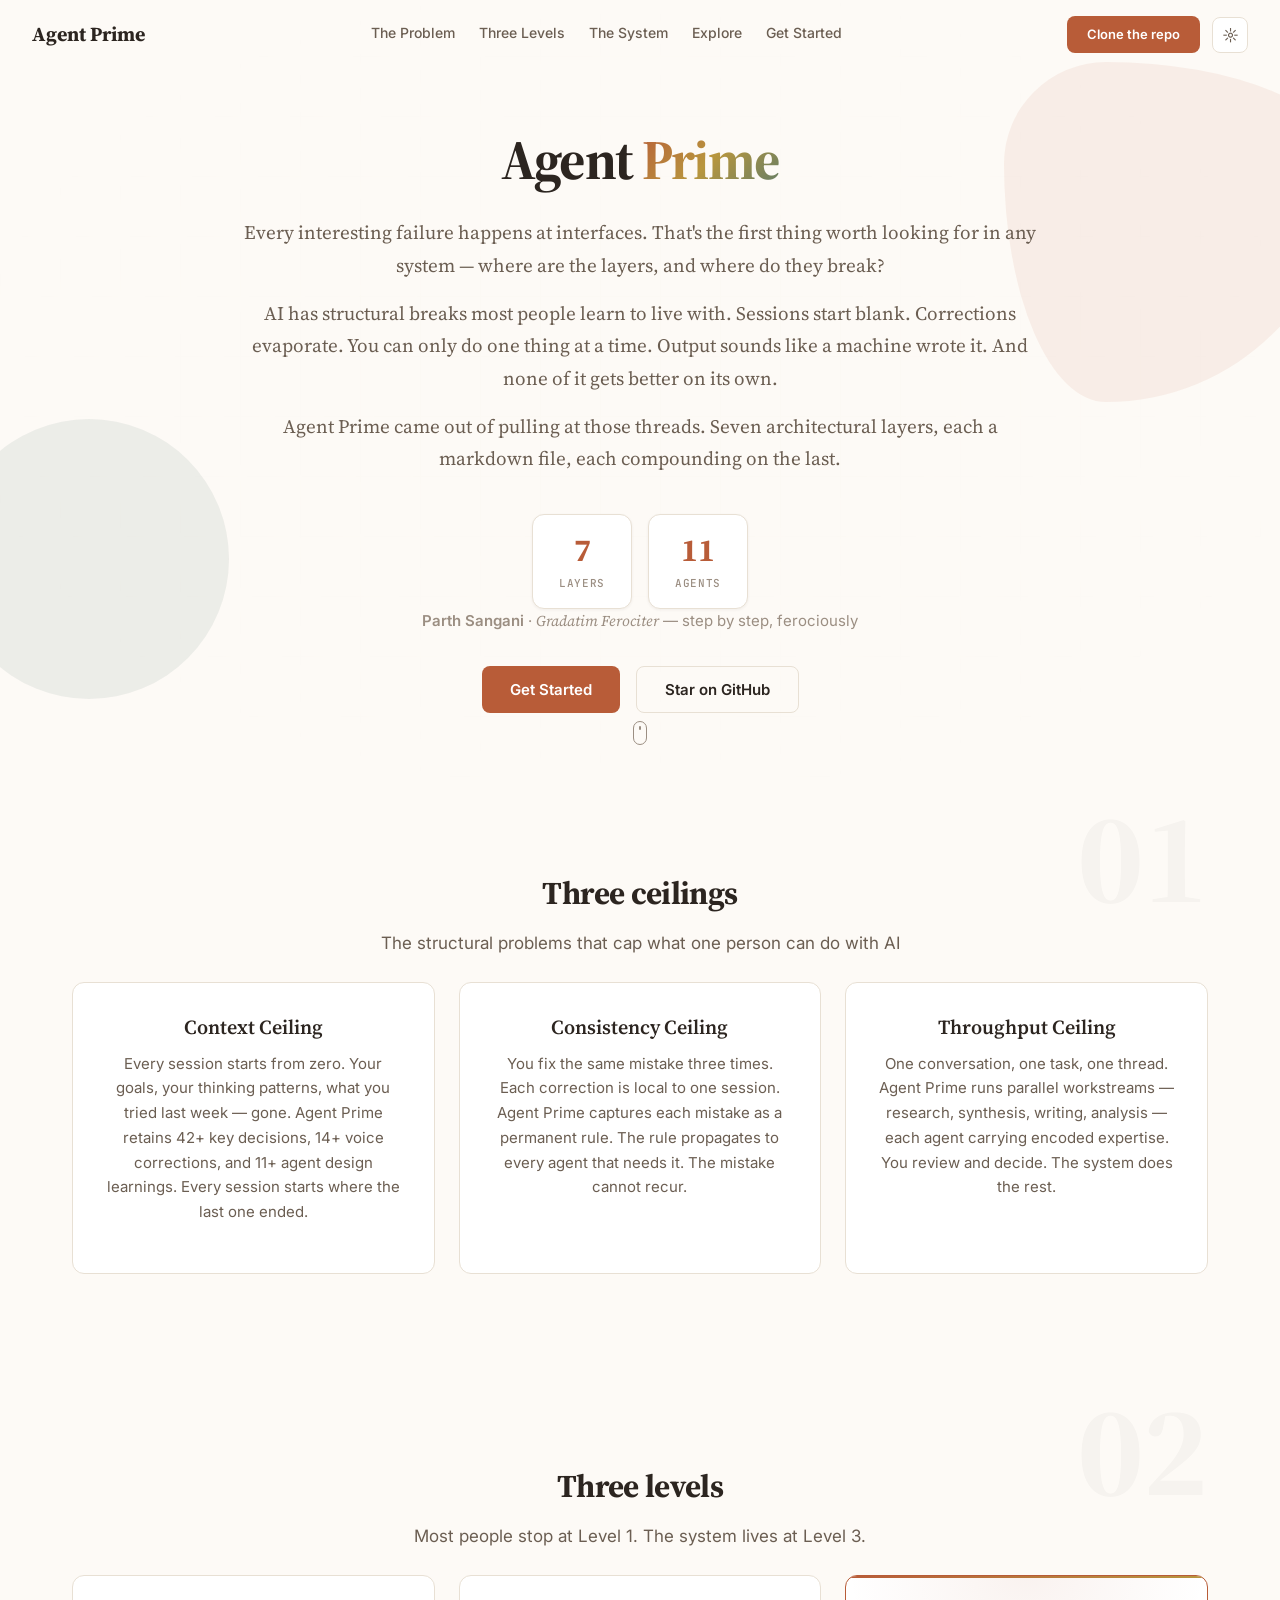
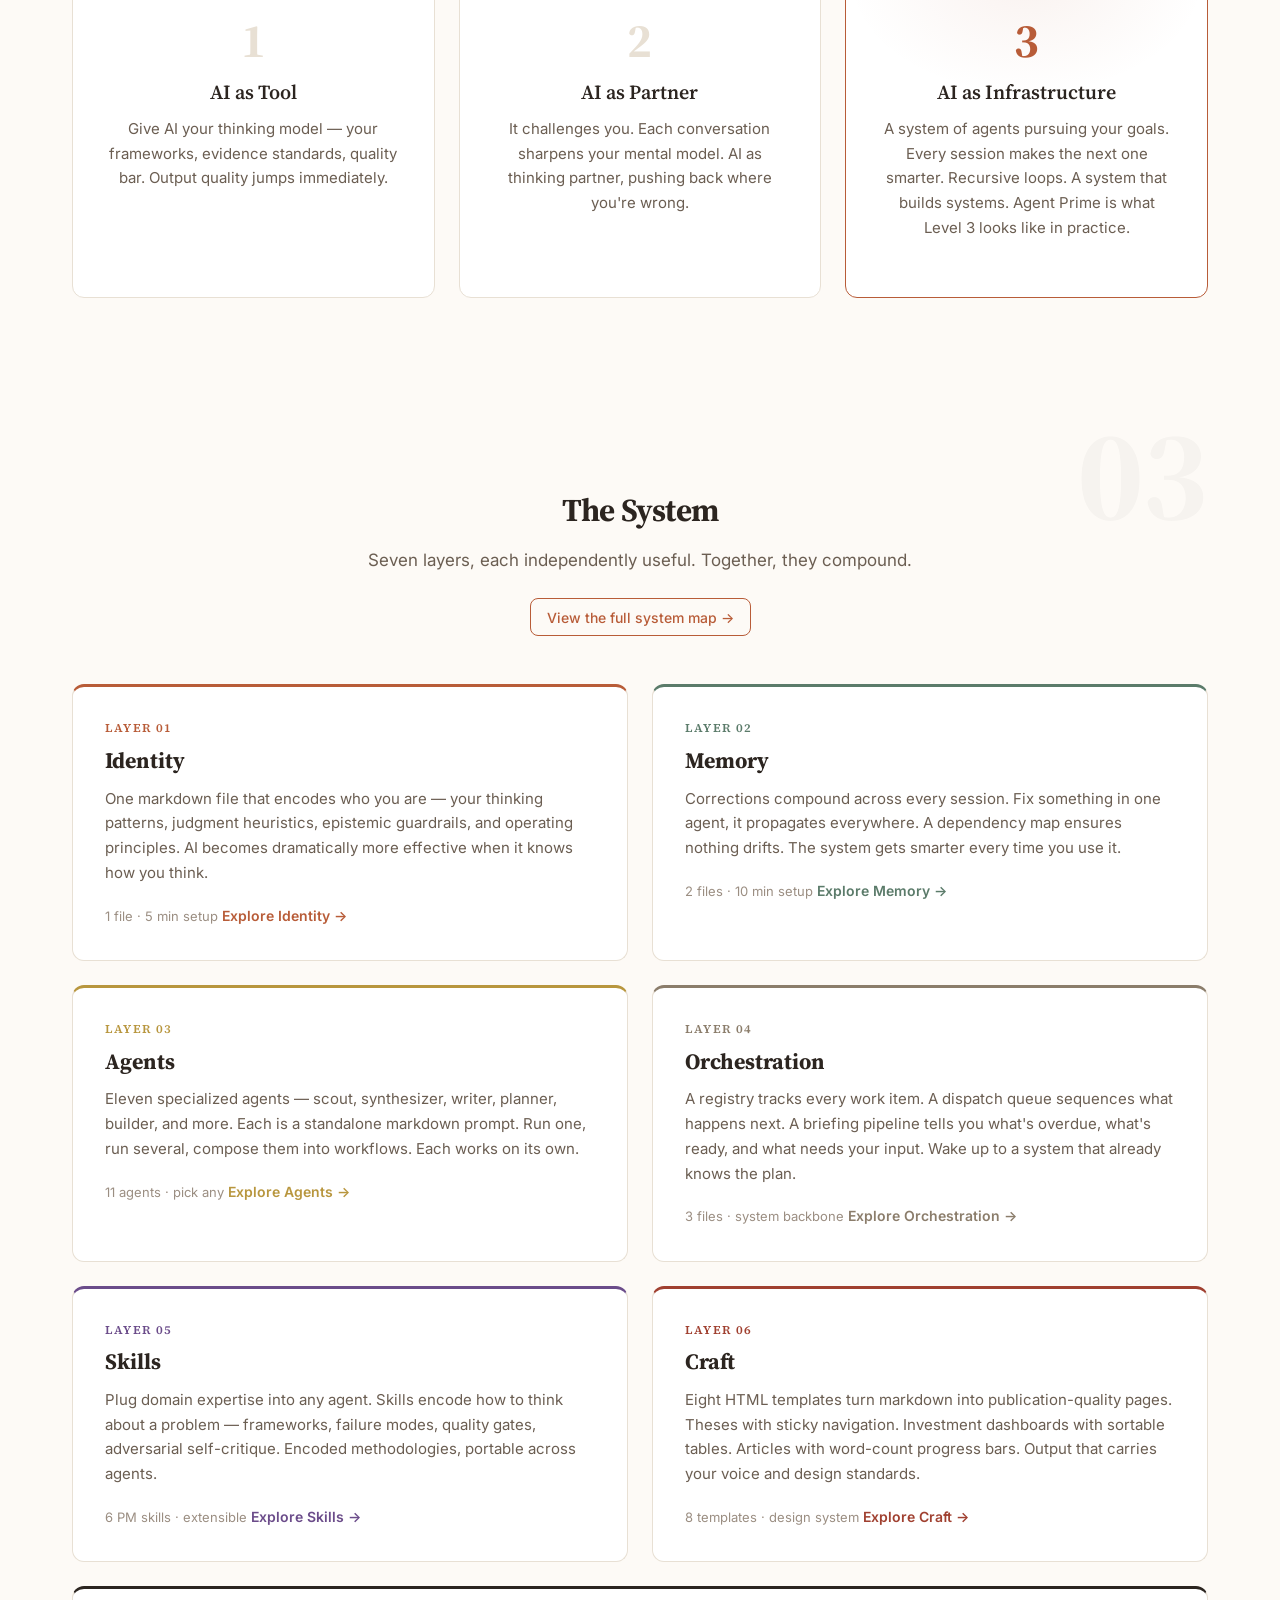
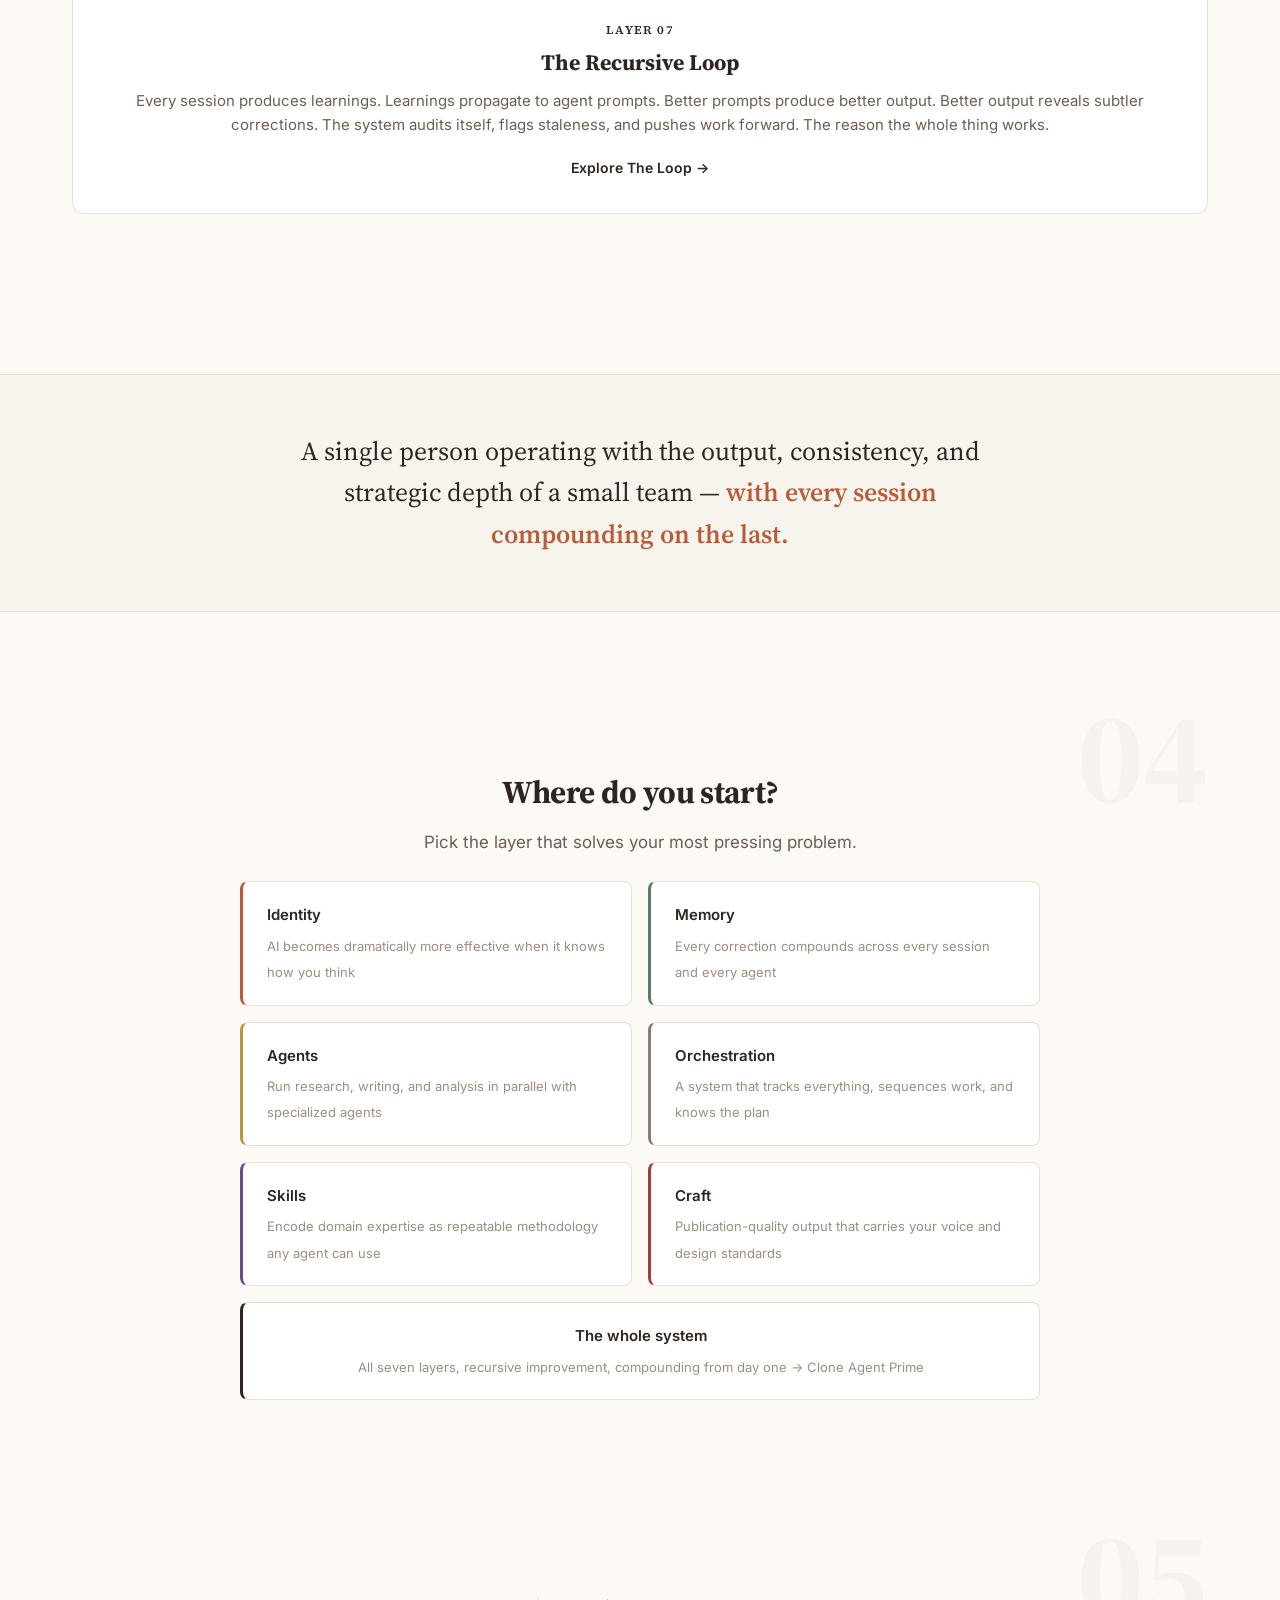
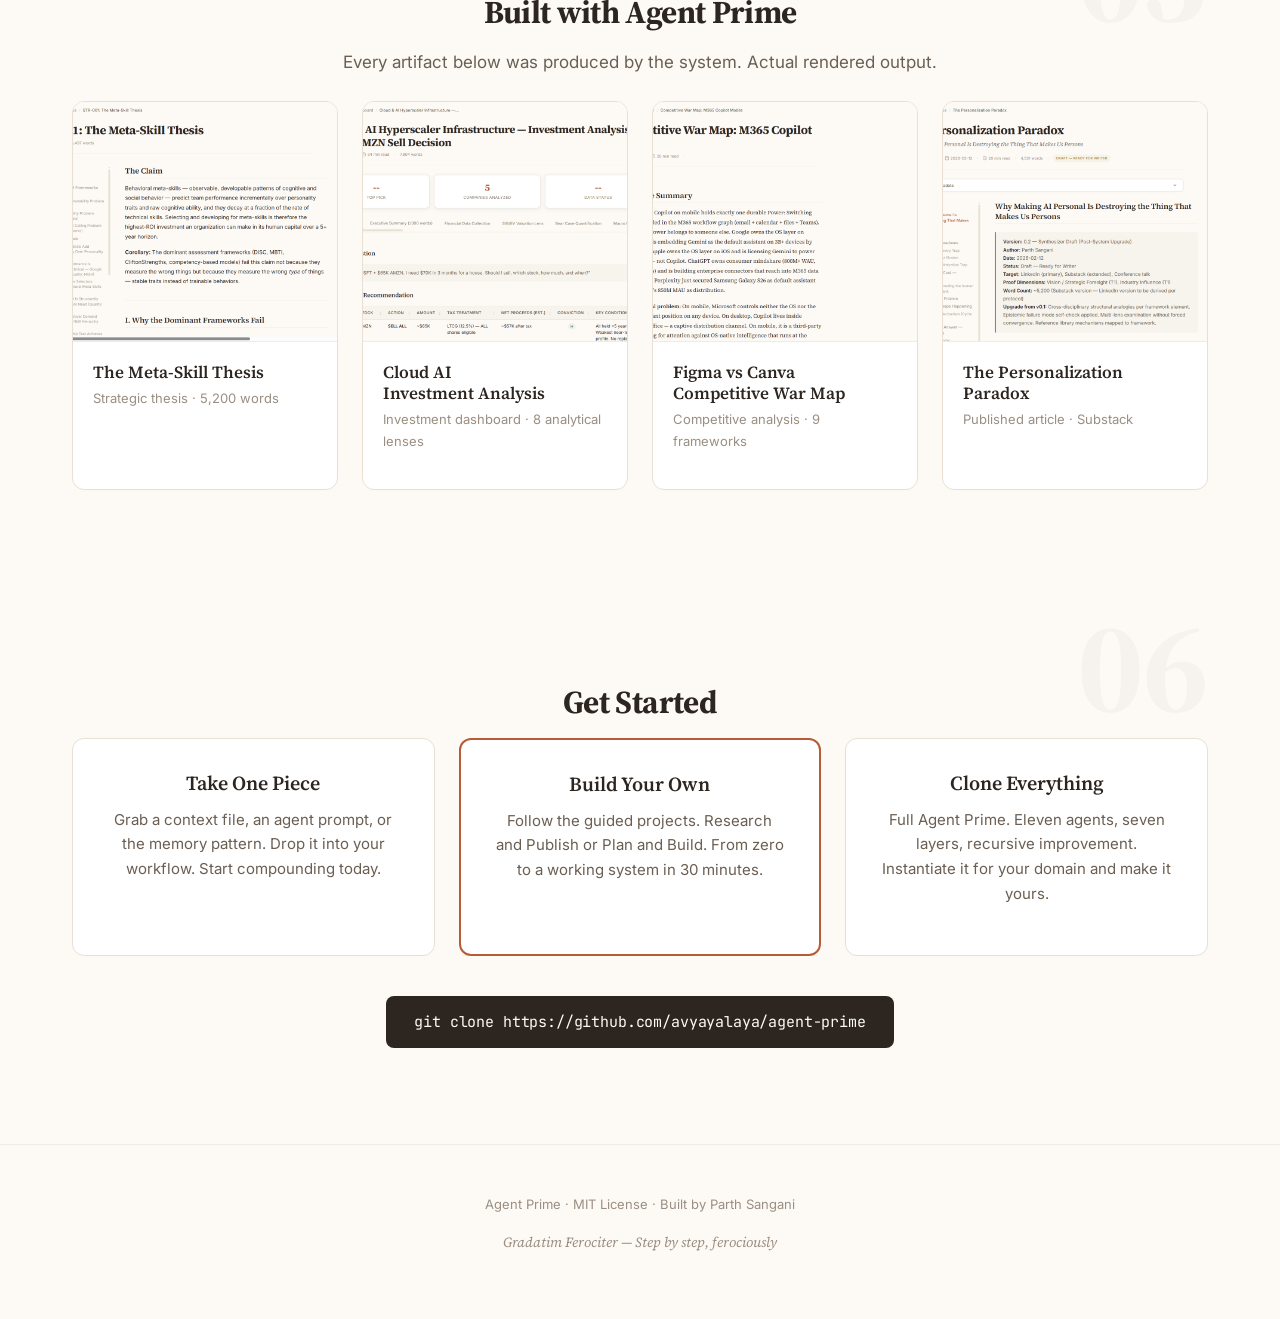
==== index.html @ c14cb0d9 "Ship Agent Prime landing site — 8 pages, warm editorial design Landing page + 7 layer pages (identit" ====
<!DOCTYPE html>
<html lang="en" data-theme="light">
<head>
  <meta charset="UTF-8">
  <meta name="viewport" content="width=device-width, initial-scale=1.0">
  <title>Agent Prime — A Persistent AI Operating System</title>
  <meta name="description" content="An open-source AI operating system built entirely from markdown files. Seven architectural layers that give any LLM persistent identity, memory, and craft.">
  <meta property="og:title" content="Agent Prime — A Persistent AI Operating System">
  <meta property="og:description" content="Seven architectural layers built from markdown files. Persistent identity, compounding memory, parallel agents, publication-quality output.">
  <meta property="og:type" content="website">
  <meta property="og:image" content="https://avyayalaya.github.io/agent-prime/assets/og-image.png">
  <meta name="twitter:card" content="summary_large_image">
  <meta name="twitter:title" content="Agent Prime — A Persistent AI Operating System">
  <meta name="twitter:description" content="An open-source AI operating system. Seven layers, eleven agents, zero dependencies.">
  <meta name="twitter:image" content="https://avyayalaya.github.io/agent-prime/assets/og-image.png">

  <!-- Favicon -->
  <link rel="apple-touch-icon" sizes="180x180" href="apple-touch-icon.png">
  <link rel="icon" type="image/png" sizes="32x32" href="favicon-32x32.png">
  <link rel="icon" type="image/png" sizes="16x16" href="favicon-16x16.png">
  <link rel="manifest" href="site.webmanifest">

  <!-- Prevent dark mode flash -->
  <script>
    (function () {
      try {
        var saved = localStorage.getItem('agent-prime-theme');
        if (saved === 'dark' || saved === 'light') {
          document.documentElement.setAttribute('data-theme', saved);
        } else if (window.matchMedia && window.matchMedia('(prefers-color-scheme: dark)').matches) {
          document.documentElement.setAttribute('data-theme', 'dark');
        }
      } catch (e) {}
    })();
  </script>

  <!-- Google Fonts: preconnect + load -->
  <link rel="preconnect" href="https://fonts.googleapis.com">
  <link rel="preconnect" href="https://fonts.gstatic.com" crossorigin>
  <link href="https://fonts.googleapis.com/css2?family=Source+Serif+4:ital,opsz,wght@0,8..60,400;0,8..60,600;0,8..60,700;1,8..60,400;1,8..60,600;1,8..60,700&family=Inter:wght@400;500;600&family=JetBrains+Mono:wght@400&display=swap" rel="stylesheet">

  <!-- Stylesheet -->
  <link rel="stylesheet" href="assets/style.css">
</head>
<body>

  <!-- Progress bar -->
  <div class="progress-bar" aria-hidden="true"></div>

  <!-- Floating shapes (behind hero) -->

  <!-- Site navigation -->
  <header class="site-nav" role="banner">
    <a href="#" class="site-nav__logo" aria-label="Agent Prime — home">Agent Prime</a>

    <nav aria-label="Main navigation">
      <ul class="site-nav__links" id="main-nav">
        <li><a href="#paradigm">The Problem</a></li>
        <li><a href="#levels">Three Levels</a></li>
        <li><a href="#layers">The System</a></li>
        <li><a href="#entry-points">Explore</a></li>
        <li><a href="#get-started">Get Started</a></li>
      </ul>
    </nav>

    <div class="site-nav__right">
      <a href="#get-started" class="site-nav__cta">Clone the repo</a>
      <button
        class="theme-toggle"
        type="button"
        aria-label="Switch to dark mode"
        title="Toggle dark mode"
      >
        <span class="theme-toggle__icon--light" aria-hidden="true">&#9788;</span>
        <span class="theme-toggle__icon--dark" aria-hidden="true">&#9789;</span>
      </button>
      <button
        class="nav-toggle"
        type="button"
        aria-label="Open navigation"
        aria-expanded="false"
        aria-controls="main-nav"
      >
        <span aria-hidden="true">&#9776;</span>
      </button>
    </div>
  </header>

  <main>

    <!-- ===================== HERO (Cinematic) ===================== -->
    <section id="hero" class="hero">
      <div class="hero-shape s1"></div>
      <div class="hero-shape s2"></div>
      <div class="hero__grid-overlay"></div>

      <div class="hero__content">
        <h1 class="hero__headline">Agent <span class="gradient-text">Prime</span></h1>
        <div class="hero__manifesto">
          <p>Every interesting failure happens at interfaces. That's the first thing worth looking for in any system — where are the layers, and where do they break?</p>
          <p>AI has structural breaks most people learn to live with. Sessions start blank. Corrections evaporate. You can only do one thing at a time. Output sounds like a machine wrote it. And none of it gets better on its own.</p>
          <p>Agent Prime came out of pulling at those threads. Seven architectural layers, each a markdown file, each compounding on the last.</p>
        </div>

        <div class="hero-stats">
          <div class="hero-stat">
            <div class="hero-stat__val" data-count="7">0</div>
            <div class="hero-stat__label">Layers</div>
          </div>
          <div class="hero-stat">
            <div class="hero-stat__val" data-count="11">0</div>
            <div class="hero-stat__label">Agents</div>
          </div>
        </div>

        <div class="hero__author">
          <strong>Parth Sangani</strong> &middot; <em>Gradatim Ferociter</em> &mdash; step by step, ferociously
        </div>

        <div class="hero__cta">
          <a href="#get-started" class="btn btn--primary">Get Started</a>
          <a href="https://github.com/avyayalaya/agent-prime" class="btn btn--secondary" target="_blank" rel="noopener">Star on GitHub</a>
        </div>
      </div>

      <div class="scroll-indicator" aria-hidden="true"><span></span></div>
    </section>

    <!-- ===================== THREE CEILINGS ===================== -->
    <section id="paradigm" class="section fade-in">
      <div class="section-number" aria-hidden="true">01</div>
      <div class="section__header">
        <h2 class="section__title">Three ceilings</h2>
        <p class="section__subtitle">The structural problems that cap what one person can do with AI</p>
      </div>

      <div class="ceilings-grid stagger">
        <div class="ceiling-card reveal">
          <h3 class="ceiling-card__title">Context Ceiling</h3>
          <p class="ceiling-card__desc">Every session starts from zero. Your goals, your thinking patterns, what you tried last week — gone. Agent Prime retains 42+ key decisions, 14+ voice corrections, and 11+ agent design learnings. Every session starts where the last one ended.</p>
        </div>

        <div class="ceiling-card reveal">
          <h3 class="ceiling-card__title">Consistency Ceiling</h3>
          <p class="ceiling-card__desc">You fix the same mistake three times. Each correction is local to one session. Agent Prime captures each mistake as a permanent rule. The rule propagates to every agent that needs it. The mistake cannot recur.</p>
        </div>

        <div class="ceiling-card reveal">
          <h3 class="ceiling-card__title">Throughput Ceiling</h3>
          <p class="ceiling-card__desc">One conversation, one task, one thread. Agent Prime runs parallel workstreams — research, synthesis, writing, analysis — each agent carrying encoded expertise. You review and decide. The system does the rest.</p>
        </div>
      </div>
    </section>

    <!-- ===================== THREE LEVELS ===================== -->
    <section id="levels" class="section fade-in">
      <div class="section-number" aria-hidden="true">02</div>
      <div class="section__header">
        <h2 class="section__title">Three levels</h2>
        <p class="section__subtitle">Most people stop at Level 1. The system lives at Level 3.</p>
      </div>

      <div class="levels-grid stagger">
        <div class="level-card reveal">
          <div class="level-card__num">1</div>
          <h3>AI as Tool</h3>
          <p>Give AI your thinking model — your frameworks, evidence standards, quality bar. Output quality jumps immediately.</p>
        </div>

        <div class="level-card reveal">
          <div class="level-card__num">2</div>
          <h3>AI as Partner</h3>
          <p>It challenges you. Each conversation sharpens your mental model. AI as thinking partner, pushing back where you're wrong.</p>
        </div>

        <div class="level-card level-card--featured reveal">
          <div class="level-card__num">3</div>
          <h3>AI as Infrastructure</h3>
          <p>A system of agents pursuing your goals. Every session makes the next one smarter. Recursive loops. A system that builds systems. Agent Prime is what Level 3 looks like in practice.</p>
        </div>
      </div>
    </section>

    <!-- ===================== THE SYSTEM (7 Layers) ===================== -->
    <section id="layers" class="section fade-in">
      <div class="section-number" aria-hidden="true">03</div>
      <div class="section__header">
        <h2 class="section__title">The System</h2>
        <p class="section__subtitle">Seven layers, each independently useful. Together, they compound.</p>
        <a href="https://github.com/avyayalaya/agent-prime/blob/main/system_map_v2.md" class="section__map-link" target="_blank" rel="noopener noreferrer">View the full system map &rarr;</a>
      </div>

      <div class="layers-grid stagger">
        <div class="layer-card reveal" data-layer="identity">
          <span class="layer-card__number">Layer 01</span>
          <h3 class="layer-card__title">Identity</h3>
          <p class="layer-card__description">One markdown file that encodes who you are — your thinking patterns, judgment heuristics, epistemic guardrails, and operating principles. AI becomes dramatically more effective when it knows how you think.</p>
          <span class="layer-card__meta">1 file &middot; 5 min setup</span>
          <a href="identity.html" class="layer-card__link">Explore Identity &rarr;</a>
        </div>

        <div class="layer-card reveal" data-layer="memory">
          <span class="layer-card__number">Layer 02</span>
          <h3 class="layer-card__title">Memory</h3>
          <p class="layer-card__description">Corrections compound across every session. Fix something in one agent, it propagates everywhere. A dependency map ensures nothing drifts. The system gets smarter every time you use it.</p>
          <span class="layer-card__meta">2 files &middot; 10 min setup</span>
          <a href="memory.html" class="layer-card__link">Explore Memory &rarr;</a>
        </div>

        <div class="layer-card reveal" data-layer="agents">
          <span class="layer-card__number">Layer 03</span>
          <h3 class="layer-card__title">Agents</h3>
          <p class="layer-card__description">Eleven specialized agents — scout, synthesizer, writer, planner, builder, and more. Each is a standalone markdown prompt. Run one, run several, compose them into workflows. Each works on its own.</p>
          <span class="layer-card__meta">11 agents &middot; pick any</span>
          <a href="agents.html" class="layer-card__link">Explore Agents &rarr;</a>
        </div>

        <div class="layer-card reveal" data-layer="orchestration">
          <span class="layer-card__number">Layer 04</span>
          <h3 class="layer-card__title">Orchestration</h3>
          <p class="layer-card__description">A registry tracks every work item. A dispatch queue sequences what happens next. A briefing pipeline tells you what's overdue, what's ready, and what needs your input. Wake up to a system that already knows the plan.</p>
          <span class="layer-card__meta">3 files &middot; system backbone</span>
          <a href="orchestration.html" class="layer-card__link">Explore Orchestration &rarr;</a>
        </div>

        <div class="layer-card reveal" data-layer="skills">
          <span class="layer-card__number">Layer 05</span>
          <h3 class="layer-card__title">Skills</h3>
          <p class="layer-card__description">Plug domain expertise into any agent. Skills encode how to think about a problem — frameworks, failure modes, quality gates, adversarial self-critique. Encoded methodologies, portable across agents.</p>
          <span class="layer-card__meta">6 PM skills &middot; extensible</span>
          <a href="skills.html" class="layer-card__link">Explore Skills &rarr;</a>
        </div>

        <div class="layer-card reveal" data-layer="craft">
          <span class="layer-card__number">Layer 06</span>
          <h3 class="layer-card__title">Craft</h3>
          <p class="layer-card__description">Eight HTML templates turn markdown into publication-quality pages. Theses with sticky navigation. Investment dashboards with sortable tables. Articles with word-count progress bars. Output that carries your voice and design standards.</p>
          <span class="layer-card__meta">8 templates &middot; design system</span>
          <a href="craft.html" class="layer-card__link">Explore Craft &rarr;</a>
        </div>

        <div class="layer-card layer-card--full reveal" data-layer="the-loop">
          <span class="layer-card__number">Layer 07</span>
          <h3 class="layer-card__title">The Recursive Loop</h3>
          <p class="layer-card__description">Every session produces learnings. Learnings propagate to agent prompts. Better prompts produce better output. Better output reveals subtler corrections. The system audits itself, flags staleness, and pushes work forward. The reason the whole thing works.</p>
          <a href="the-loop.html" class="layer-card__link">Explore The Loop &rarr;</a>
        </div>
      </div>
    </section>

    <!-- ===================== PULL QUOTE ===================== -->
    <div class="pull-quote reveal">
      <p>A single person operating with the output, consistency, and strategic depth of a small team — <span class="pull-quote__accent">with every session compounding on the last.</span></p>
    </div>

    <!-- ===================== WHERE DO YOU START? ===================== -->
    <section id="entry-points" class="section fade-in">
      <div class="section-number" aria-hidden="true">04</div>
      <div class="section__header">
        <h2 class="section__title">Where do you start?</h2>
        <p class="section__subtitle">Pick the layer that solves your most pressing problem.</p>
      </div>

      <div class="decision-grid stagger">
        <a href="identity.html" class="decision-card reveal" data-layer="identity">
          <p class="decision-card__problem">Identity</p>
          <span class="decision-card__solution">AI becomes dramatically more effective when it knows how you think</span>
        </a>

        <a href="memory.html" class="decision-card reveal" data-layer="memory">
          <p class="decision-card__problem">Memory</p>
          <span class="decision-card__solution">Every correction compounds across every session and every agent</span>
        </a>

        <a href="agents.html" class="decision-card reveal" data-layer="agents">
          <p class="decision-card__problem">Agents</p>
          <span class="decision-card__solution">Run research, writing, and analysis in parallel with specialized agents</span>
        </a>

        <a href="orchestration.html" class="decision-card reveal" data-layer="orchestration">
          <p class="decision-card__problem">Orchestration</p>
          <span class="decision-card__solution">A system that tracks everything, sequences work, and knows the plan</span>
        </a>

        <a href="skills.html" class="decision-card reveal" data-layer="skills">
          <p class="decision-card__problem">Skills</p>
          <span class="decision-card__solution">Encode domain expertise as repeatable methodology any agent can use</span>
        </a>

        <a href="craft.html" class="decision-card reveal" data-layer="craft">
          <p class="decision-card__problem">Craft</p>
          <span class="decision-card__solution">Publication-quality output that carries your voice and design standards</span>
        </a>

        <a href="#get-started" class="decision-card decision-card--full reveal" data-layer="all">
          <p class="decision-card__problem">The whole system</p>
          <span class="decision-card__solution">All seven layers, recursive improvement, compounding from day one &rarr; Clone Agent Prime</span>
        </a>
      </div>
    </section>

    <!-- ===================== ARTIFACTS ===================== -->
    <section id="artifacts" class="section fade-in">
      <div class="section-number" aria-hidden="true">05</div>
      <div class="section__header">
        <h2 class="section__title">Built with Agent Prime</h2>
        <p class="section__subtitle">Every artifact below was produced by the system. Actual rendered output.</p>
      </div>

      <div class="gallery-grid stagger">
        <div class="artifact-card reveal">
          <div class="artifact-card__img"><img src="assets/artifact-thesis.png" alt="The Meta-Skill Thesis screenshot" loading="lazy"></div>
          <div class="artifact-card__body">
            <h3 class="artifact-card__title">The Meta-Skill Thesis</h3>
            <p class="artifact-card__meta">Strategic thesis &middot; 5,200 words</p>
          </div>
        </div>

        <div class="artifact-card reveal">
          <div class="artifact-card__img"><img src="assets/artifact-investment.png" alt="Cloud AI Investment Analysis screenshot" loading="lazy"></div>
          <div class="artifact-card__body">
            <h3 class="artifact-card__title">Cloud AI Investment Analysis</h3>
            <p class="artifact-card__meta">Investment dashboard &middot; 8 analytical lenses</p>
          </div>
        </div>

        <div class="artifact-card reveal">
          <div class="artifact-card__img"><img src="assets/artifact-warmap.png" alt="Competitive War Map screenshot" loading="lazy"></div>
          <div class="artifact-card__body">
            <h3 class="artifact-card__title">Figma vs Canva Competitive War Map</h3>
            <p class="artifact-card__meta">Competitive analysis &middot; 9 frameworks</p>
          </div>
        </div>

        <div class="artifact-card reveal">
          <div class="artifact-card__img"><img src="assets/artifact-paradox.png" alt="The Personalization Paradox screenshot" loading="lazy"></div>
          <div class="artifact-card__body">
            <h3 class="artifact-card__title">The Personalization Paradox</h3>
            <p class="artifact-card__meta">Published article &middot; Substack</p>
          </div>
        </div>
      </div>
    </section>

    <!-- ===================== GET STARTED ===================== -->
    <section id="get-started" class="section fade-in">
      <div class="section-number" aria-hidden="true">06</div>
      <div class="section__header">
        <h2 class="section__title">Get Started</h2>
      </div>

      <div class="paths-grid stagger">
        <div class="path-card reveal">
          <h3 class="path-card__title">Take One Piece</h3>
          <p class="path-card__desc">Grab a context file, an agent prompt, or the memory pattern. Drop it into your workflow. Start compounding today.</p>
        </div>

        <div class="path-card path-card--primary reveal">
          <h3 class="path-card__title">Build Your Own</h3>
          <p class="path-card__desc">Follow the guided projects. Research and Publish or Plan and Build. From zero to a working system in 30 minutes.</p>
        </div>

        <div class="path-card reveal">
          <h3 class="path-card__title">Clone Everything</h3>
          <p class="path-card__desc">Full Agent Prime. Eleven agents, seven layers, recursive improvement. Instantiate it for your domain and make it yours.</p>
        </div>
      </div>

      <div class="clone-command">
        <code class="clone-command__command">git clone https://github.com/avyayalaya/agent-prime</code>
      </div>
    </section>
  </main>

  <!-- Site footer -->
  <footer class="site-footer">
    <p>Agent Prime &middot; MIT License &middot; Built by <a href="https://github.com/avyayalaya" target="_blank" rel="noopener noreferrer">Parth Sangani</a></p>
    <p class="site-footer__motto">Gradatim Ferociter &mdash; Step by step, ferociously</p>
  </footer>

  <!-- Scripts -->
  <script src="assets/main.js"></script>
</body>
</html>
---- assets/style.css ----
/* ==========================================================================
   Agent Prime — Design System & Landing Page Styles
   Version: 1.0.0
   ========================================================================== */

/* --------------------------------------------------------------------------
   1. CUSTOM PROPERTIES — Light Mode (Default)
   -------------------------------------------------------------------------- */
:root {
  /* Backgrounds & Surfaces */
  --bg: #FDFAF6;
  --surface: #FFFFFF;
  --surface-warm: #F7F3ED;

  /* Borders */
  --border: #E8E0D4;
  --border-light: #F0EBE3;

  /* Text */
  --text: #2C2520;
  --text-secondary: #6B5E52;
  --text-muted: #9B8E82;

  /* Accent — Terracotta */
  --accent: #B85C38;
  --accent-light: rgba(184, 92, 56, 0.08);
  --accent-medium: rgba(184, 92, 56, 0.15);

  /* Sage */
  --sage: #5B7B6A;
  --sage-light: rgba(91, 123, 106, 0.08);

  /* Warm Gold */
  --warm-gold: #B8963E;
  --warm-gold-light: rgba(184, 150, 62, 0.08);

  /* Stone */
  --stone: #8B7D6B;

  /* Human — Purple */
  --human: #6B4C8A;
  --human-light: rgba(107, 76, 138, 0.08);

  /* Error */
  --error: #A04030;
  --error-light: rgba(160, 64, 48, 0.08);

  /* Radii */
  --radius: 8px;
  --radius-lg: 12px;

  /* Shadows */
  --shadow-sm: 0 1px 3px rgba(44, 37, 32, 0.06);
  --shadow-md: 0 4px 12px rgba(44, 37, 32, 0.08);
  --shadow-lg: 0 8px 24px rgba(44, 37, 32, 0.12);

  /* Font stacks */
  --font-serif: 'Source Serif 4', Georgia, 'Times New Roman', serif;
  --font-sans: 'Inter', -apple-system, BlinkMacSystemFont, 'Segoe UI', Roboto, sans-serif;
  --font-mono: 'JetBrains Mono', 'Fira Code', 'Cascadia Code', Consolas, monospace;
}

/* --------------------------------------------------------------------------
   1b. CUSTOM PROPERTIES — Dark Mode
   -------------------------------------------------------------------------- */
[data-theme="dark"] {
  --bg: #0F0D0B;
  --surface: rgba(255, 255, 255, 0.04);
  --surface-warm: rgba(255, 255, 255, 0.06);
  --border: rgba(255, 255, 255, 0.08);
  --border-light: rgba(255, 255, 255, 0.04);
  --text: #F0EDE8;
  --text-secondary: #B0A89E;
  --text-muted: #7A7068;
  --accent: #D4714A;
  --accent-light: rgba(212, 113, 74, 0.12);
  --accent-medium: rgba(212, 113, 74, 0.2);
  --sage: #7BA08A;
  --sage-light: rgba(123, 160, 138, 0.12);
  --warm-gold: #D4B44A;
  --warm-gold-light: rgba(212, 180, 74, 0.12);
  --stone: #A89888;
  --human: #9A7CB8;
  --human-light: rgba(154, 124, 184, 0.12);
  --error: #D05040;
  --error-light: rgba(208, 80, 64, 0.12);
  --shadow-sm: 0 1px 3px rgba(0, 0, 0, 0.2);
  --shadow-md: 0 4px 12px rgba(0, 0, 0, 0.25);
  --shadow-lg: 0 8px 24px rgba(0, 0, 0, 0.35);
}

/* --------------------------------------------------------------------------
   2. RESET & BASE
   -------------------------------------------------------------------------- */
*,
*::before,
*::after {
  box-sizing: border-box;
  margin: 0;
  padding: 0;
}

html {
  scroll-behavior: smooth;
  -webkit-text-size-adjust: 100%;
  text-size-adjust: 100%;
}

body {
  font-family: var(--font-sans);
  font-size: 1rem;
  line-height: 1.65;
  color: var(--text);
  background: var(--bg);
  -webkit-font-smoothing: antialiased;
  -moz-osx-font-smoothing: grayscale;
  text-rendering: optimizeLegibility;
  overflow-x: hidden;
  min-height: 100vh;
}

img,
picture,
video,
canvas,
svg {
  display: block;
  max-width: 100%;
}

input,
button,
textarea,
select {
  font: inherit;
}

a {
  color: var(--accent);
  text-decoration: none;
  transition: color 0.15s ease;
}

a:hover {
  color: var(--text);
}

::selection {
  background: var(--accent-medium);
  color: var(--text);
}

/* --------------------------------------------------------------------------
   3. PROGRESS BAR
   -------------------------------------------------------------------------- */
.progress-bar {
  position: fixed;
  top: 0;
  left: 0;
  height: 3px;
  width: 0%;
  background: linear-gradient(90deg, var(--accent), var(--warm-gold));
  z-index: 200;
  transition: width 0.1s linear;
  pointer-events: none;
}

/* --------------------------------------------------------------------------
   4. TYPOGRAPHY
   -------------------------------------------------------------------------- */
h1, h2, h3, h4, h5, h6 {
  font-family: var(--font-serif);
  color: var(--text);
  line-height: 1.25;
  text-wrap: balance;
}

h1 {
  font-size: 2.25rem;
  font-weight: 700;
  letter-spacing: -0.02em;
  margin-bottom: 1rem;
}

h2 {
  font-size: 1.625rem;
  font-weight: 600;
  letter-spacing: -0.015em;
  margin-bottom: 0.75rem;
}

h3 {
  font-size: 1.25rem;
  font-weight: 600;
  margin-bottom: 0.5rem;
}

h4 {
  font-size: 1.0625rem;
  font-weight: 600;
  margin-bottom: 0.5rem;
}

h5 {
  font-size: 0.9375rem;
  font-weight: 600;
  margin-bottom: 0.375rem;
}

h6 {
  font-size: 0.8125rem;
  font-weight: 600;
  text-transform: uppercase;
  letter-spacing: 0.05em;
  margin-bottom: 0.375rem;
}

p {
  margin-bottom: 1rem;
  line-height: 1.7;
}

.subtitle {
  font-size: 1.0625rem;
  color: var(--text-secondary);
  line-height: 1.7;
}

strong {
  font-weight: 600;
}

em {
  font-style: italic;
}

ul, ol {
  padding-left: 1.5rem;
  margin-bottom: 1rem;
}

li {
  margin-bottom: 0.375rem;
  line-height: 1.65;
}

li::marker {
  color: var(--text-muted);
}

hr {
  border: none;
  border-top: 1px solid var(--border);
  margin: 2rem 0;
}

/* --------------------------------------------------------------------------
   5. DARK MODE TOGGLE
   -------------------------------------------------------------------------- */
.theme-toggle {
  position: relative;
  background: var(--surface);
  border: 1px solid var(--border);
  border-radius: var(--radius);
  width: 2.25rem;
  height: 2.25rem;
  display: flex;
  align-items: center;
  justify-content: center;
  cursor: pointer;
  transition: box-shadow 0.2s ease, border-color 0.2s ease;
  color: var(--text-secondary);
  font-size: 1rem;
  flex-shrink: 0;
}

.theme-toggle:hover {
  box-shadow: var(--shadow-sm);
  border-color: var(--accent);
  color: var(--accent);
}

.theme-toggle__icon--light,
.theme-toggle__icon--dark {
  position: absolute;
  transition: opacity 0.2s ease;
}

.theme-toggle__icon--dark {
  opacity: 0;
}

[data-theme="dark"] .theme-toggle__icon--light {
  opacity: 0;
}

[data-theme="dark"] .theme-toggle__icon--dark {
  opacity: 1;
}

/* --------------------------------------------------------------------------
   6. CARD
   -------------------------------------------------------------------------- */
.card {
  background: var(--surface);
  border: 1px solid var(--border);
  border-radius: var(--radius-lg);
  padding: 1.5rem;
  box-shadow: var(--shadow-sm);
  transition: box-shadow 0.2s ease, transform 0.2s ease;
}

.card:hover {
  box-shadow: var(--shadow-md);
}

/* --------------------------------------------------------------------------
   7. BADGES
   -------------------------------------------------------------------------- */
.badge {
  display: inline-flex;
  align-items: center;
  gap: 0.25rem;
  padding: 0.25rem 0.625rem;
  font-size: 0.75rem;
  font-weight: 600;
  border-radius: 100px;
  line-height: 1.4;
}

.badge--accent {
  background: var(--accent-light);
  color: var(--accent);
}

.badge--sage {
  background: var(--sage-light);
  color: var(--sage);
}

.badge--gold {
  background: var(--warm-gold-light);
  color: var(--warm-gold);
}

.badge--stone {
  background: rgba(139, 125, 107, 0.08);
  color: var(--stone);
}

[data-theme="dark"] .badge--stone {
  background: rgba(168, 152, 136, 0.12);
}

.badge--human {
  background: var(--human-light);
  color: var(--human);
}

.badge--error {
  background: var(--error-light);
  color: var(--error);
}

/* --------------------------------------------------------------------------
   8. CALLOUT / BLOCKQUOTE
   -------------------------------------------------------------------------- */
blockquote,
.callout {
  border-left: 3px solid var(--accent);
  background: var(--surface-warm);
  padding: 1.25rem 1.5rem;
  border-radius: 0 var(--radius) var(--radius) 0;
  margin-bottom: 1.5rem;
  font-size: 0.9375rem;
  line-height: 1.7;
  color: var(--text-secondary);
}

blockquote p:last-child,
.callout p:last-child {
  margin-bottom: 0;
}

.callout--info {
  border-left-color: var(--sage);
}

.callout--warning {
  border-left-color: var(--warm-gold);
  background: var(--warm-gold-light);
}

.callout--tip {
  border-left-color: var(--human);
}

.callout--error {
  border-left-color: var(--error);
  background: var(--error-light);
}

/* --------------------------------------------------------------------------
   9. TABLES
   -------------------------------------------------------------------------- */
.table-wrapper {
  overflow-x: auto;
  margin-bottom: 1.5rem;
  border: 1px solid var(--border);
  border-radius: var(--radius);
}

table {
  width: 100%;
  border-collapse: collapse;
  font-size: 0.875rem;
}

thead {
  background: var(--surface-warm);
}

th {
  font-weight: 600;
  text-align: left;
  padding: 0.75rem 1rem;
  border-bottom: 1px solid var(--border);
  color: var(--text);
  white-space: nowrap;
}

td {
  padding: 0.75rem 1rem;
  border-bottom: 1px solid var(--border-light);
  color: var(--text-secondary);
}

tbody tr:nth-child(even) {
  background: var(--surface-warm);
}

tbody tr:hover {
  background: var(--accent-light);
}

tbody tr:last-child td {
  border-bottom: none;
}

/* --------------------------------------------------------------------------
   10. CODE BLOCKS
   -------------------------------------------------------------------------- */
code {
  font-family: var(--font-mono);
  font-size: 0.875em;
}

:not(pre) > code {
  background: var(--surface-warm);
  padding: 0.15rem 0.4rem;
  border-radius: 4px;
  border: 1px solid var(--border-light);
  color: var(--accent);
  font-size: 0.8125em;
}

pre {
  background: #1E1B18;
  color: #E8E0D4;
  padding: 1.25rem 1.5rem;
  border-radius: var(--radius);
  overflow-x: auto;
  margin-bottom: 1.5rem;
  font-size: 0.8125rem;
  line-height: 1.65;
  border: 1px solid rgba(255, 255, 255, 0.06);
}

pre code {
  background: none;
  padding: 0;
  border: none;
  color: inherit;
  font-size: inherit;
}

[data-theme="dark"] pre {
  background: rgba(255, 255, 255, 0.04);
  border-color: var(--border);
}

[data-theme="dark"] :not(pre) > code {
  background: rgba(255, 255, 255, 0.06);
  border-color: var(--border);
}

/* --------------------------------------------------------------------------
   11. SITE NAV
   -------------------------------------------------------------------------- */
.site-nav {
  position: fixed;
  top: 0;
  left: 0;
  right: 0;
  z-index: 100;
  padding: 1rem 2rem;
  display: flex;
  align-items: center;
  justify-content: space-between;
  transition: background 0.3s ease, box-shadow 0.3s ease;
}

.site-nav.scrolled {
  background: var(--bg);
  box-shadow: var(--shadow-sm);
  border-bottom: 1px solid var(--border-light);
}

.site-nav__logo {
  font-family: var(--font-serif);
  font-weight: 700;
  font-size: 1.25rem;
  color: var(--text);
  text-decoration: none;
  flex-shrink: 0;
}

.site-nav__logo:hover {
  color: var(--accent);
}

.site-nav__links {
  display: flex;
  gap: 1.5rem;
  list-style: none;
  align-items: center;
  padding: 0;
  margin: 0;
}

.site-nav__links a {
  font-size: 0.875rem;
  font-weight: 500;
  color: var(--text-secondary);
  text-decoration: none;
  transition: color 0.15s ease;
  white-space: nowrap;
}

.site-nav__links a:hover,
.site-nav__links a.active {
  color: var(--accent);
}

.site-nav__right {
  display: flex;
  align-items: center;
  gap: 0.75rem;
}

.site-nav__cta {
  display: inline-flex;
  align-items: center;
  gap: 0.375rem;
  padding: 0.5rem 1.25rem;
  font-size: 0.8125rem;
  font-weight: 600;
  background: var(--accent);
  color: #fff;
  border-radius: var(--radius);
  text-decoration: none;
  transition: background 0.2s ease, box-shadow 0.2s ease, transform 0.2s ease;
  white-space: nowrap;
}

.site-nav__cta:hover {
  background: #A04E2E;
  color: #fff;
  box-shadow: var(--shadow-sm);
  transform: translateY(-1px);
}

/* Mobile nav toggle */
.nav-toggle {
  display: none;
  background: none;
  border: none;
  cursor: pointer;
  padding: 0.5rem;
  color: var(--text);
  font-size: 1.25rem;
  line-height: 1;
}

/* --------------------------------------------------------------------------
   12. HERO
   -------------------------------------------------------------------------- */
.hero {
  min-height: 85vh;
  display: flex;
  align-items: center;
  justify-content: center;
  text-align: center;
  padding: 8rem 2rem 4rem;
}

.hero__content {
  max-width: 800px;
}

.hero__headline {
  font-family: var(--font-serif);
  font-size: 3.5rem;
  font-weight: 700;
  letter-spacing: -0.03em;
  color: var(--text);
  margin-bottom: 1.5rem;
  line-height: 1.15;
  text-wrap: balance;
}

.hero__manifesto {
  font-family: var(--font-serif);
  font-size: 1.1875rem;
  line-height: 1.8;
  color: var(--text-secondary);
  margin-bottom: 2.5rem;
}

.hero__manifesto p {
  margin-bottom: 1rem;
}

.hero__manifesto p:last-child {
  margin-bottom: 0;
}

/* Layer preview chips */
.hero__layers {
  display: flex;
  flex-wrap: wrap;
  justify-content: center;
  gap: 0.5rem;
  margin-bottom: 2rem;
}

.hero__layer-chip {
  padding: 0.5rem 1rem;
  font-size: 0.8125rem;
  font-weight: 500;
  border: 1px solid var(--border);
  border-radius: 100px;
  color: var(--text-secondary);
  text-decoration: none;
  transition: all 0.2s ease;
  font-family: var(--font-sans);
}

.hero__layer-chip:hover {
  border-color: var(--accent);
  color: var(--accent);
  background: var(--accent-light);
}

/* Author line */
.hero__author {
  font-size: 0.9375rem;
  color: var(--text-muted);
  margin-bottom: 2rem;
}

.hero__author em {
  font-family: var(--font-serif);
}

/* CTAs */
.hero__cta {
  display: flex;
  gap: 1rem;
  justify-content: center;
  flex-wrap: wrap;
}

/* --------------------------------------------------------------------------
   13. BUTTONS
   -------------------------------------------------------------------------- */
.btn {
  display: inline-flex;
  align-items: center;
  gap: 0.5rem;
  padding: 0.75rem 1.75rem;
  font-size: 0.9375rem;
  font-weight: 600;
  border-radius: var(--radius);
  text-decoration: none;
  transition: all 0.2s ease;
  cursor: pointer;
  border: none;
  font-family: var(--font-sans);
  line-height: 1.4;
}

.btn--primary {
  background: var(--accent);
  color: #fff;
}

.btn--primary:hover {
  background: #A04E2E;
  color: #fff;
  box-shadow: var(--shadow-md);
  transform: translateY(-1px);
}

.btn--secondary {
  background: transparent;
  color: var(--text);
  border: 1.5px solid var(--border);
}

.btn--secondary:hover {
  border-color: var(--accent);
  color: var(--accent);
}

/* --------------------------------------------------------------------------
   14. SECTIONS
   -------------------------------------------------------------------------- */
.section {
  padding: 6rem 2rem;
  max-width: 1200px;
  margin: 0 auto;
}

.section--alt {
  background: var(--surface-warm);
}

.section--alt > .section {
  padding-left: 0;
  padding-right: 0;
}

.section--full {
  max-width: none;
}

.section__header {
  text-align: center;
}

.section__title {
  font-family: var(--font-serif);
  font-size: 2rem;
  font-weight: 700;
  text-align: center;
  margin-bottom: 1rem;
  letter-spacing: -0.02em;
  text-wrap: balance;
}

.section__subtitle {
  font-size: 1.0625rem;
  color: var(--text-secondary);
  text-align: center;
  max-width: 600px;
  margin: 0 auto 1.5rem;
}

.section__map-link {
  display: inline-block;
  font-family: 'Inter', sans-serif;
  font-size: 0.875rem;
  font-weight: 500;
  color: var(--accent);
  text-decoration: none;
  padding: 0.4rem 1rem;
  border: 1px solid var(--accent);
  border-radius: var(--radius);
  transition: background 0.2s, color 0.2s;
  margin: 0 auto 3rem;
  text-align: center;
}

.section__map-link:hover {
  background: var(--accent);
  color: #fff;
  line-height: 1.7;
}

/* --------------------------------------------------------------------------
   15. CEILINGS GRID
   -------------------------------------------------------------------------- */
.ceilings-grid {
  display: grid;
  grid-template-columns: repeat(3, 1fr);
  gap: 1.5rem;
}

.ceiling-card {
  background: var(--surface);
  border: 1px solid var(--border);
  border-radius: var(--radius-lg);
  padding: 2rem;
  text-align: center;
  transition: box-shadow 0.2s ease, transform 0.2s ease;
}

.ceiling-card:hover {
  box-shadow: var(--shadow-md);
  transform: translateY(-2px);
}

.ceiling-card__icon {
  font-size: 2rem;
  margin-bottom: 1rem;
  line-height: 1;
}

.ceiling-card__title {
  font-family: var(--font-serif);
  font-size: 1.25rem;
  font-weight: 600;
  margin-bottom: 0.75rem;
}

.ceiling-card__desc {
  font-size: 0.9375rem;
  color: var(--text-secondary);
  line-height: 1.65;
}

/* --------------------------------------------------------------------------
   16. DECISION TREE
   -------------------------------------------------------------------------- */
.decision-grid {
  display: grid;
  grid-template-columns: repeat(2, 1fr);
  gap: 1rem;
  max-width: 800px;
  margin: 0 auto;
}

.decision-card {
  display: block;
  background: var(--surface);
  border: 1px solid var(--border);
  border-radius: var(--radius);
  padding: 1.25rem 1.5rem;
  text-decoration: none;
  transition: all 0.2s ease;
  cursor: pointer;
}

.decision-card:hover {
  border-color: var(--accent);
  box-shadow: var(--shadow-sm);
}

/* Layer-colored left borders */
.decision-card[data-layer="identity"]      { border-left: 3px solid var(--accent); }
.decision-card[data-layer="memory"]        { border-left: 3px solid var(--sage); }
.decision-card[data-layer="agents"]        { border-left: 3px solid var(--warm-gold); }
.decision-card[data-layer="orchestration"] { border-left: 3px solid var(--stone); }
.decision-card[data-layer="skills"]        { border-left: 3px solid var(--human); }
.decision-card[data-layer="craft"]         { border-left: 3px solid var(--error); }
.decision-card[data-layer="all"]           { border-left: 3px solid var(--text); }

.decision-card--full {
  grid-column: 1 / -1;
  text-align: center;
}

.decision-card__problem {
  font-weight: 600;
  font-size: 0.9375rem;
  color: var(--text);
  margin-bottom: 0.25rem;
}

.decision-card__solution {
  font-size: 0.8125rem;
  color: var(--text-muted);
}

/* --------------------------------------------------------------------------
   17. LAYERS GRID
   -------------------------------------------------------------------------- */
.layers-grid {
  display: grid;
  grid-template-columns: repeat(2, 1fr);
  gap: 1.5rem;
}

.layer-card {
  background: var(--surface);
  border: 1px solid var(--border);
  border-radius: var(--radius-lg);
  padding: 2rem;
  transition: box-shadow 0.2s ease, transform 0.2s ease;
  position: relative;
}

.layer-card:hover {
  box-shadow: var(--shadow-md);
  transform: translateY(-2px);
}

/* Top border color by layer */
.layer-card[data-layer="identity"]      { border-top: 3px solid var(--accent); }
.layer-card[data-layer="memory"]        { border-top: 3px solid var(--sage); }
.layer-card[data-layer="agents"]        { border-top: 3px solid var(--warm-gold); }
.layer-card[data-layer="orchestration"] { border-top: 3px solid var(--stone); }
.layer-card[data-layer="skills"]        { border-top: 3px solid var(--human); }
.layer-card[data-layer="craft"]         { border-top: 3px solid var(--error); }
.layer-card[data-layer="the-loop"]      { border-top: 3px solid var(--text); }

.layer-card--full {
  grid-column: 1 / -1;
  text-align: center;
}

.layer-card__number {
  font-family: var(--font-serif);
  font-size: 0.75rem;
  font-weight: 600;
  text-transform: uppercase;
  letter-spacing: 0.1em;
  margin-bottom: 0.5rem;
  display: block;
}

/* Number color by layer */
.layer-card[data-layer="identity"] .layer-card__number      { color: var(--accent); }
.layer-card[data-layer="memory"] .layer-card__number         { color: var(--sage); }
.layer-card[data-layer="agents"] .layer-card__number         { color: var(--warm-gold); }
.layer-card[data-layer="orchestration"] .layer-card__number  { color: var(--stone); }
.layer-card[data-layer="skills"] .layer-card__number         { color: var(--human); }
.layer-card[data-layer="craft"] .layer-card__number          { color: var(--error); }
.layer-card[data-layer="the-loop"] .layer-card__number       { color: var(--text); }

.layer-card__title {
  font-family: var(--font-serif);
  font-size: 1.375rem;
  font-weight: 700;
  margin-bottom: 0.75rem;
}

.layer-card__description {
  font-size: 0.9375rem;
  color: var(--text-secondary);
  line-height: 1.65;
  margin-bottom: 1rem;
}

.layer-card__meta {
  font-size: 0.8125rem;
  color: var(--text-muted);
  margin-bottom: 1rem;
}

.layer-card__link {
  font-size: 0.875rem;
  font-weight: 600;
  text-decoration: none;
  transition: color 0.15s ease;
}

/* Link color by layer */
.layer-card[data-layer="identity"] .layer-card__link      { color: var(--accent); }
.layer-card[data-layer="memory"] .layer-card__link         { color: var(--sage); }
.layer-card[data-layer="agents"] .layer-card__link         { color: var(--warm-gold); }
.layer-card[data-layer="orchestration"] .layer-card__link  { color: var(--stone); }
.layer-card[data-layer="skills"] .layer-card__link         { color: var(--human); }
.layer-card[data-layer="craft"] .layer-card__link          { color: var(--error); }
.layer-card[data-layer="the-loop"] .layer-card__link       { color: var(--text); }

.layer-card__link:hover {
  opacity: 0.8;
}

/* --------------------------------------------------------------------------
   18. GALLERY GRID
   -------------------------------------------------------------------------- */
.gallery-grid {
  display: grid;
  grid-template-columns: repeat(auto-fit, minmax(260px, 1fr));
  gap: 1.5rem;
}

.artifact-card {
  display: block;
  background: var(--surface);
  border: 1px solid var(--border);
  border-radius: var(--radius-lg);
  overflow: hidden;
  transition: box-shadow 0.2s ease, transform 0.2s ease;
  text-decoration: none;
  color: inherit;
}

.artifact-card:hover {
  box-shadow: var(--shadow-md);
  transform: translateY(-2px);
}

.artifact-card__img {
  width: 100%;
  height: 240px;
  overflow: hidden;
  border-bottom: 1px solid var(--border-light);
  background: var(--surface-warm);
}

.artifact-card__img img {
  width: 100%;
  height: 100%;
  object-fit: cover;
  object-position: top;
  display: block;
  transition: transform 0.3s ease;
}

.artifact-card:hover .artifact-card__img img {
  transform: scale(1.03);
}

.artifact-card__body {
  padding: 1.25rem;
}

.artifact-card__title {
  font-family: var(--font-serif);
  font-size: 1.0625rem;
  font-weight: 600;
  margin-bottom: 0.25rem;
}

.artifact-card__meta {
  font-size: 0.8125rem;
  color: var(--text-muted);
}

/* --------------------------------------------------------------------------
   19. PATHS GRID (Get Started)
   -------------------------------------------------------------------------- */
.paths-grid {
  display: grid;
  grid-template-columns: repeat(3, 1fr);
  gap: 1.5rem;
  margin-bottom: 2.5rem;
}

.path-card {
  background: var(--surface);
  border: 1px solid var(--border);
  border-radius: var(--radius-lg);
  padding: 2rem;
  text-align: center;
  transition: box-shadow 0.2s ease, transform 0.2s ease;
}

.path-card:hover {
  box-shadow: var(--shadow-md);
  transform: translateY(-2px);
}

.path-card--primary {
  border: 2px solid var(--accent);
}

.path-card__title {
  font-family: var(--font-serif);
  font-size: 1.25rem;
  font-weight: 600;
  margin-bottom: 0.75rem;
}

.path-card__desc {
  font-size: 0.9375rem;
  color: var(--text-secondary);
  line-height: 1.65;
}

/* --------------------------------------------------------------------------
   20. CLONE COMMAND
   -------------------------------------------------------------------------- */
.clone-command {
  text-align: center;
}

.clone-command code {
  display: inline-block;
  background: var(--text);
  color: var(--bg);
  padding: 0.875rem 1.75rem;
  border-radius: var(--radius);
  font-size: 0.9375rem;
  font-family: var(--font-mono);
  letter-spacing: -0.01em;
  border: none;
}

[data-theme="dark"] .clone-command code {
  background: #F0EDE8;
  color: #0F0D0B;
}

/* --------------------------------------------------------------------------
   21. SITE FOOTER
   -------------------------------------------------------------------------- */
.site-footer {
  padding: 3rem 2rem;
  text-align: center;
  border-top: 1px solid var(--border-light);
  font-size: 0.8125rem;
  color: var(--text-muted);
}

.site-footer a {
  color: var(--text-muted);
  text-decoration: none;
  transition: color 0.15s ease;
}

.site-footer a:hover {
  color: var(--accent);
}

.site-footer__motto {
  font-family: var(--font-serif);
  font-style: italic;
  margin-top: 0.5rem;
  font-size: 0.875rem;
}

/* --------------------------------------------------------------------------
   22. SCROLL ANIMATIONS
   -------------------------------------------------------------------------- */
.fade-in {
  opacity: 0;
  transform: translateY(20px);
  transition: opacity 0.6s ease, transform 0.6s ease;
}

.fade-in.visible {
  opacity: 1;
  transform: translateY(0);
}

/* Stagger children — optional utility */
.fade-in:nth-child(2) { transition-delay: 0.1s; }
.fade-in:nth-child(3) { transition-delay: 0.2s; }
.fade-in:nth-child(4) { transition-delay: 0.3s; }
.fade-in:nth-child(5) { transition-delay: 0.4s; }
.fade-in:nth-child(6) { transition-delay: 0.5s; }

/* --------------------------------------------------------------------------
   23. UTILITY CLASSES
   -------------------------------------------------------------------------- */
.sr-only {
  position: absolute;
  width: 1px;
  height: 1px;
  padding: 0;
  margin: -1px;
  overflow: hidden;
  clip: rect(0, 0, 0, 0);
  white-space: nowrap;
  border-width: 0;
}

.text-center { text-align: center; }
.text-muted { color: var(--text-muted); }
.text-accent { color: var(--accent); }

/* --------------------------------------------------------------------------
   27. CINEMATIC HERO UPGRADES
   -------------------------------------------------------------------------- */

/* Hero container positioning for floating shapes */
.hero {
  position: relative;
  overflow: hidden;
}

/* Floating shapes — decorative geometry behind hero content */
.hero-shape {
  position: absolute;
  border-radius: 30% 70% 70% 30% / 30% 30% 70% 70%;
  pointer-events: none;
  z-index: 0;
}

.hero-shape.s1 {
  width: 340px;
  height: 340px;
  background: var(--accent);
  opacity: 0.08;
  top: 8%;
  right: -5%;
  animation: float1 7s infinite ease-in-out;
}

.hero-shape.s2 {
  width: 280px;
  height: 280px;
  background: var(--sage);
  opacity: 0.1;
  bottom: 10%;
  left: -4%;
  border-radius: 50%;
  animation: float2 8s infinite ease-in-out;
}

.hero__content {
  position: relative;
  z-index: 1;
}

/* Grid overlay — faint repeating pattern */
.hero__grid-overlay {
  position: absolute;
  inset: 0;
  opacity: 0.03;
  pointer-events: none;
  z-index: 0;
  background-image:
    repeating-linear-gradient(0deg, var(--border) 0, var(--border) 1px, transparent 1px, transparent 60px),
    repeating-linear-gradient(90deg, var(--border) 0, var(--border) 1px, transparent 1px, transparent 60px);
  -webkit-mask-image: radial-gradient(ellipse 70% 70% at 50% 50%, black 30%, transparent 80%);
  mask-image: radial-gradient(ellipse 70% 70% at 50% 50%, black 30%, transparent 80%);
}

/* Gradient text — accent-to-gold-to-sage sweep */
.gradient-text {
  background: linear-gradient(135deg, var(--accent), var(--warm-gold), var(--sage));
  -webkit-background-clip: text;
  -webkit-text-fill-color: transparent;
  background-clip: text;
}

/* Hero stats — glassmorphism stat cards */
.hero-stats {
  display: flex;
  justify-content: center;
  gap: 1rem;
  margin-top: 2rem;
}

.hero-stat {
  background: var(--surface);
  border: 1px solid var(--border);
  border-radius: var(--radius-lg);
  padding: 1rem 1.5rem;
  text-align: center;
  min-width: 100px;
  box-shadow: var(--shadow-sm);
}

[data-theme="dark"] .hero-stat {
  background: rgba(255, 255, 255, 0.06);
  backdrop-filter: blur(12px);
  -webkit-backdrop-filter: blur(12px);
  border-color: rgba(255, 255, 255, 0.1);
  box-shadow: none;
}

.hero-stat__val {
  font-family: var(--font-serif);
  font-size: 2rem;
  font-weight: 700;
  color: var(--accent);
  line-height: 1.2;
}

.hero-stat__label {
  font-family: var(--font-mono);
  font-size: 0.6875rem;
  font-weight: 500;
  color: var(--text-muted);
  text-transform: uppercase;
  letter-spacing: 0.05em;
  margin-top: 0.25rem;
}

/* Scroll indicator — animated capsule at bottom of hero */
.scroll-indicator {
  position: absolute;
  bottom: 2rem;
  left: 50%;
  transform: translateX(-50%);
  width: 14px;
  height: 24px;
  border: 1.5px solid var(--text-muted);
  border-radius: 7px;
  z-index: 1;
}

.scroll-indicator::before {
  content: '';
  position: absolute;
  top: 4px;
  left: 50%;
  transform: translateX(-50%);
  width: 2px;
  height: 4px;
  background: var(--text-muted);
  border-radius: 1px;
  animation: scrollDot 1.5s infinite;
}

/* Dark mode adjustments for hero upgrades */
[data-theme="dark"] .hero-shape.s1 {
  opacity: 0.06;
}

[data-theme="dark"] .hero-shape.s2 {
  opacity: 0.08;
}

/* Keyframes for hero animations */
@keyframes float1 {
  0%, 100% { transform: translateY(0); }
  50% { transform: translateY(-20px); }
}

@keyframes float2 {
  0%, 100% { transform: translateY(0); }
  50% { transform: translateY(15px); }
}

@keyframes scrollDot {
  0% { transform: translateX(-50%) translateY(0); opacity: 1; }
  100% { transform: translateX(-50%) translateY(8px); opacity: 0; }
}

/* --------------------------------------------------------------------------
   28. SECTION NUMBERS (Decorative)
   -------------------------------------------------------------------------- */
.section {
  position: relative;
}

.section-number {
  font-family: var(--font-serif);
  font-size: clamp(80px, 10vw, 140px);
  font-weight: 700;
  color: rgba(44, 37, 32, 0.03);
  position: absolute;
  top: 1rem;
  right: 2rem;
  line-height: 1;
  pointer-events: none;
  user-select: none;
}

[data-theme="dark"] .section-number {
  color: rgba(240, 237, 232, 0.03);
}

/* --------------------------------------------------------------------------
   29. LEVEL CARDS (Three Levels Section)
   -------------------------------------------------------------------------- */
.levels-grid {
  display: grid;
  grid-template-columns: repeat(3, 1fr);
  gap: 1.5rem;
}

.level-card {
  background: var(--surface);
  border: 1px solid var(--border);
  border-radius: var(--radius-lg);
  padding: 2.5rem 2rem;
  text-align: center;
  transition: all 0.3s ease;
  position: relative;
  overflow: hidden;
}

.level-card:hover {
  box-shadow: var(--shadow-md);
  transform: translateY(-3px);
}

.level-card__num {
  font-family: var(--font-serif);
  font-size: 3rem;
  font-weight: 700;
  color: var(--border);
  line-height: 1;
  margin-bottom: 1rem;
}

.level-card h3 {
  font-family: var(--font-serif);
  font-size: 1.25rem;
  font-weight: 600;
  margin-bottom: 0.75rem;
}

.level-card p {
  font-size: 0.9375rem;
  color: var(--text-secondary);
  line-height: 1.65;
}

/* Featured level card — highlighted treatment */
.level-card--featured {
  border-color: var(--accent);
}

.level-card--featured::before {
  content: '';
  position: absolute;
  top: 0;
  left: 0;
  right: 0;
  height: 2px;
  background: linear-gradient(90deg, var(--accent), var(--warm-gold));
}

.level-card--featured::after {
  content: '';
  position: absolute;
  top: 0;
  left: 0;
  right: 0;
  height: 120px;
  background: radial-gradient(ellipse at 50% 0%, var(--accent-light) 0%, transparent 70%);
  pointer-events: none;
}

.level-card--featured .level-card__num {
  color: var(--accent);
}

/* --------------------------------------------------------------------------
   30. PULL QUOTES
   -------------------------------------------------------------------------- */
.pull-quote {
  position: relative;
  margin: 4rem -2rem;
  padding: 3.5rem 2rem;
  background: var(--surface-warm);
  border-top: 1px solid var(--border);
  border-bottom: 1px solid var(--border);
  text-align: center;
}

.pull-quote p {
  font-family: var(--font-serif);
  font-size: clamp(1.25rem, 2.5vw, 1.625rem);
  font-weight: 400;
  color: var(--text);
  max-width: 700px;
  margin: 0 auto;
  line-height: 1.6;
}

.pull-quote__accent {
  color: var(--accent);
  font-weight: 600;
}

/* --------------------------------------------------------------------------
   31. LEARNING CARDS
   -------------------------------------------------------------------------- */
.learning-cards {
  display: flex;
  flex-direction: column;
  gap: 1.25rem;
  margin: 2rem 0;
}

.learning-card {
  display: flex;
  flex-direction: row;
  gap: 1.25rem;
  padding: 1.5rem;
  background: var(--surface);
  border: 1px solid var(--border);
  border-radius: var(--radius-lg);
  transition: all 0.3s ease;
}

.learning-card:hover {
  box-shadow: var(--shadow-md);
  transform: translateY(-2px);
}

.learning-card__id {
  font-family: var(--font-mono);
  font-size: 0.6875rem;
  font-weight: 600;
  color: var(--warm-gold);
  background: var(--warm-gold-light);
  padding: 0.25rem 0.75rem;
  border-radius: 100px;
  white-space: nowrap;
  height: fit-content;
  flex-shrink: 0;
}

.learning-card__body {
  flex: 1;
}

.learning-card__title {
  font-size: 0.9375rem;
  font-weight: 600;
  color: var(--text);
  margin-bottom: 0.5rem;
  line-height: 1.5;
}

.learning-card__rule {
  font-size: 0.875rem;
  color: var(--sage);
  background: var(--sage-light);
  padding: 0.75rem 1rem;
  border-radius: var(--radius);
  line-height: 1.5;
}

/* --------------------------------------------------------------------------
   32. PROGRESS BARS (Animated)
   -------------------------------------------------------------------------- */
.quality-impact {
  max-width: 600px;
  margin: 2.5rem auto;
}

.progress-row {
  display: flex;
  align-items: center;
  gap: 1rem;
  margin: 0.75rem 0;
}

.progress-row__label {
  font-size: 0.8125rem;
  color: var(--text);
  font-weight: 500;
  width: 140px;
  flex-shrink: 0;
}

.progress-row__bar {
  flex: 1;
  height: 6px;
  background: var(--surface-warm);
  border-radius: 3px;
  overflow: hidden;
  border: 1px solid var(--border-light);
}

.progress-row__fill {
  height: 100%;
  border-radius: 3px;
  width: 0;
  transition: width 1.2s cubic-bezier(0.16, 1, 0.3, 1);
}

.progress-row__fill.fill-accent { background: var(--accent); }
.progress-row__fill.fill-sage { background: var(--sage); }
.progress-row__fill.fill-gold { background: var(--warm-gold); }

.progress-row__val {
  font-family: var(--font-mono);
  font-size: 0.75rem;
  color: var(--text-muted);
  width: 40px;
  text-align: right;
}

/* --------------------------------------------------------------------------
   33. COMPARISON TABLE
   -------------------------------------------------------------------------- */
.comp-table .check {
  color: var(--sage);
  font-weight: 500;
}

.comp-table .x {
  color: var(--text-muted);
  opacity: 0.5;
}

/* --------------------------------------------------------------------------
   34. ASIDE / CALLOUT BLOCKS
   -------------------------------------------------------------------------- */
.aside {
  display: flex;
  gap: 1rem;
  padding: 1.25rem 1.5rem;
  background: var(--surface-warm);
  border-left: 2px solid var(--accent);
  border-radius: 0 var(--radius) var(--radius) 0;
  margin: 1.5rem 0;
}

.aside p {
  font-size: 0.9375rem;
  color: var(--text-secondary);
  line-height: 1.65;
  margin: 0;
}

.aside__icon {
  font-size: 1rem;
  color: var(--accent);
  flex-shrink: 0;
  margin-top: 2px;
}

/* --------------------------------------------------------------------------
   35. FLOW STRIP (Pipeline Visualization)
   -------------------------------------------------------------------------- */
.flow-strip {
  display: flex;
  align-items: center;
  justify-content: center;
  gap: 0.5rem;
  padding: 1.5rem;
  background: var(--surface);
  border: 1px solid var(--border);
  border-radius: var(--radius-lg);
  overflow-x: auto;
  max-width: 500px;
  margin: 1.5rem auto;
}

.flow-node {
  padding: 0.5rem 1rem;
  font-size: 0.8125rem;
  font-weight: 600;
  border-radius: var(--radius);
  white-space: nowrap;
  background: var(--surface-warm);
  border: 1px solid var(--border);
  color: var(--text-secondary);
}

.flow-node.active {
  background: var(--accent-light);
  border-color: var(--accent-medium);
  color: var(--accent);
}

.flow-node.sage-active {
  background: var(--sage-light);
  border-color: var(--sage);
  color: var(--sage);
}

.flow-node.gold-active {
  background: var(--warm-gold-light);
  border-color: var(--warm-gold);
  color: var(--warm-gold);
}

.flow-arrow {
  color: var(--text-muted);
  font-size: 0.875rem;
  flex-shrink: 0;
}

/* --------------------------------------------------------------------------
   37. SUBSECTION UTILITIES
   -------------------------------------------------------------------------- */
.subsection-heading {
  text-align: center;
  margin-top: 3rem;
}

.subsection-desc {
  text-align: center;
  color: var(--text-secondary);
  max-width: 600px;
  margin: 0.5rem auto 1.5rem;
}

.footnote {
  font-size: 0.8125rem;
  color: var(--text-muted);
  text-align: center;
  margin-top: 0.5rem;
}

/* --------------------------------------------------------------------------
   36. ENHANCED REVEAL ANIMATIONS
   -------------------------------------------------------------------------- */
.reveal {
  opacity: 0;
  transform: translateY(24px);
  transition: opacity 0.7s cubic-bezier(0.16, 1, 0.3, 1),
              transform 0.7s cubic-bezier(0.16, 1, 0.3, 1);
}

.reveal.visible {
  opacity: 1;
  transform: translateY(0);
}

.reveal--left {
  transform: translateX(-30px);
}

.reveal--left.visible {
  transform: translateX(0);
}

.reveal--right {
  transform: translateX(30px);
}

.reveal--right.visible {
  transform: translateX(0);
}

.reveal--scale {
  transform: scale(0.95);
}

.reveal--scale.visible {
  transform: scale(1);
}

/* Stagger container — cascading reveal delays */
.stagger > .reveal:nth-child(1) { transition-delay: 0s; }
.stagger > .reveal:nth-child(2) { transition-delay: 0.08s; }
.stagger > .reveal:nth-child(3) { transition-delay: 0.16s; }
.stagger > .reveal:nth-child(4) { transition-delay: 0.24s; }
.stagger > .reveal:nth-child(5) { transition-delay: 0.32s; }
.stagger > .reveal:nth-child(6) { transition-delay: 0.4s; }
.stagger > .reveal:nth-child(7) { transition-delay: 0.48s; }
.stagger > .reveal:nth-child(8) { transition-delay: 0.56s; }

/* --------------------------------------------------------------------------
   24. RESPONSIVE — Tablet (max-width: 1024px)
   -------------------------------------------------------------------------- */
@media (max-width: 1024px) {
  .hero__headline {
    font-size: 2.75rem;
  }

  .section {
    padding: 4rem 1.5rem;
  }

  .section__title {
    font-size: 1.75rem;
  }

  .gallery-grid {
    grid-template-columns: repeat(2, 1fr);
  }

  .levels-grid {
    grid-template-columns: repeat(3, 1fr);
  }

  .hero-stats {
    gap: 0.75rem;
  }
}

/* --------------------------------------------------------------------------
   25. RESPONSIVE — Mobile (max-width: 768px)
   -------------------------------------------------------------------------- */
@media (max-width: 768px) {
  body {
    font-size: 0.9375rem;
  }

  .hero {
    min-height: auto;
    padding: 6rem 1.25rem 3rem;
  }

  .hero__headline {
    font-size: 2rem;
    letter-spacing: -0.02em;
  }

  .hero__manifesto {
    font-size: 1.0625rem;
  }

  .section {
    padding: 3.5rem 1.25rem;
  }

  .section__title {
    font-size: 1.5rem;
  }

  .section__subtitle {
    font-size: 1rem;
    margin-bottom: 2rem;
  }

  h1 { font-size: 1.75rem; }
  h2 { font-size: 1.375rem; }
  h3 { font-size: 1.125rem; }

  /* Nav mobile */
  .site-nav {
    padding: 0.75rem 1.25rem;
  }

  .nav-toggle {
    display: flex;
    align-items: center;
    justify-content: center;
  }

  .site-nav__links {
    display: none;
    position: absolute;
    top: 100%;
    left: 0;
    right: 0;
    flex-direction: column;
    background: var(--bg);
    border-bottom: 1px solid var(--border);
    padding: 1rem 1.25rem;
    gap: 0.75rem;
    box-shadow: var(--shadow-md);
  }

  .site-nav__links.open {
    display: flex;
  }

  .site-nav__cta {
    display: none;
  }

  /* Grids go single-column */
  .ceilings-grid,
  .decision-grid,
  .layers-grid,
  .gallery-grid,
  .paths-grid {
    grid-template-columns: 1fr;
  }

  /* Buttons stack */
  .hero__cta {
    flex-direction: column;
    align-items: center;
  }

  .btn {
    width: 100%;
    max-width: 320px;
    justify-content: center;
  }

  /* New component responsive overrides */
  .hero-shape { display: none; }
  .hero__grid-overlay { display: none; }
  .hero-stats { flex-direction: row; flex-wrap: wrap; justify-content: center; }
  .hero-stat { min-width: 80px; }
  .scroll-indicator { display: none; }
  .levels-grid { grid-template-columns: 1fr; }
  .pull-quote { margin: 3rem -1.25rem; padding: 2.5rem 1.25rem; }
  .learning-card { flex-direction: column; gap: 0.75rem; }
  .progress-row__label { width: 100px; }
  .flow-strip { flex-wrap: wrap; justify-content: center; }
  .section-number { font-size: 80px !important; }
}

/* --------------------------------------------------------------------------
   26. LAYER PAGES
   -------------------------------------------------------------------------- */

/* Layer page hero */
.layer-hero {
  padding: 6rem 2rem 4rem;
  max-width: 800px;
  margin: 0 auto;
}

.layer-hero__breadcrumb {
  font-family: var(--font-body);
  font-size: 0.85rem;
  color: var(--text-muted);
  margin-bottom: 1.5rem;
}

.layer-hero__breadcrumb a {
  color: var(--text-secondary);
  text-decoration: none;
}

.layer-hero__breadcrumb a:hover {
  color: var(--accent);
}

.layer-hero__breadcrumb span {
  margin: 0 0.5rem;
}

.layer-hero__number {
  font-family: var(--font-heading);
  font-size: 0.9rem;
  font-weight: 600;
  letter-spacing: 0.05em;
  text-transform: uppercase;
  margin-bottom: 0.75rem;
}

.layer-hero__title {
  font-family: var(--font-heading);
  font-size: clamp(2.2rem, 5vw, 3.2rem);
  font-weight: 700;
  line-height: 1.15;
  margin-bottom: 1rem;
  color: var(--text);
}

.layer-hero__subtitle {
  font-family: var(--font-body);
  font-size: 1.15rem;
  line-height: 1.6;
  color: var(--text-secondary);
  max-width: 640px;
}

.layer-hero__meta {
  margin-top: 1.5rem;
  font-family: var(--font-mono);
  font-size: 0.8rem;
  color: var(--text-muted);
}

/* Layer page content sections */
.layer-section {
  max-width: 800px;
  margin: 0 auto;
  padding: 3rem 2rem;
  border-top: 1px solid var(--border-light);
}

.layer-section__title {
  font-family: var(--font-heading);
  font-size: 1.5rem;
  font-weight: 700;
  margin-bottom: 1.25rem;
  color: var(--text);
}

.layer-section p {
  font-family: var(--font-body);
  font-size: 1rem;
  line-height: 1.7;
  color: var(--text-secondary);
  margin-bottom: 1rem;
}

.layer-section p:last-child {
  margin-bottom: 0;
}

/* Code example blocks */
.layer-code {
  background: var(--surface);
  border: 1px solid var(--border);
  border-radius: var(--radius);
  padding: 1.25rem 1.5rem;
  margin: 1.5rem 0;
  overflow-x: auto;
}

.layer-code__label {
  font-family: var(--font-mono);
  font-size: 0.75rem;
  color: var(--text-muted);
  margin-bottom: 0.75rem;
  letter-spacing: 0.03em;
}

.layer-code pre {
  font-family: var(--font-mono);
  font-size: 0.85rem;
  line-height: 1.6;
  color: var(--text);
  background: none;
  border: none;
  padding: 0;
  margin: 0;
  white-space: pre-wrap;
  word-break: break-word;
}

/* File cards */
.file-grid {
  display: grid;
  grid-template-columns: repeat(auto-fit, minmax(240px, 1fr));
  gap: 1rem;
  margin: 1.5rem 0;
}

.file-card {
  background: var(--surface);
  border: 1px solid var(--border-light);
  border-radius: var(--radius);
  padding: 1.25rem;
  transition: border-color 0.2s, box-shadow 0.2s, transform 0.2s;
}

.file-card:hover {
  border-color: var(--border);
  box-shadow: var(--shadow-sm);
  transform: translateY(-2px);
}

.file-card__name {
  font-family: var(--font-mono);
  font-size: 0.85rem;
  font-weight: 600;
  color: var(--text);
  margin-bottom: 0.5rem;
}

.file-card__desc {
  font-family: var(--font-body);
  font-size: 0.85rem;
  line-height: 1.5;
  color: var(--text-secondary);
}

.file-card__meta {
  font-family: var(--font-mono);
  font-size: 0.75rem;
  color: var(--text-muted);
  margin-top: 0.5rem;
}

/* Connected layers nav */
.layer-nav {
  max-width: 800px;
  margin: 0 auto;
  padding: 3rem 2rem;
  border-top: 1px solid var(--border-light);
  display: flex;
  justify-content: space-between;
  align-items: center;
  gap: 1rem;
}

.layer-nav__link {
  font-family: var(--font-body);
  font-size: 0.95rem;
  color: var(--text-secondary);
  text-decoration: none;
  padding: 0.75rem 1.25rem;
  border: 1px solid var(--border);
  border-radius: var(--radius);
  transition: border-color 0.2s, color 0.2s;
}

.layer-nav__link:hover {
  color: var(--accent);
  border-color: var(--accent);
}

.layer-nav__link--prev::before {
  content: '← ';
}

.layer-nav__link--next::after {
  content: ' →';
}

/* Layer accent colors for layer pages */
.layer-hero[data-accent="identity"] .layer-hero__number    { color: var(--accent); }
.layer-hero[data-accent="memory"] .layer-hero__number      { color: var(--sage); }
.layer-hero[data-accent="agents"] .layer-hero__number      { color: var(--warm-gold); }
.layer-hero[data-accent="orchestration"] .layer-hero__number { color: var(--stone); }
.layer-hero[data-accent="skills"] .layer-hero__number      { color: var(--human); }
.layer-hero[data-accent="craft"] .layer-hero__number       { color: var(--error); }
.layer-hero[data-accent="the-loop"] .layer-hero__number    { color: var(--text); }

/* Layer page responsive */
@media (max-width: 600px) {
  .layer-hero { padding: 5rem 1.25rem 3rem; }
  .layer-section { padding: 2rem 1.25rem; }
  .layer-nav { padding: 2rem 1.25rem; flex-direction: column; }
  .layer-nav__link { text-align: center; width: 100%; }
}

/* --------------------------------------------------------------------------
   27. PRINT
   -------------------------------------------------------------------------- */
@media print {
  .site-nav,
  .theme-toggle,
  .nav-toggle,
  .progress-bar,
  .hero__cta,
  .site-footer {
    display: none !important;
  }

  body {
    background: #fff;
    color: #000;
    font-size: 11pt;
  }

  .hero {
    min-height: auto;
    padding: 2rem 0;
  }

  .section {
    padding: 1.5rem 0;
    break-inside: avoid;
  }

  .card,
  .ceiling-card,
  .layer-card,
  .artifact-card,
  .decision-card,
  .path-card {
    box-shadow: none;
    border: 1px solid #ccc;
    break-inside: avoid;
  }

  a {
    color: #000;
    text-decoration: underline;
  }

  a[href]::after {
    content: " (" attr(href) ")";
    font-size: 0.8em;
    color: #666;
  }

  .site-nav__links a[href]::after,
  .hero a[href]::after {
    content: none;
  }

  .hero-shape,
  .hero__grid-overlay,
  .scroll-indicator {
    display: none;
  }

  .reveal {
    opacity: 1 !important;
    transform: none !important;
  }

  .pull-quote {
    margin: 2rem 0;
  }
}
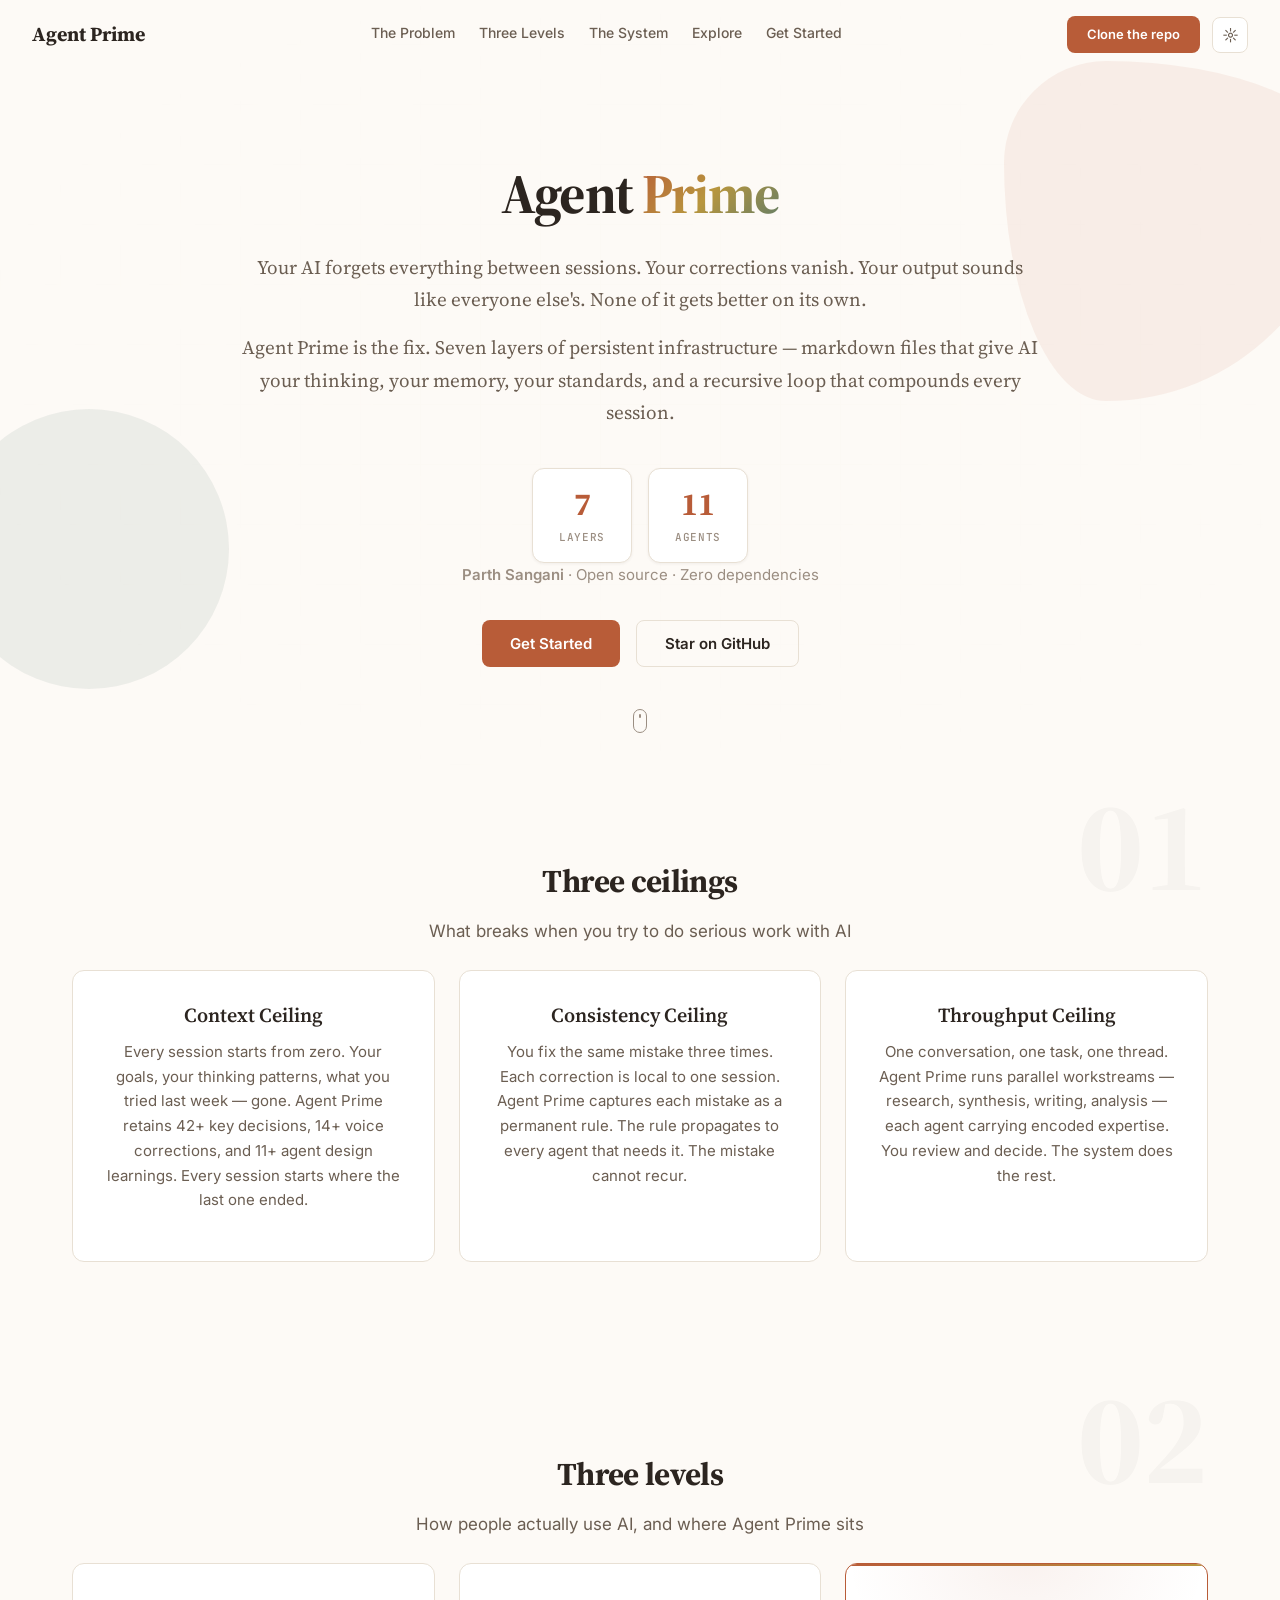
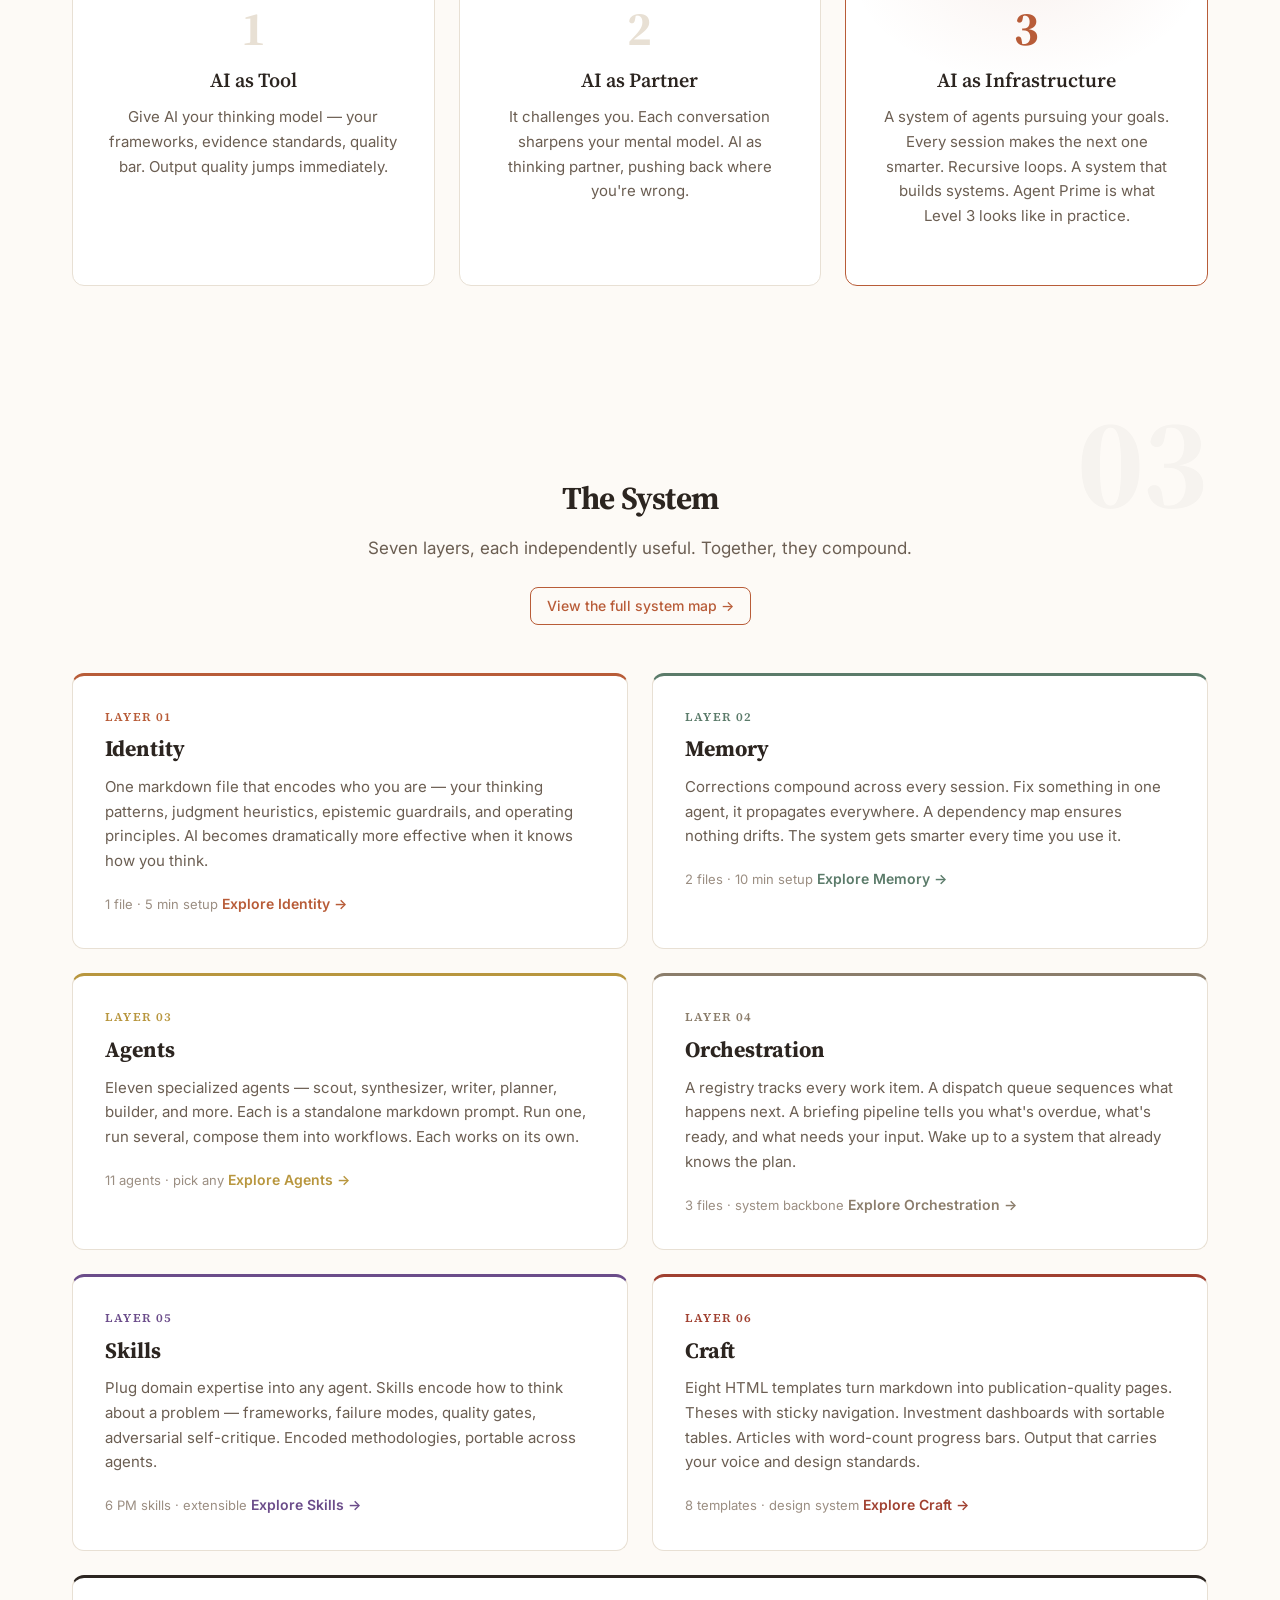
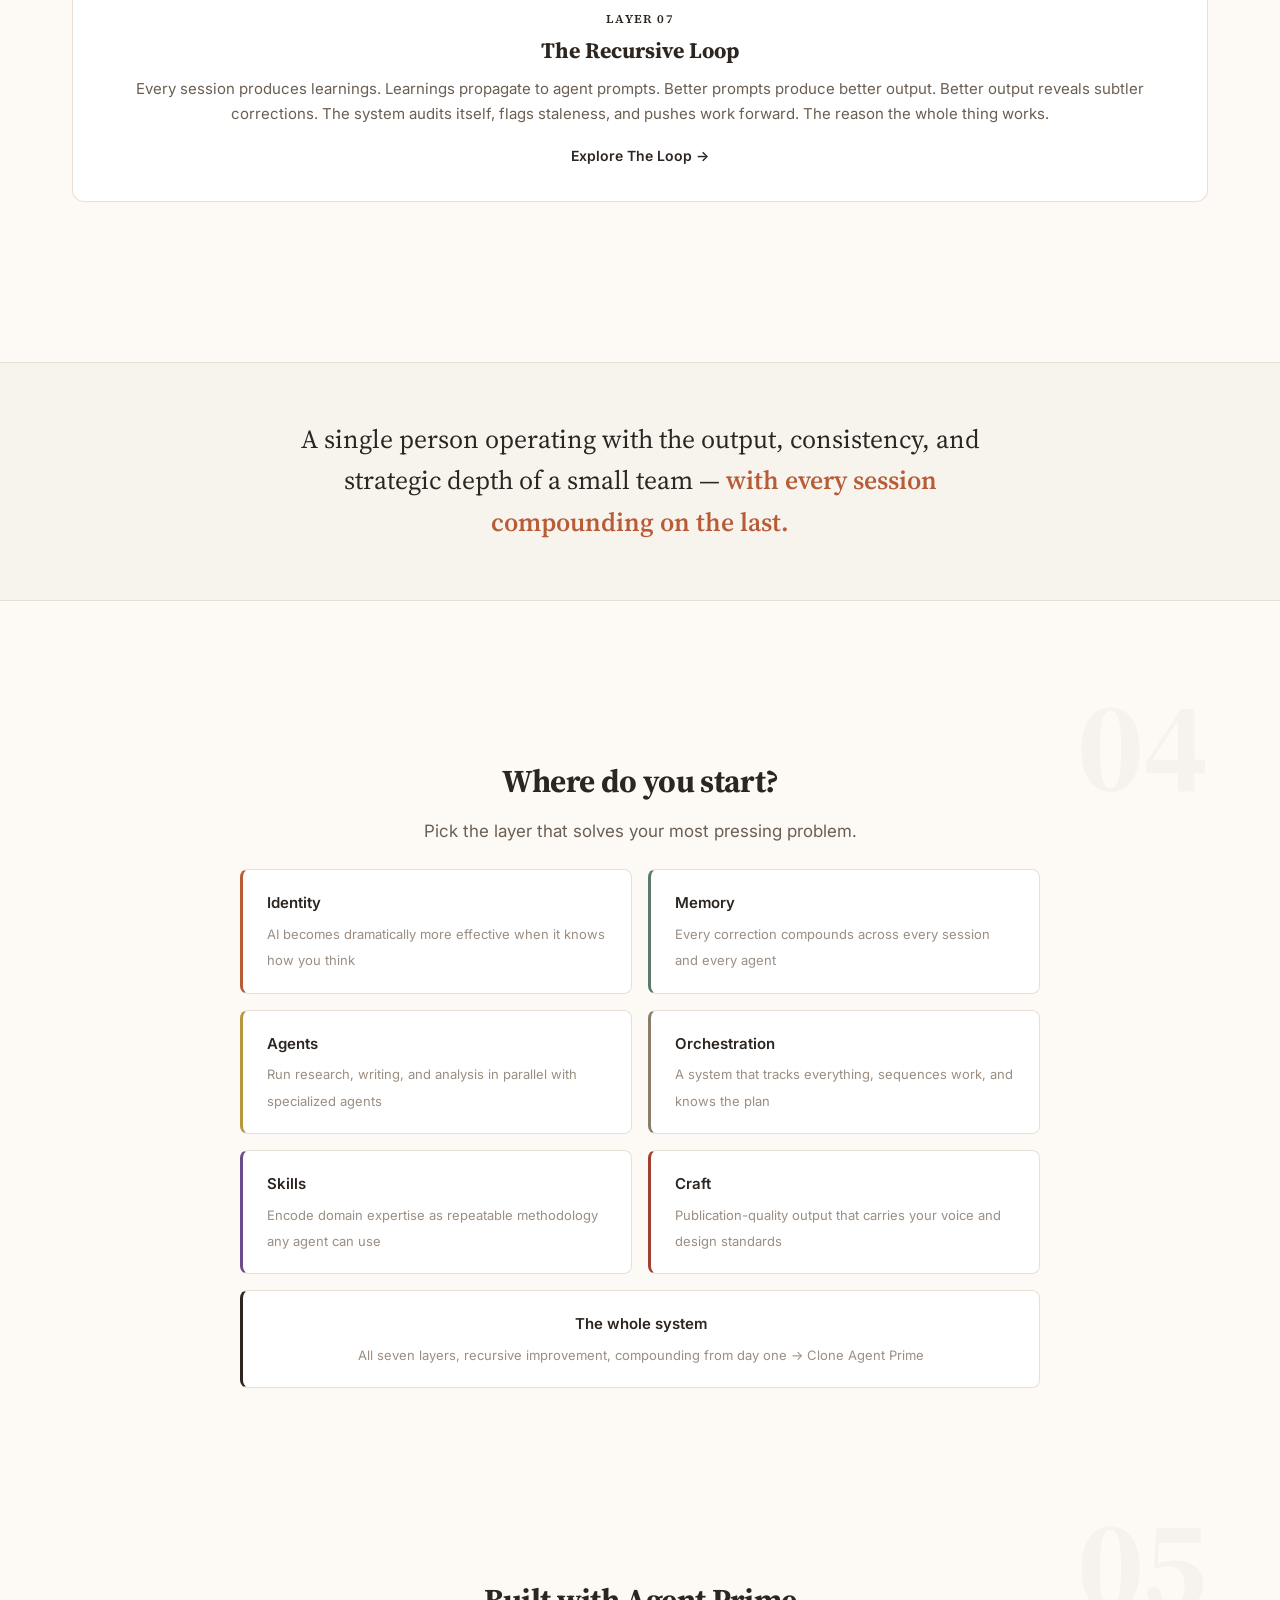
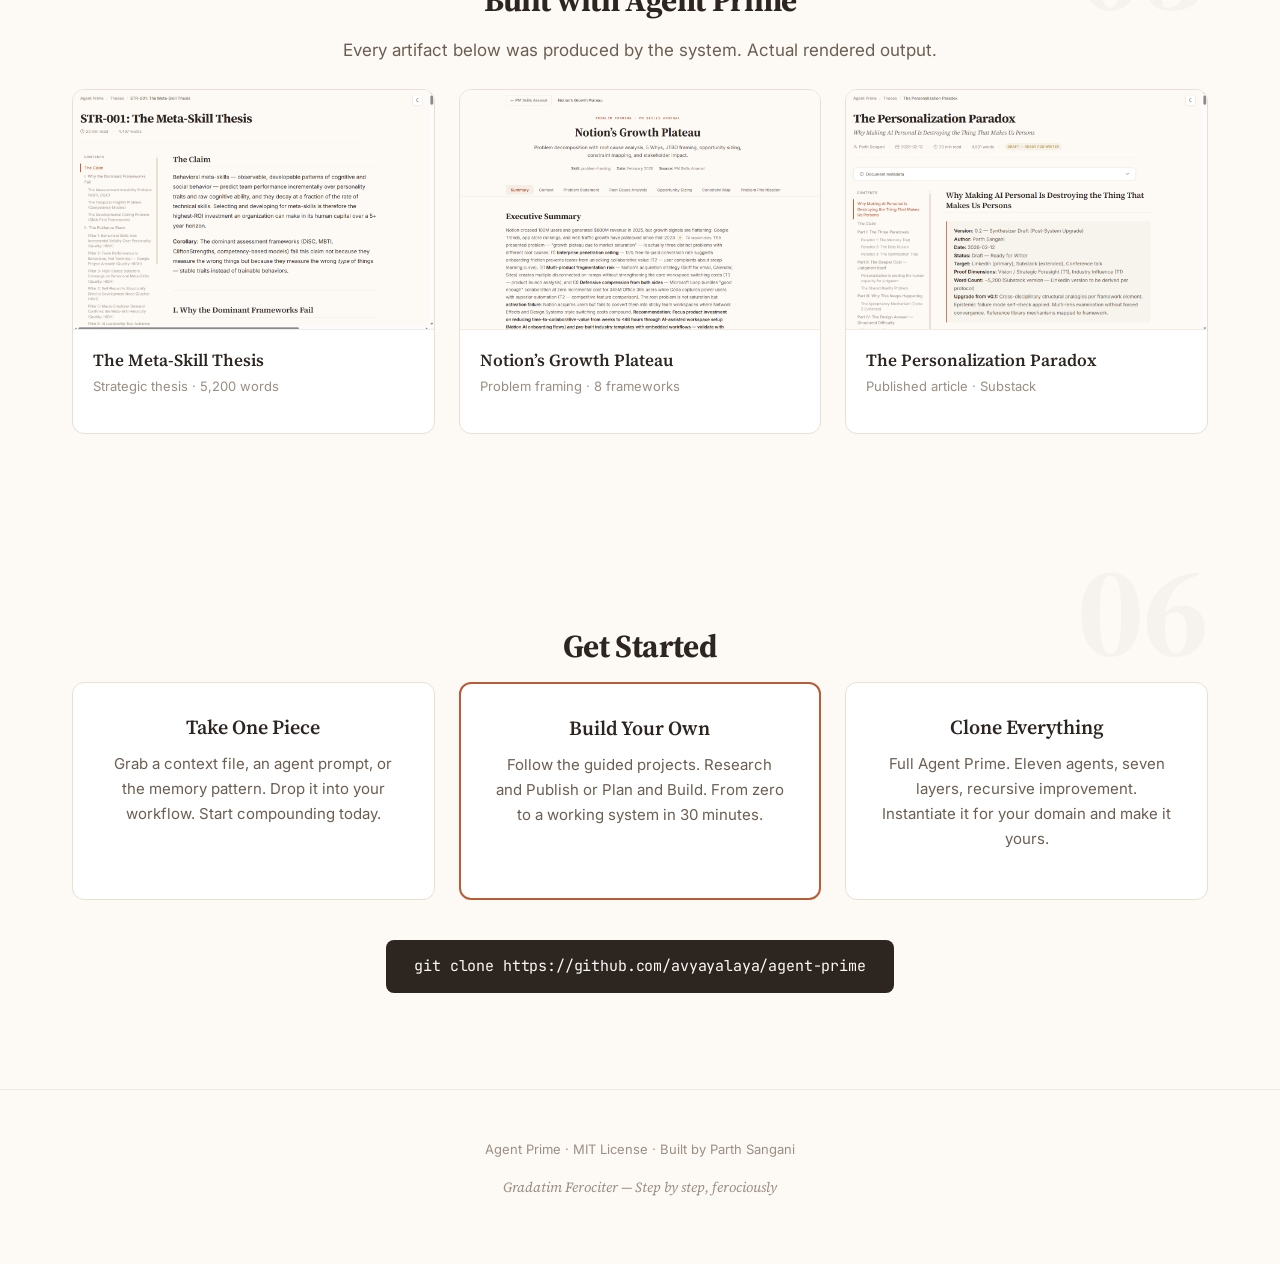
==== commit 90e59c99: "Rewrite hero copy, replace unsafe artifact screenshots - Hero section: concrete problem/solution fra" ====
--- a/index.html
+++ b/index.html
@@ -97,9 +97,8 @@
       <div class="hero__content">
         <h1 class="hero__headline">Agent <span class="gradient-text">Prime</span></h1>
         <div class="hero__manifesto">
-          <p>Every interesting failure happens at interfaces. That's the first thing worth looking for in any system — where are the layers, and where do they break?</p>
-          <p>AI has structural breaks most people learn to live with. Sessions start blank. Corrections evaporate. You can only do one thing at a time. Output sounds like a machine wrote it. And none of it gets better on its own.</p>
-          <p>Agent Prime came out of pulling at those threads. Seven architectural layers, each a markdown file, each compounding on the last.</p>
+          <p>Your AI forgets everything between sessions. Your corrections vanish. Your output sounds like everyone else's. None of it gets better on its own.</p>
+          <p>Agent Prime is the fix. Seven layers of persistent infrastructure &mdash; markdown files that give AI your thinking, your memory, your standards, and a recursive loop that compounds every session.</p>
         </div>
 
         <div class="hero-stats">
@@ -114,7 +113,7 @@
         </div>
 
         <div class="hero__author">
-          <strong>Parth Sangani</strong> &middot; <em>Gradatim Ferociter</em> &mdash; step by step, ferociously
+          <strong>Parth Sangani</strong> &middot; Open source &middot; Zero dependencies
         </div>
 
         <div class="hero__cta">
@@ -131,7 +130,7 @@
       <div class="section-number" aria-hidden="true">01</div>
       <div class="section__header">
         <h2 class="section__title">Three ceilings</h2>
-        <p class="section__subtitle">The structural problems that cap what one person can do with AI</p>
+        <p class="section__subtitle">What breaks when you try to do serious work with AI</p>
       </div>
 
       <div class="ceilings-grid stagger">
@@ -157,7 +156,7 @@
       <div class="section-number" aria-hidden="true">02</div>
       <div class="section__header">
         <h2 class="section__title">Three levels</h2>
-        <p class="section__subtitle">Most people stop at Level 1. The system lives at Level 3.</p>
+        <p class="section__subtitle">How people actually use AI, and where Agent Prime sits</p>
       </div>
 
       <div class="levels-grid stagger">
@@ -187,7 +186,7 @@
       <div class="section__header">
         <h2 class="section__title">The System</h2>
         <p class="section__subtitle">Seven layers, each independently useful. Together, they compound.</p>
-        <a href="https://github.com/avyayalaya/agent-prime/blob/main/system_map_v2.md" class="section__map-link" target="_blank" rel="noopener noreferrer">View the full system map &rarr;</a>
+        <a href="https://github.com/avyayalaya/agent-prime/blob/main/system_map_v3.md" class="section__map-link" target="_blank" rel="noopener noreferrer">View the full system map &rarr;</a>
       </div>
 
       <div class="layers-grid stagger">
@@ -317,18 +316,10 @@
         </div>
 
         <div class="artifact-card reveal">
-          <div class="artifact-card__img"><img src="assets/artifact-investment.png" alt="Cloud AI Investment Analysis screenshot" loading="lazy"></div>
+          <div class="artifact-card__img"><img src="assets/artifact-notion.png" alt="Notion Growth Plateau problem framing screenshot" loading="lazy"></div>
           <div class="artifact-card__body">
-            <h3 class="artifact-card__title">Cloud AI Investment Analysis</h3>
-            <p class="artifact-card__meta">Investment dashboard &middot; 8 analytical lenses</p>
-          </div>
-        </div>
-
-        <div class="artifact-card reveal">
-          <div class="artifact-card__img"><img src="assets/artifact-warmap.png" alt="Competitive War Map screenshot" loading="lazy"></div>
-          <div class="artifact-card__body">
-            <h3 class="artifact-card__title">Figma vs Canva Competitive War Map</h3>
-            <p class="artifact-card__meta">Competitive analysis &middot; 9 frameworks</p>
+            <h3 class="artifact-card__title">Notion&rsquo;s Growth Plateau</h3>
+            <p class="artifact-card__meta">Problem framing &middot; 8 frameworks</p>
           </div>
         </div>
 
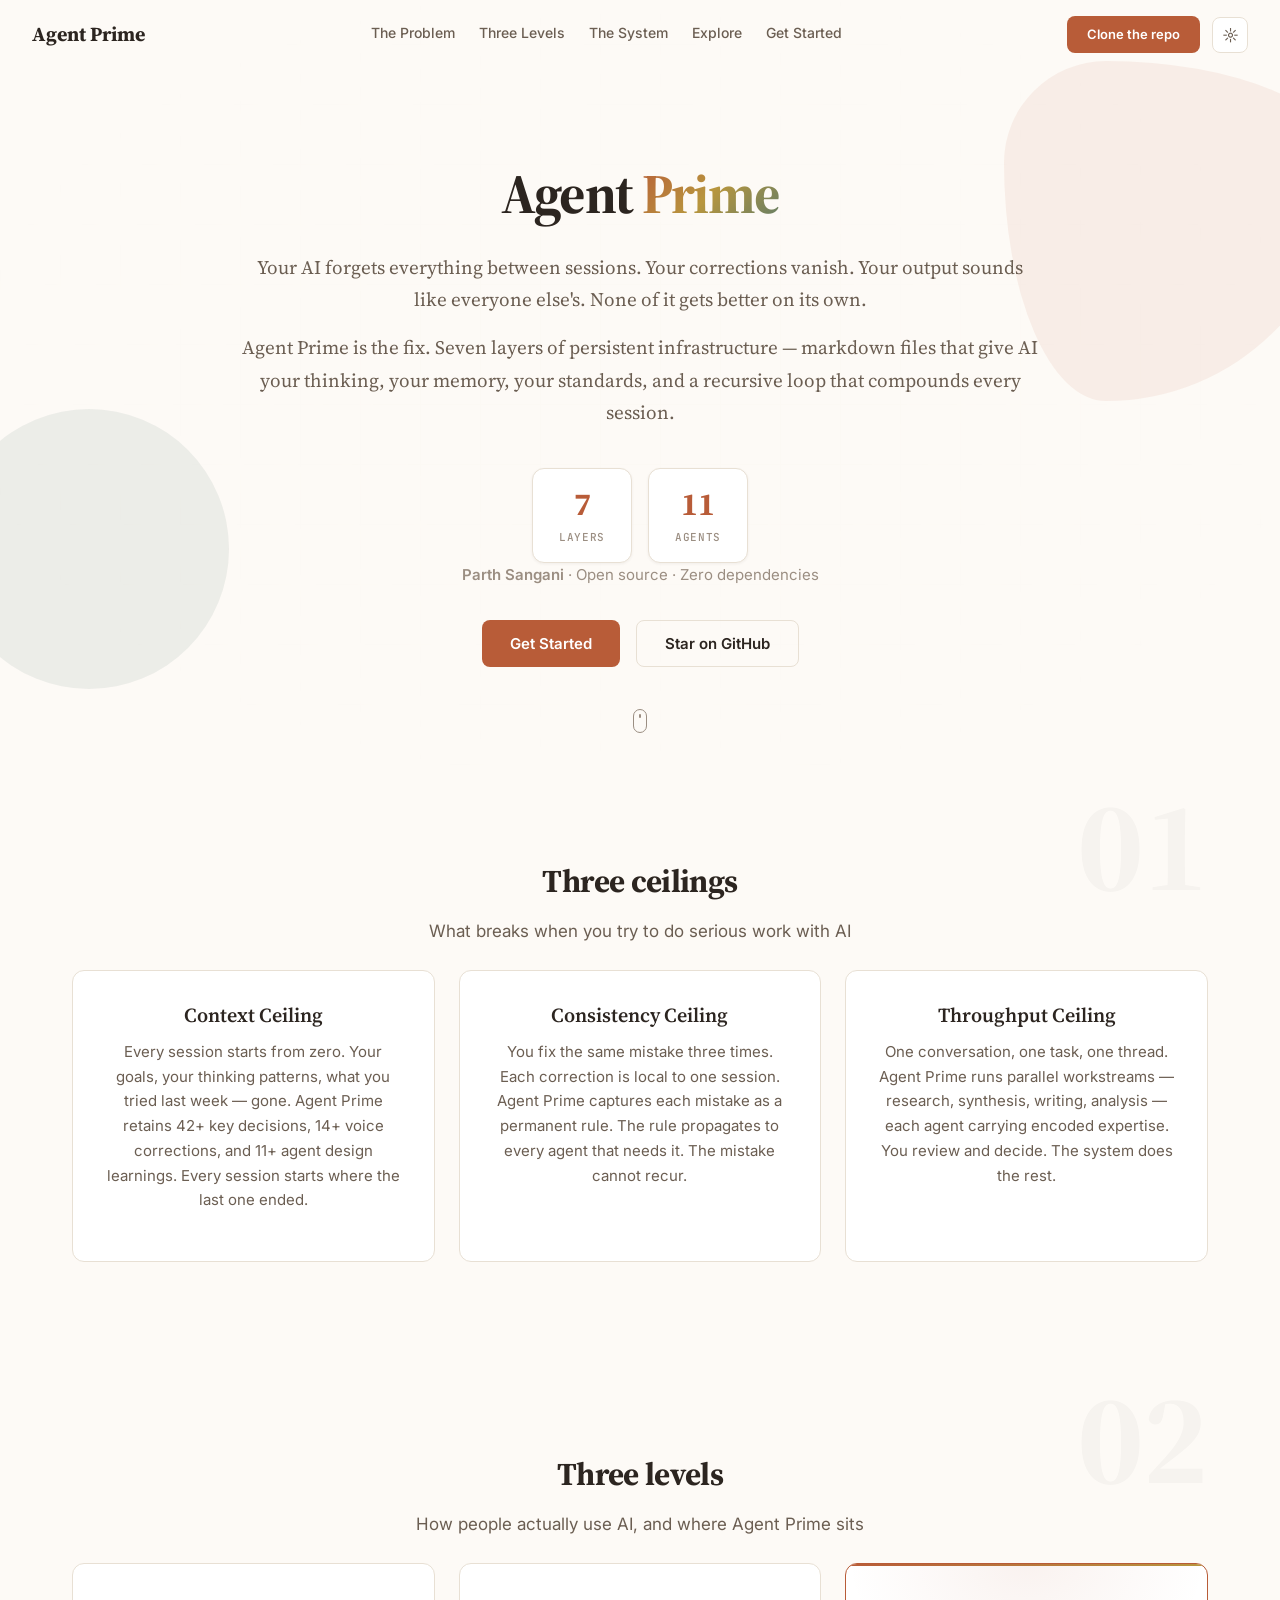
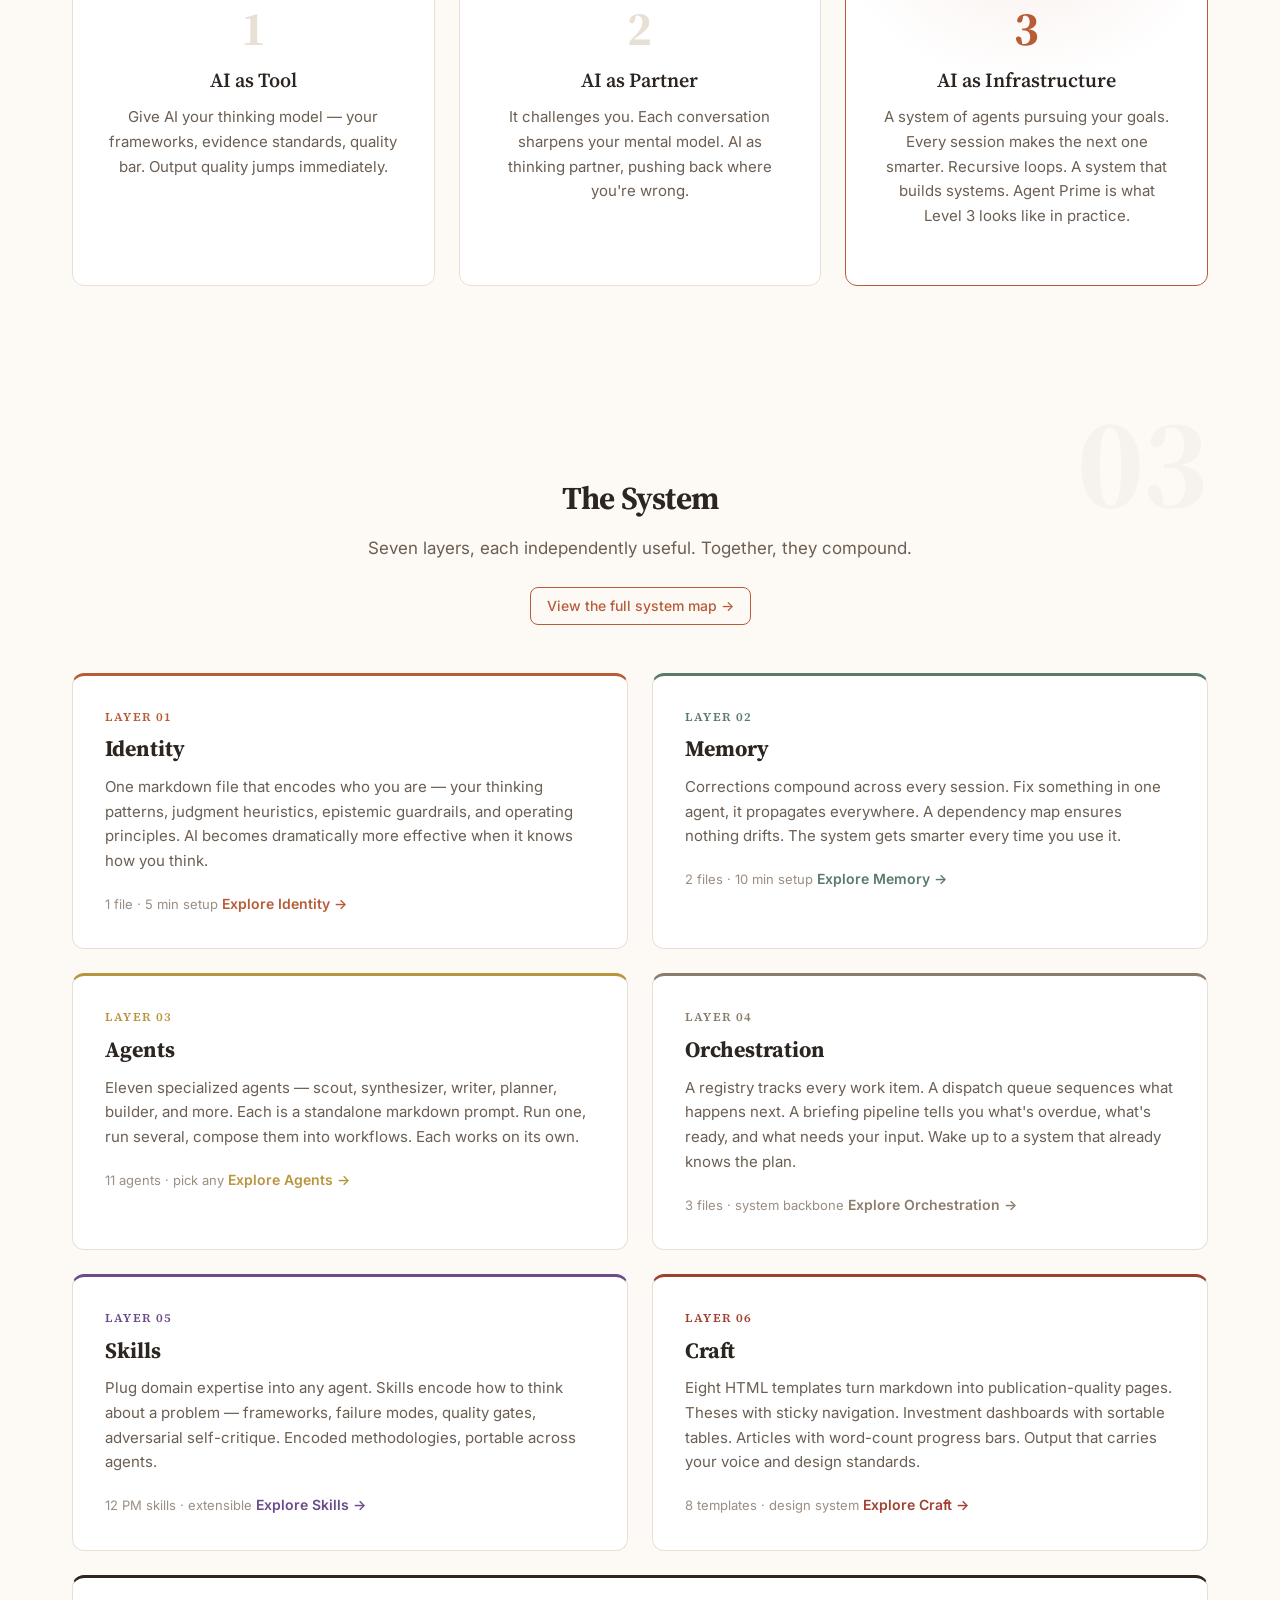
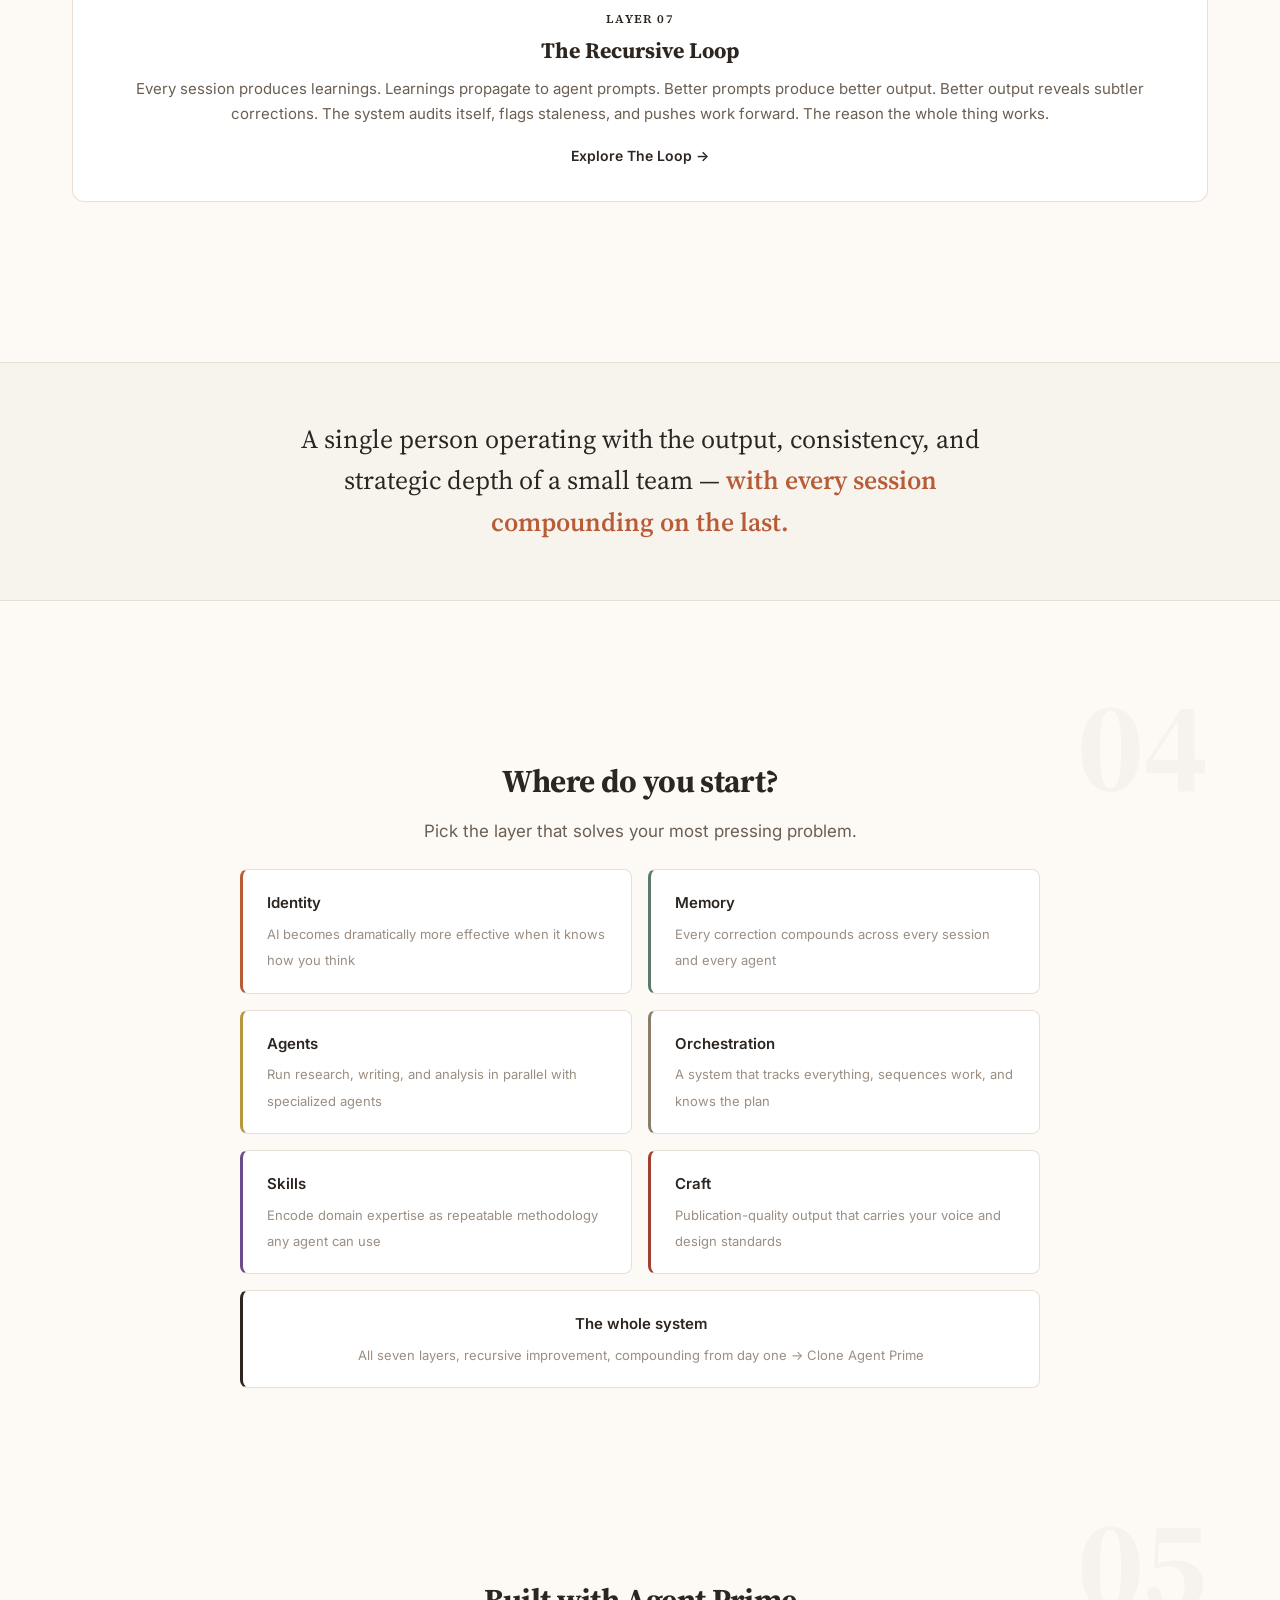
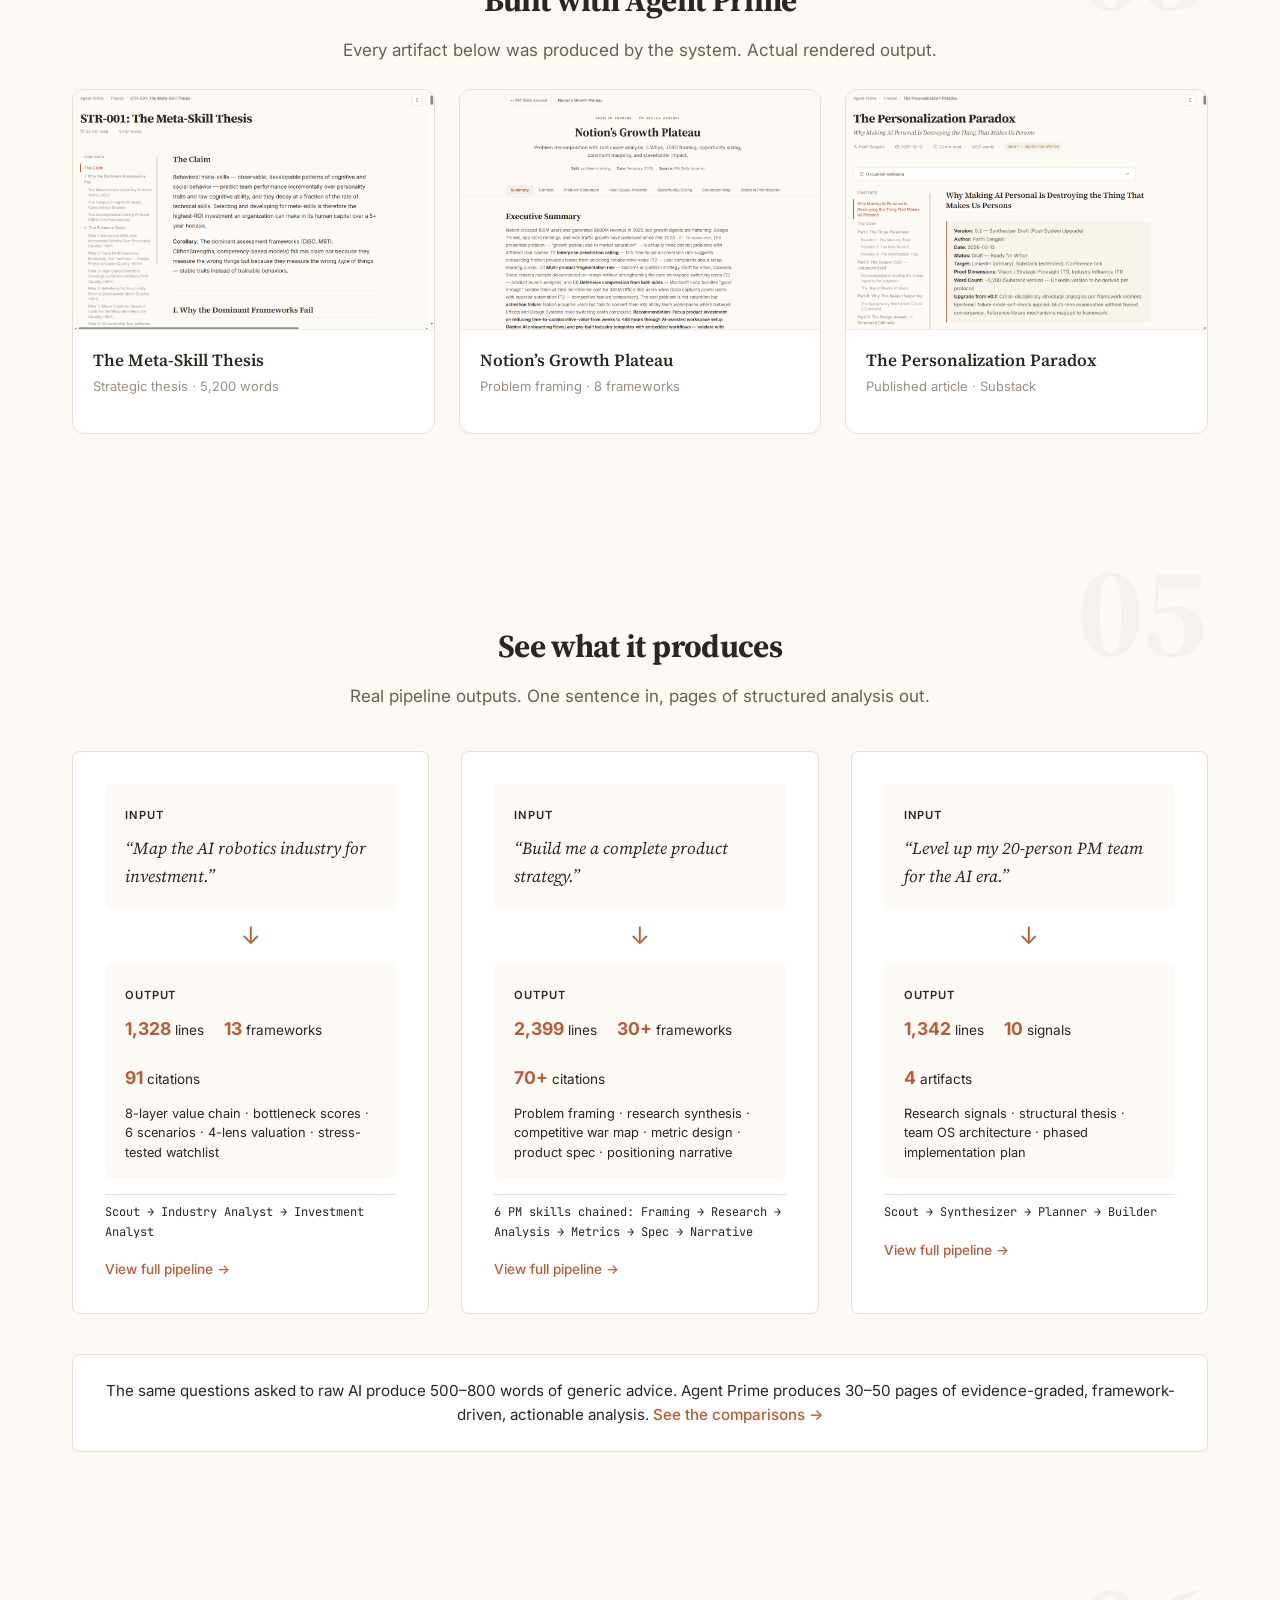
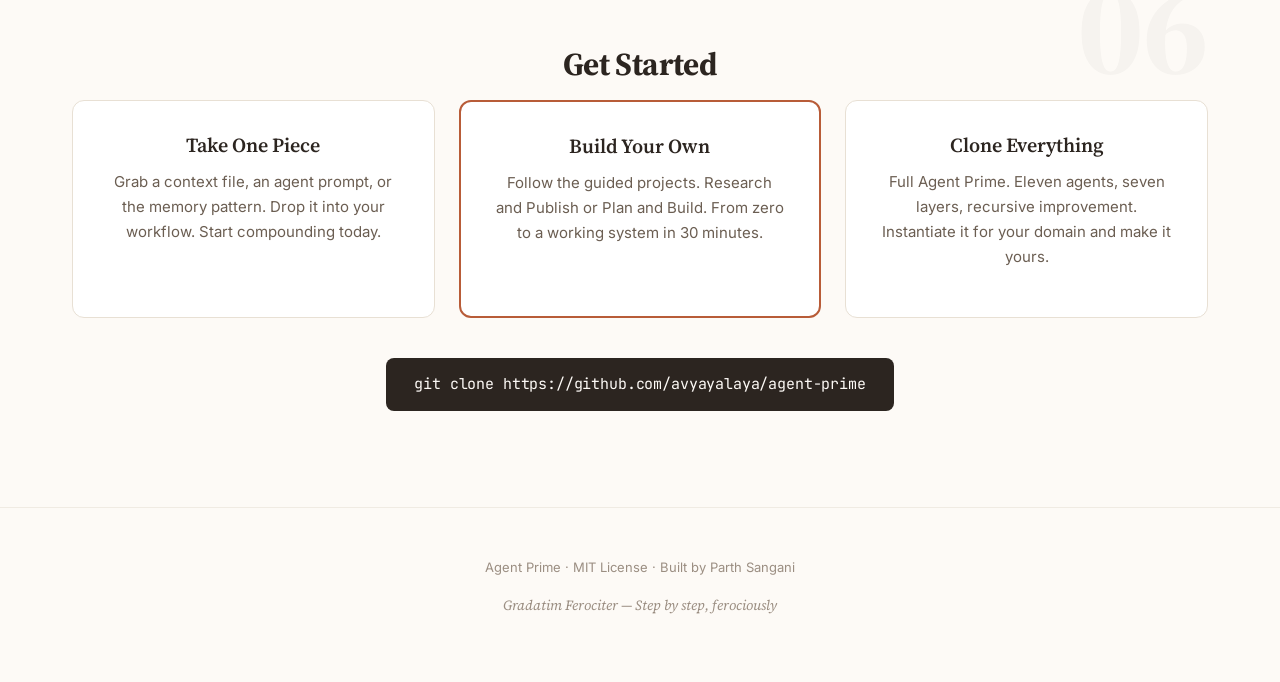
==== commit ff8d521b: "Add pipeline examples, 12 skills, setup verification, landing site update Pipeline examples (real ou" ====
--- a/index.html
+++ b/index.html
@@ -226,7 +226,7 @@
           <span class="layer-card__number">Layer 05</span>
           <h3 class="layer-card__title">Skills</h3>
           <p class="layer-card__description">Plug domain expertise into any agent. Skills encode how to think about a problem — frameworks, failure modes, quality gates, adversarial self-critique. Encoded methodologies, portable across agents.</p>
-          <span class="layer-card__meta">6 PM skills &middot; extensible</span>
+          <span class="layer-card__meta">12 PM skills &middot; extensible</span>
           <a href="skills.html" class="layer-card__link">Explore Skills &rarr;</a>
         </div>
 
@@ -333,6 +333,81 @@
       </div>
     </section>
 
+
+    <!-- ===================== PIPELINE EXAMPLES ===================== -->
+    <section id="pipelines" class="section fade-in">
+      <div class="section-number" aria-hidden="true">05</div>
+      <div class="section__header">
+        <h2 class="section__title">See what it produces</h2>
+        <p class="section__subtitle">Real pipeline outputs. One sentence in, pages of structured analysis out.</p>
+      </div>
+
+      <div class="pipeline-grid stagger">
+
+        <div class="pipeline-card reveal">
+          <div class="pipeline-card__input">
+            <span class="pipeline-card__label">Input</span>
+            <p>&ldquo;Map the AI robotics industry for investment.&rdquo;</p>
+          </div>
+          <div class="pipeline-card__arrow" aria-hidden="true">&darr;</div>
+          <div class="pipeline-card__output">
+            <span class="pipeline-card__label">Output</span>
+            <div class="pipeline-card__stats">
+              <span><strong>1,328</strong> lines</span>
+              <span><strong>13</strong> frameworks</span>
+              <span><strong>91</strong> citations</span>
+            </div>
+            <p class="pipeline-card__desc">8-layer value chain &middot; bottleneck scores &middot; 6 scenarios &middot; 4-lens valuation &middot; stress-tested watchlist</p>
+          </div>
+          <div class="pipeline-card__agents">Scout &rarr; Industry Analyst &rarr; Investment Analyst</div>
+          <a href="https://github.com/avyayalaya/agent-prime/tree/main/examples/ai-robotics-industry" class="pipeline-card__link" target="_blank" rel="noopener noreferrer">View full pipeline &rarr;</a>
+        </div>
+
+        <div class="pipeline-card reveal">
+          <div class="pipeline-card__input">
+            <span class="pipeline-card__label">Input</span>
+            <p>&ldquo;Build me a complete product strategy.&rdquo;</p>
+          </div>
+          <div class="pipeline-card__arrow" aria-hidden="true">&darr;</div>
+          <div class="pipeline-card__output">
+            <span class="pipeline-card__label">Output</span>
+            <div class="pipeline-card__stats">
+              <span><strong>2,399</strong> lines</span>
+              <span><strong>30+</strong> frameworks</span>
+              <span><strong>70+</strong> citations</span>
+            </div>
+            <p class="pipeline-card__desc">Problem framing &middot; research synthesis &middot; competitive war map &middot; metric design &middot; product spec &middot; positioning narrative</p>
+          </div>
+          <div class="pipeline-card__agents">6 PM skills chained: Framing &rarr; Research &rarr; Analysis &rarr; Metrics &rarr; Spec &rarr; Narrative</div>
+          <a href="https://github.com/avyayalaya/agent-prime/tree/main/examples/product-strategy-figma" class="pipeline-card__link" target="_blank" rel="noopener noreferrer">View full pipeline &rarr;</a>
+        </div>
+
+        <div class="pipeline-card reveal">
+          <div class="pipeline-card__input">
+            <span class="pipeline-card__label">Input</span>
+            <p>&ldquo;Level up my 20-person PM team for the AI era.&rdquo;</p>
+          </div>
+          <div class="pipeline-card__arrow" aria-hidden="true">&darr;</div>
+          <div class="pipeline-card__output">
+            <span class="pipeline-card__label">Output</span>
+            <div class="pipeline-card__stats">
+              <span><strong>1,342</strong> lines</span>
+              <span><strong>10</strong> signals</span>
+              <span><strong>4</strong> artifacts</span>
+            </div>
+            <p class="pipeline-card__desc">Research signals &middot; structural thesis &middot; team OS architecture &middot; phased implementation plan</p>
+          </div>
+          <div class="pipeline-card__agents">Scout &rarr; Synthesizer &rarr; Planner &rarr; Builder</div>
+          <a href="https://github.com/avyayalaya/agent-prime/tree/main/examples/pm-team-performance" class="pipeline-card__link" target="_blank" rel="noopener noreferrer">View full pipeline &rarr;</a>
+        </div>
+
+      </div>
+
+      <div class="pipeline-comparison">
+        <p class="pipeline-comparison__text">The same questions asked to raw AI produce 500&ndash;800 words of generic advice. Agent Prime produces 30&ndash;50 pages of evidence-graded, framework-driven, actionable analysis. <a href="https://github.com/avyayalaya/agent-prime/tree/main/examples" target="_blank" rel="noopener noreferrer">See the comparisons &rarr;</a></p>
+      </div>
+    </section>
+
     <!-- ===================== GET STARTED ===================== -->
     <section id="get-started" class="section fade-in">
       <div class="section-number" aria-hidden="true">06</div>
--- a/assets/style.css
+++ b/assets/style.css
@@ -2164,4 +2164,137 @@
   .pull-quote {
     margin: 2rem 0;
   }
-}+}
+/* ── Pipeline Examples ─────────────────────────── */
+.pipeline-grid {
+  display: grid;
+  grid-template-columns: repeat(auto-fit, minmax(320px, 1fr));
+  gap: 2rem;
+  margin-top: 2.5rem;
+}
+
+.pipeline-card {
+  background: var(--surface);
+  border: 1px solid var(--border);
+  border-radius: var(--radius);
+  padding: 2rem;
+  display: flex;
+  flex-direction: column;
+  gap: 1rem;
+  transition: box-shadow 0.2s;
+}
+
+.pipeline-card:hover {
+  box-shadow: 0 4px 20px rgba(0,0,0,0.08);
+}
+
+.pipeline-card__input {
+  background: var(--bg);
+  border-radius: calc(var(--radius) - 2px);
+  padding: 1rem 1.25rem;
+}
+
+.pipeline-card__input p {
+  font-family: 'Source Serif 4', serif;
+  font-style: italic;
+  font-size: 1.05rem;
+  margin: 0.5rem 0 0;
+  color: var(--text);
+}
+
+.pipeline-card__label {
+  font-family: 'Inter', sans-serif;
+  font-size: 0.7rem;
+  font-weight: 600;
+  text-transform: uppercase;
+  letter-spacing: 0.08em;
+  color: var(--muted);
+}
+
+.pipeline-card__arrow {
+  text-align: center;
+  font-size: 1.5rem;
+  color: var(--accent);
+  line-height: 1;
+}
+
+.pipeline-card__output {
+  background: var(--bg);
+  border-radius: calc(var(--radius) - 2px);
+  padding: 1rem 1.25rem;
+}
+
+.pipeline-card__stats {
+  display: flex;
+  gap: 1.25rem;
+  flex-wrap: wrap;
+  margin: 0.5rem 0 0.75rem;
+}
+
+.pipeline-card__stats span {
+  font-family: 'Inter', sans-serif;
+  font-size: 0.85rem;
+  color: var(--text);
+}
+
+.pipeline-card__stats strong {
+  color: var(--accent);
+  font-weight: 700;
+  font-size: 1.1rem;
+}
+
+.pipeline-card__desc {
+  font-family: 'Inter', sans-serif;
+  font-size: 0.8rem;
+  color: var(--muted);
+  margin: 0;
+  line-height: 1.5;
+}
+
+.pipeline-card__agents {
+  font-family: 'JetBrains Mono', monospace;
+  font-size: 0.75rem;
+  color: var(--muted);
+  padding-top: 0.5rem;
+  border-top: 1px solid var(--border);
+}
+
+.pipeline-card__link {
+  font-family: 'Inter', sans-serif;
+  font-size: 0.85rem;
+  font-weight: 500;
+  color: var(--accent);
+  text-decoration: none;
+  transition: opacity 0.2s;
+}
+
+.pipeline-card__link:hover {
+  opacity: 0.8;
+}
+
+.pipeline-comparison {
+  text-align: center;
+  margin-top: 2.5rem;
+  padding: 1.5rem 2rem;
+  background: var(--surface);
+  border: 1px solid var(--border);
+  border-radius: var(--radius);
+}
+
+.pipeline-comparison__text {
+  font-family: 'Inter', sans-serif;
+  font-size: 0.95rem;
+  color: var(--text);
+  margin: 0;
+  line-height: 1.6;
+}
+
+.pipeline-comparison__text a {
+  color: var(--accent);
+  text-decoration: none;
+  font-weight: 500;
+}
+
+.pipeline-comparison__text a:hover {
+  text-decoration: underline;
+}
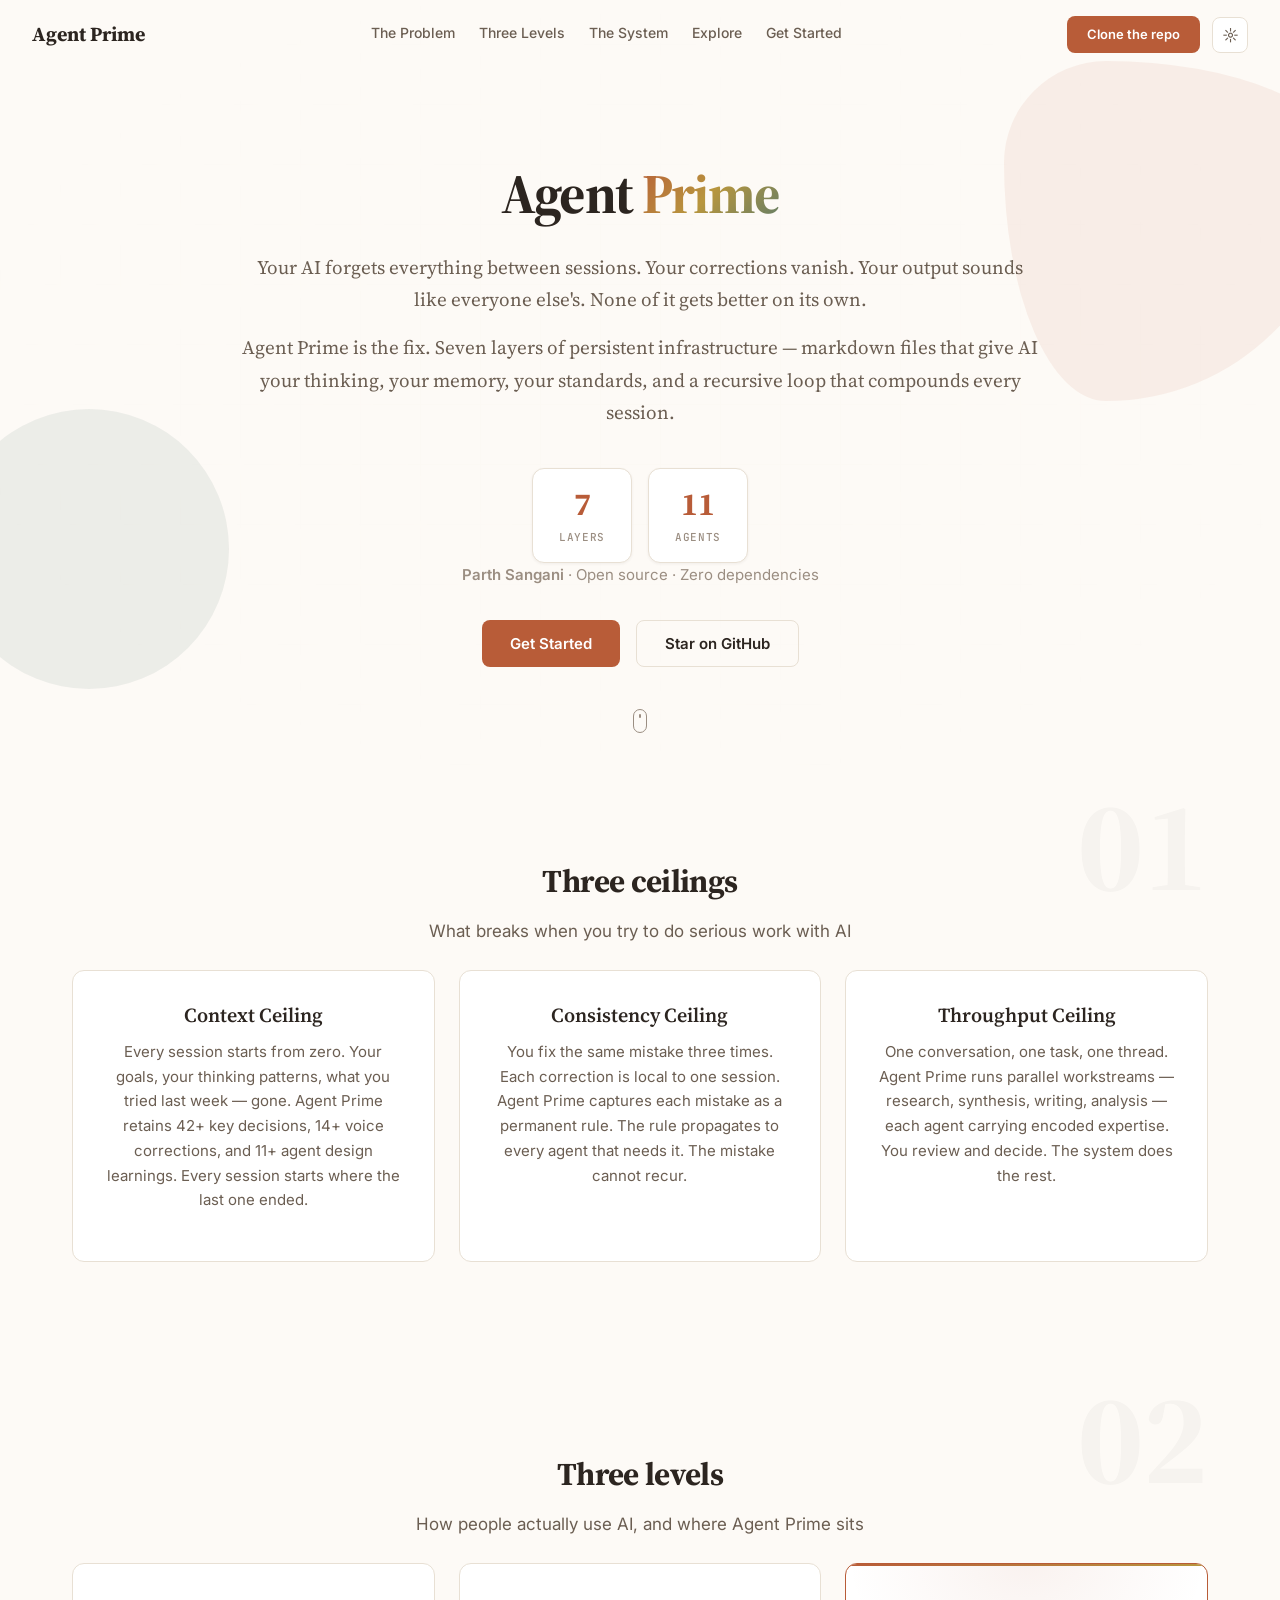
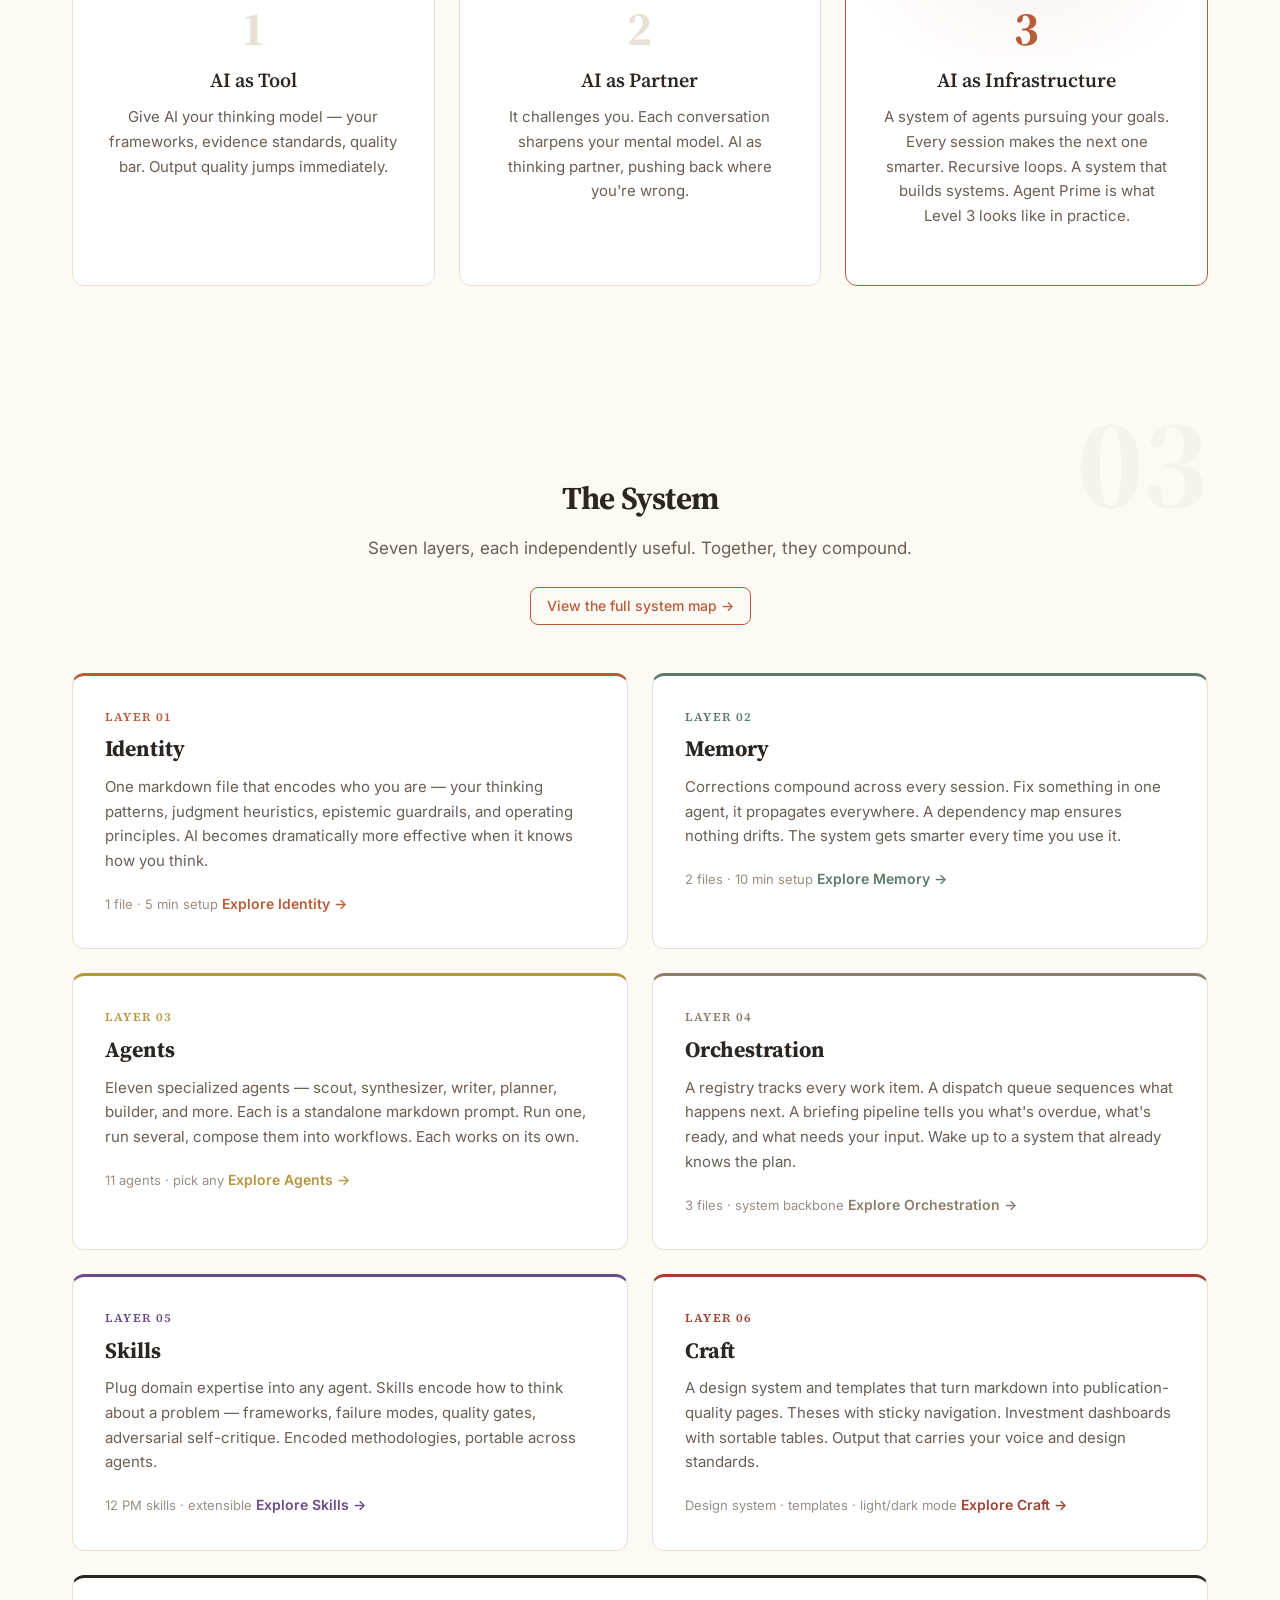
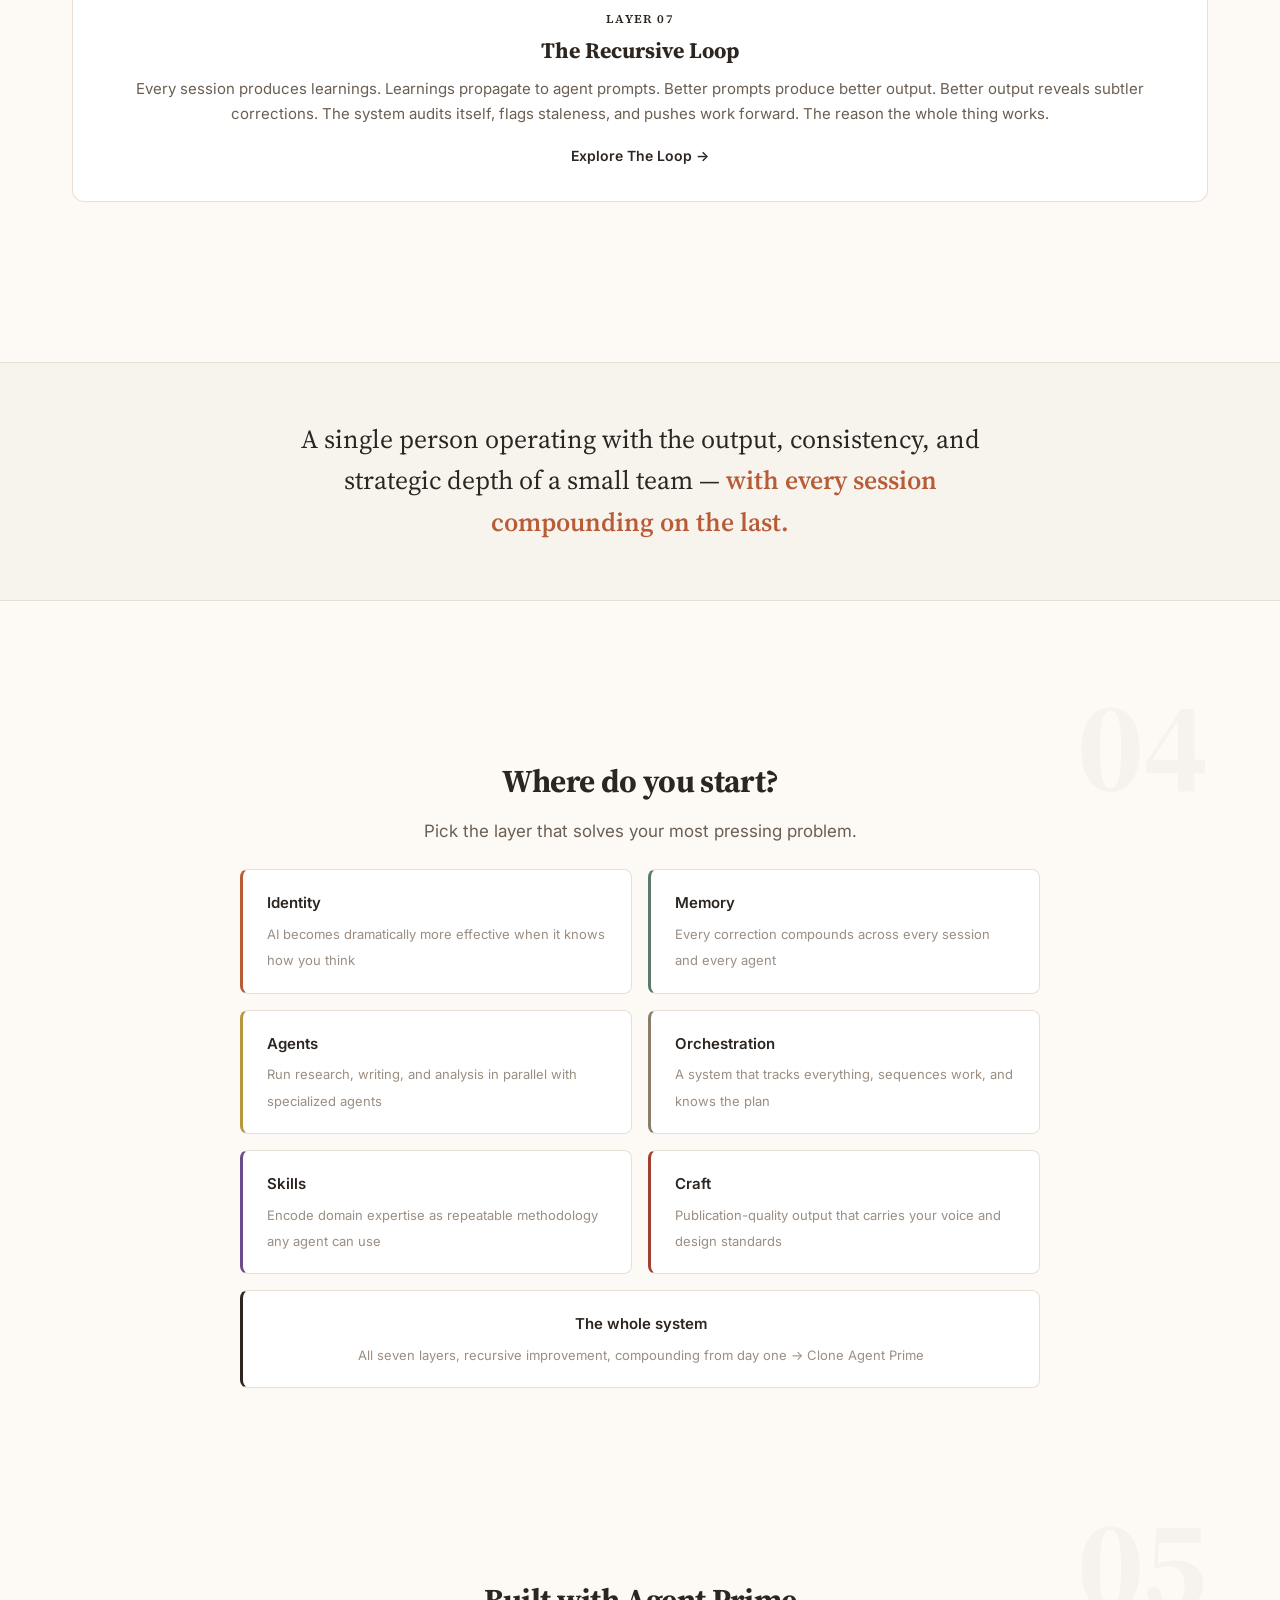
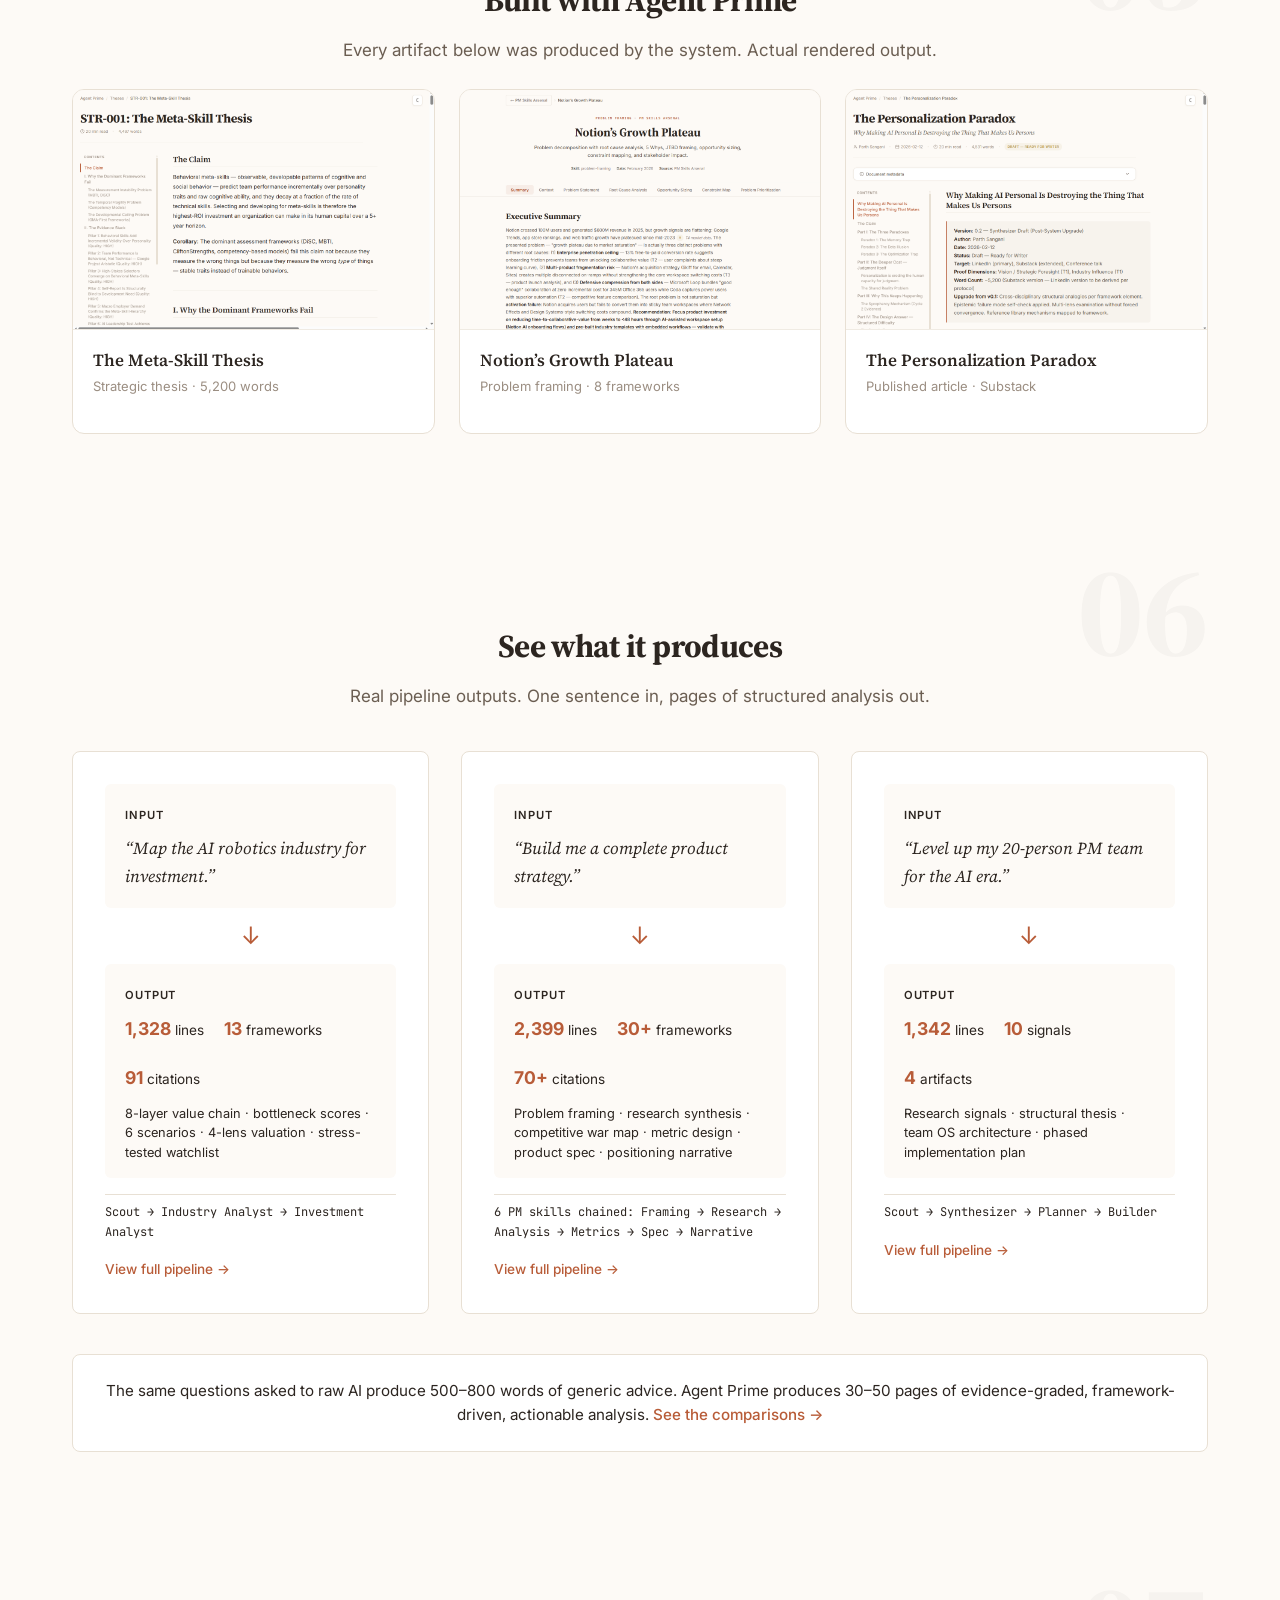
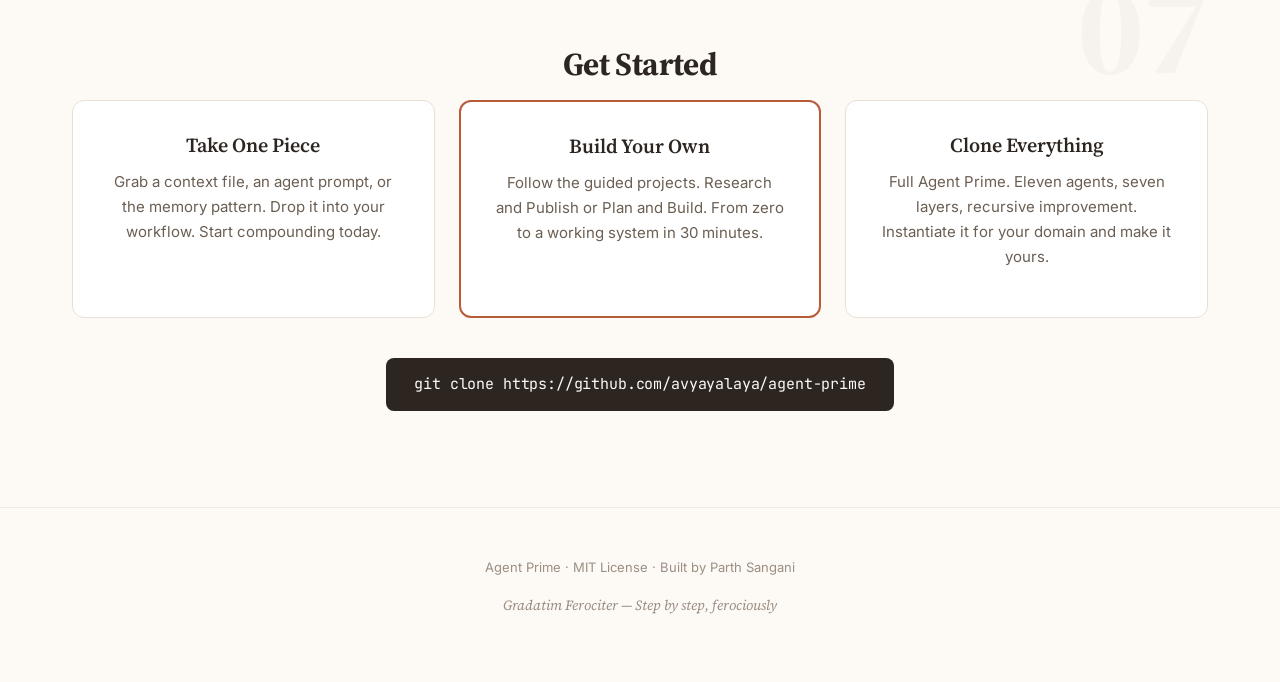
==== commit 7b3d6467: "Fix page inconsistencies and rewrite README - craft.html: fix "six templates" vs "2 templates" contr" ====
--- a/index.html
+++ b/index.html
@@ -233,8 +233,8 @@
         <div class="layer-card reveal" data-layer="craft">
           <span class="layer-card__number">Layer 06</span>
           <h3 class="layer-card__title">Craft</h3>
-          <p class="layer-card__description">Eight HTML templates turn markdown into publication-quality pages. Theses with sticky navigation. Investment dashboards with sortable tables. Articles with word-count progress bars. Output that carries your voice and design standards.</p>
-          <span class="layer-card__meta">8 templates &middot; design system</span>
+          <p class="layer-card__description">A design system and templates that turn markdown into publication-quality pages. Theses with sticky navigation. Investment dashboards with sortable tables. Output that carries your voice and design standards.</p>
+          <span class="layer-card__meta">Design system &middot; templates &middot; light/dark mode</span>
           <a href="craft.html" class="layer-card__link">Explore Craft &rarr;</a>
         </div>
 
@@ -336,7 +336,7 @@
 
     <!-- ===================== PIPELINE EXAMPLES ===================== -->
     <section id="pipelines" class="section fade-in">
-      <div class="section-number" aria-hidden="true">05</div>
+      <div class="section-number" aria-hidden="true">06</div>
       <div class="section__header">
         <h2 class="section__title">See what it produces</h2>
         <p class="section__subtitle">Real pipeline outputs. One sentence in, pages of structured analysis out.</p>
@@ -410,7 +410,7 @@
 
     <!-- ===================== GET STARTED ===================== -->
     <section id="get-started" class="section fade-in">
-      <div class="section-number" aria-hidden="true">06</div>
+      <div class="section-number" aria-hidden="true">07</div>
       <div class="section__header">
         <h2 class="section__title">Get Started</h2>
       </div>
--- a/assets/style.css
+++ b/assets/style.css
@@ -1954,6 +1954,20 @@
   color: var(--text);
 }
 
+.layer-section__subtitle {
+  font-family: var(--font-heading);
+  font-size: 1.1rem;
+  font-weight: 600;
+  margin-top: 2rem;
+  margin-bottom: 1rem;
+  color: var(--text);
+  letter-spacing: -0.01em;
+}
+
+.layer-section__subtitle:first-of-type {
+  margin-top: 1.25rem;
+}
+
 .layer-section p {
   font-family: var(--font-body);
   font-size: 1rem;
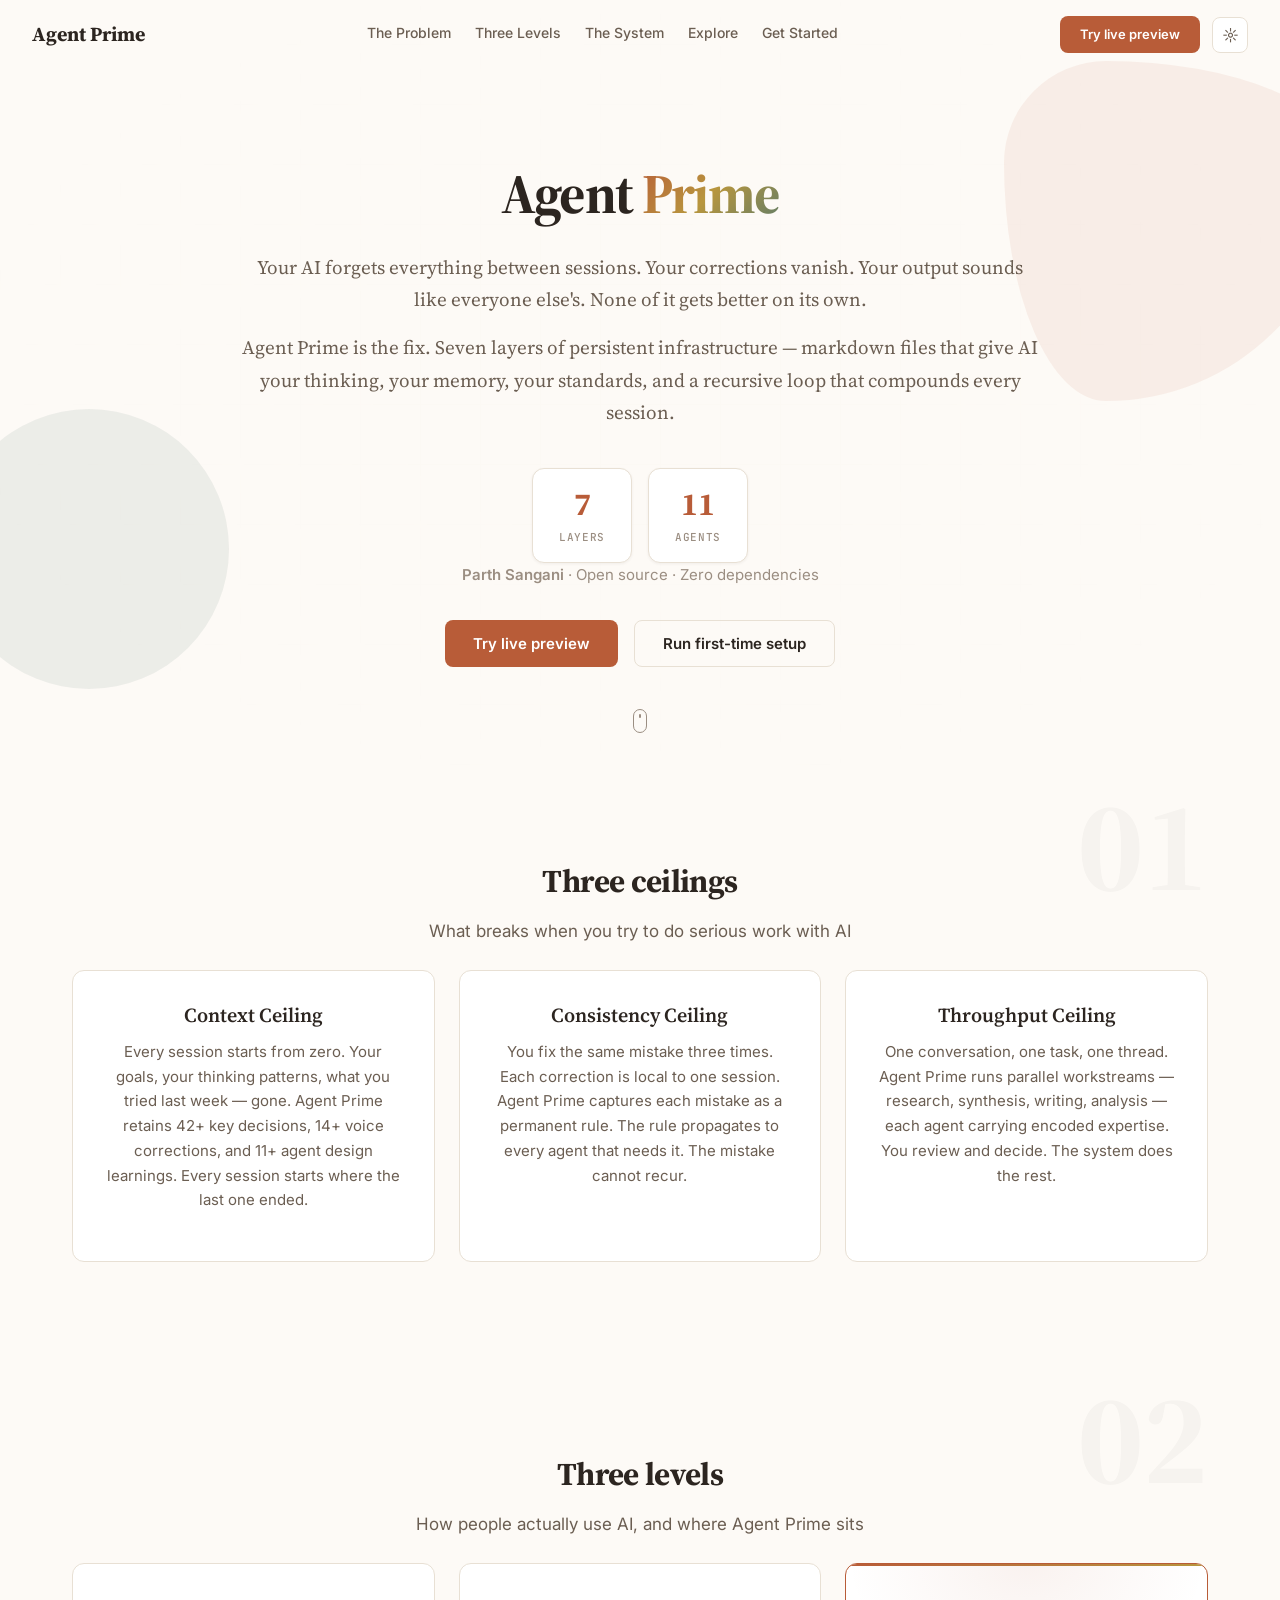
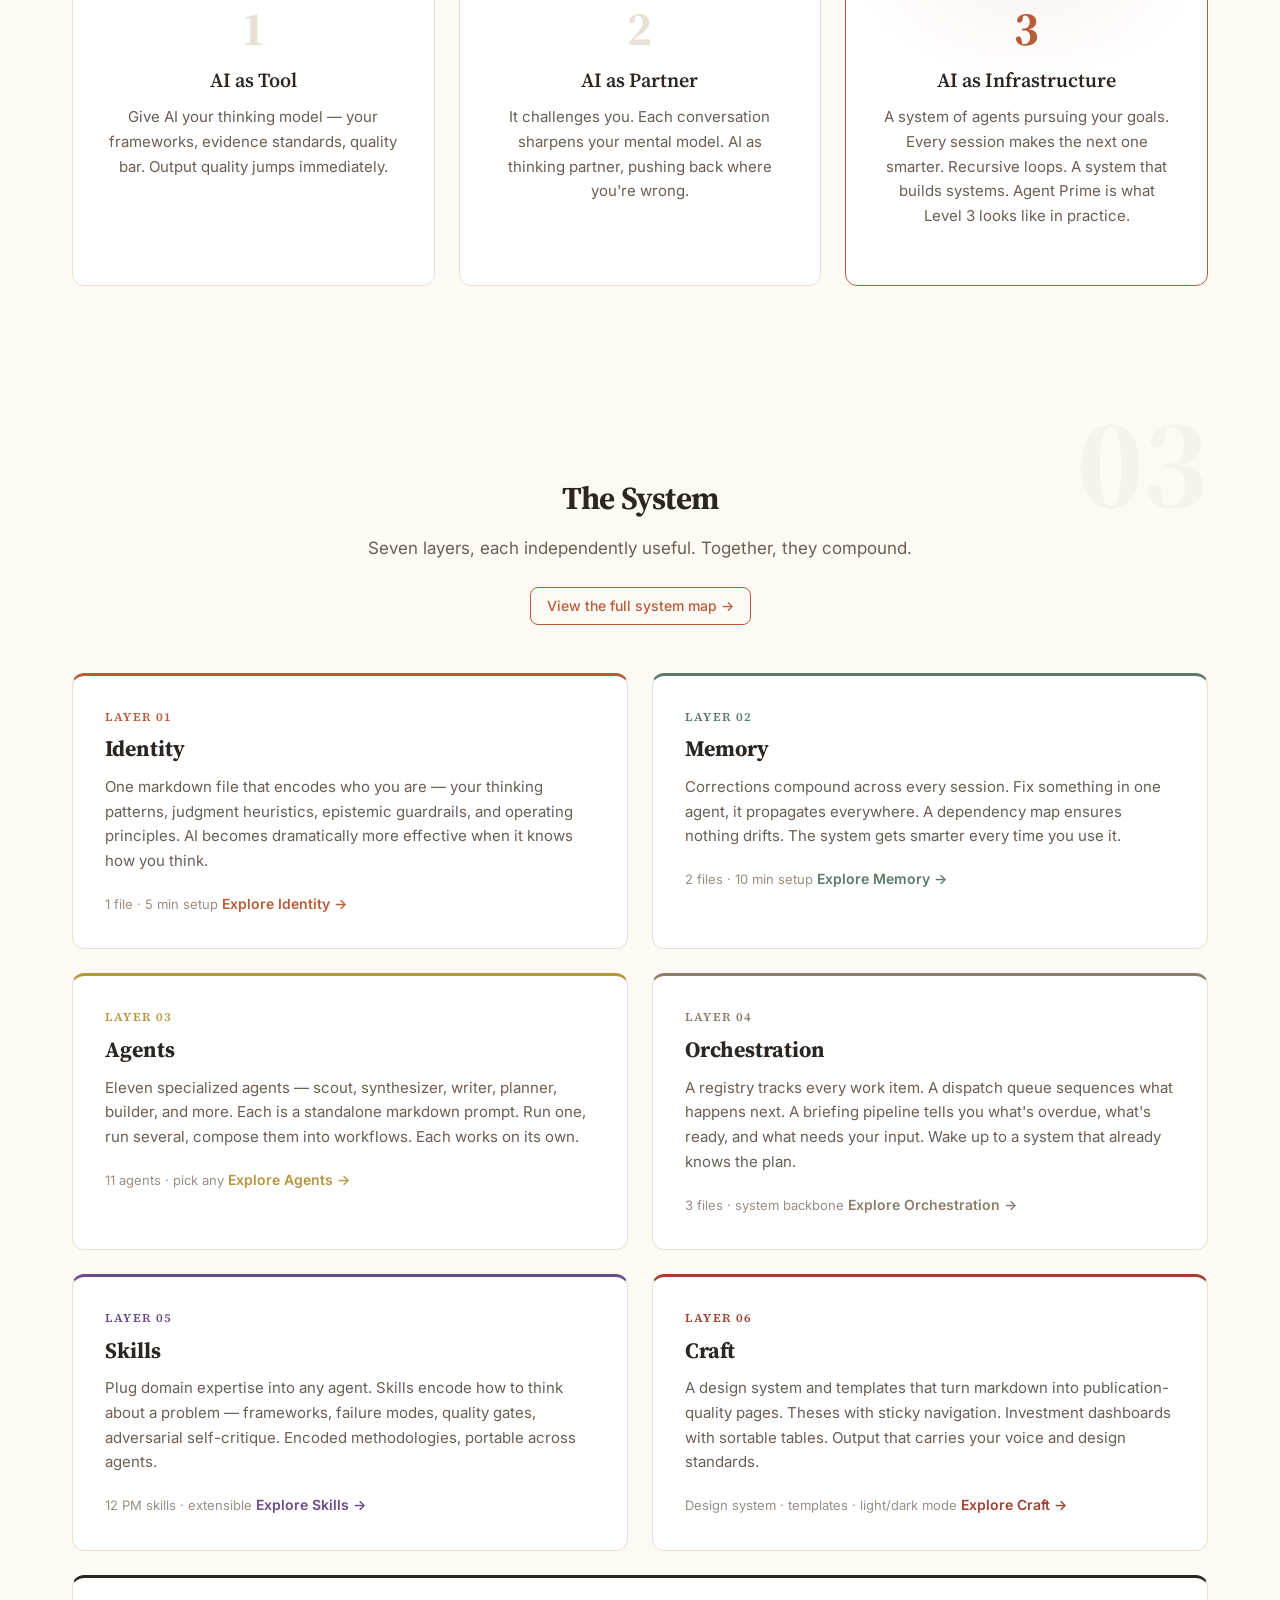
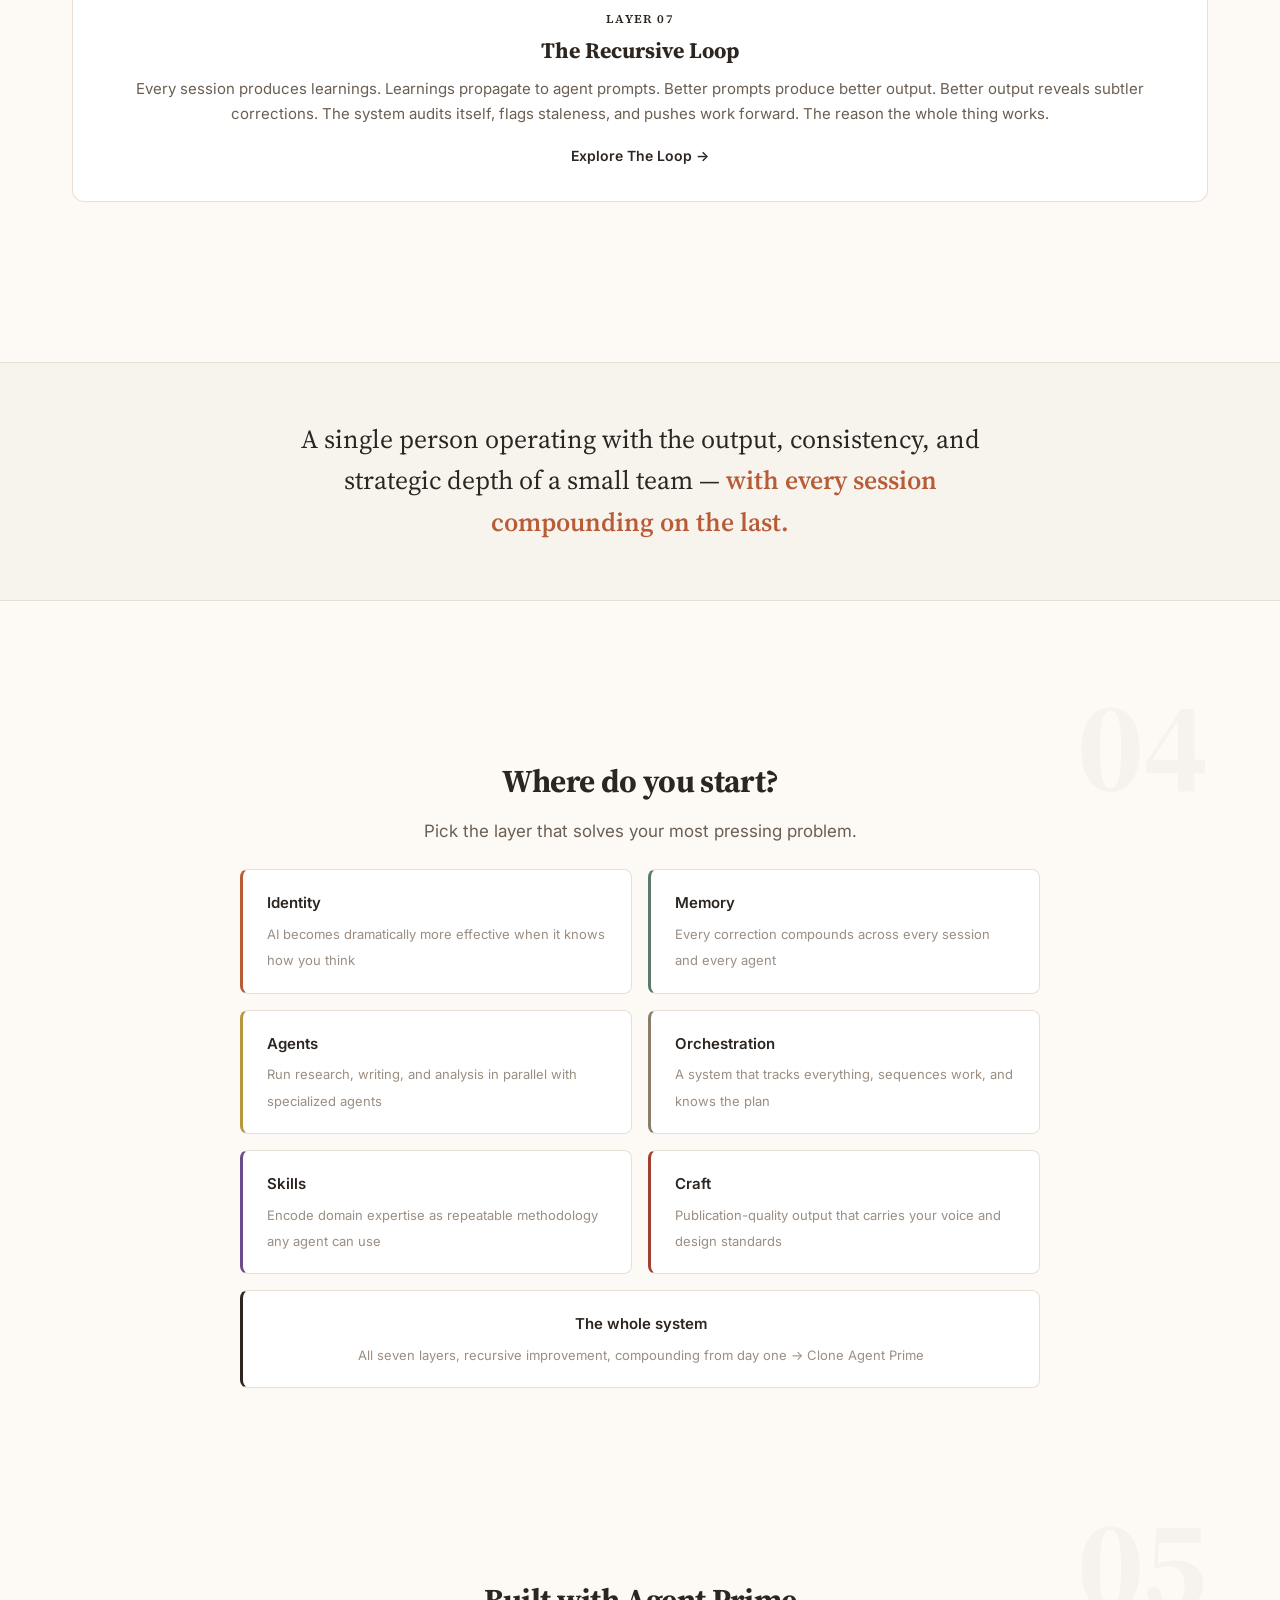
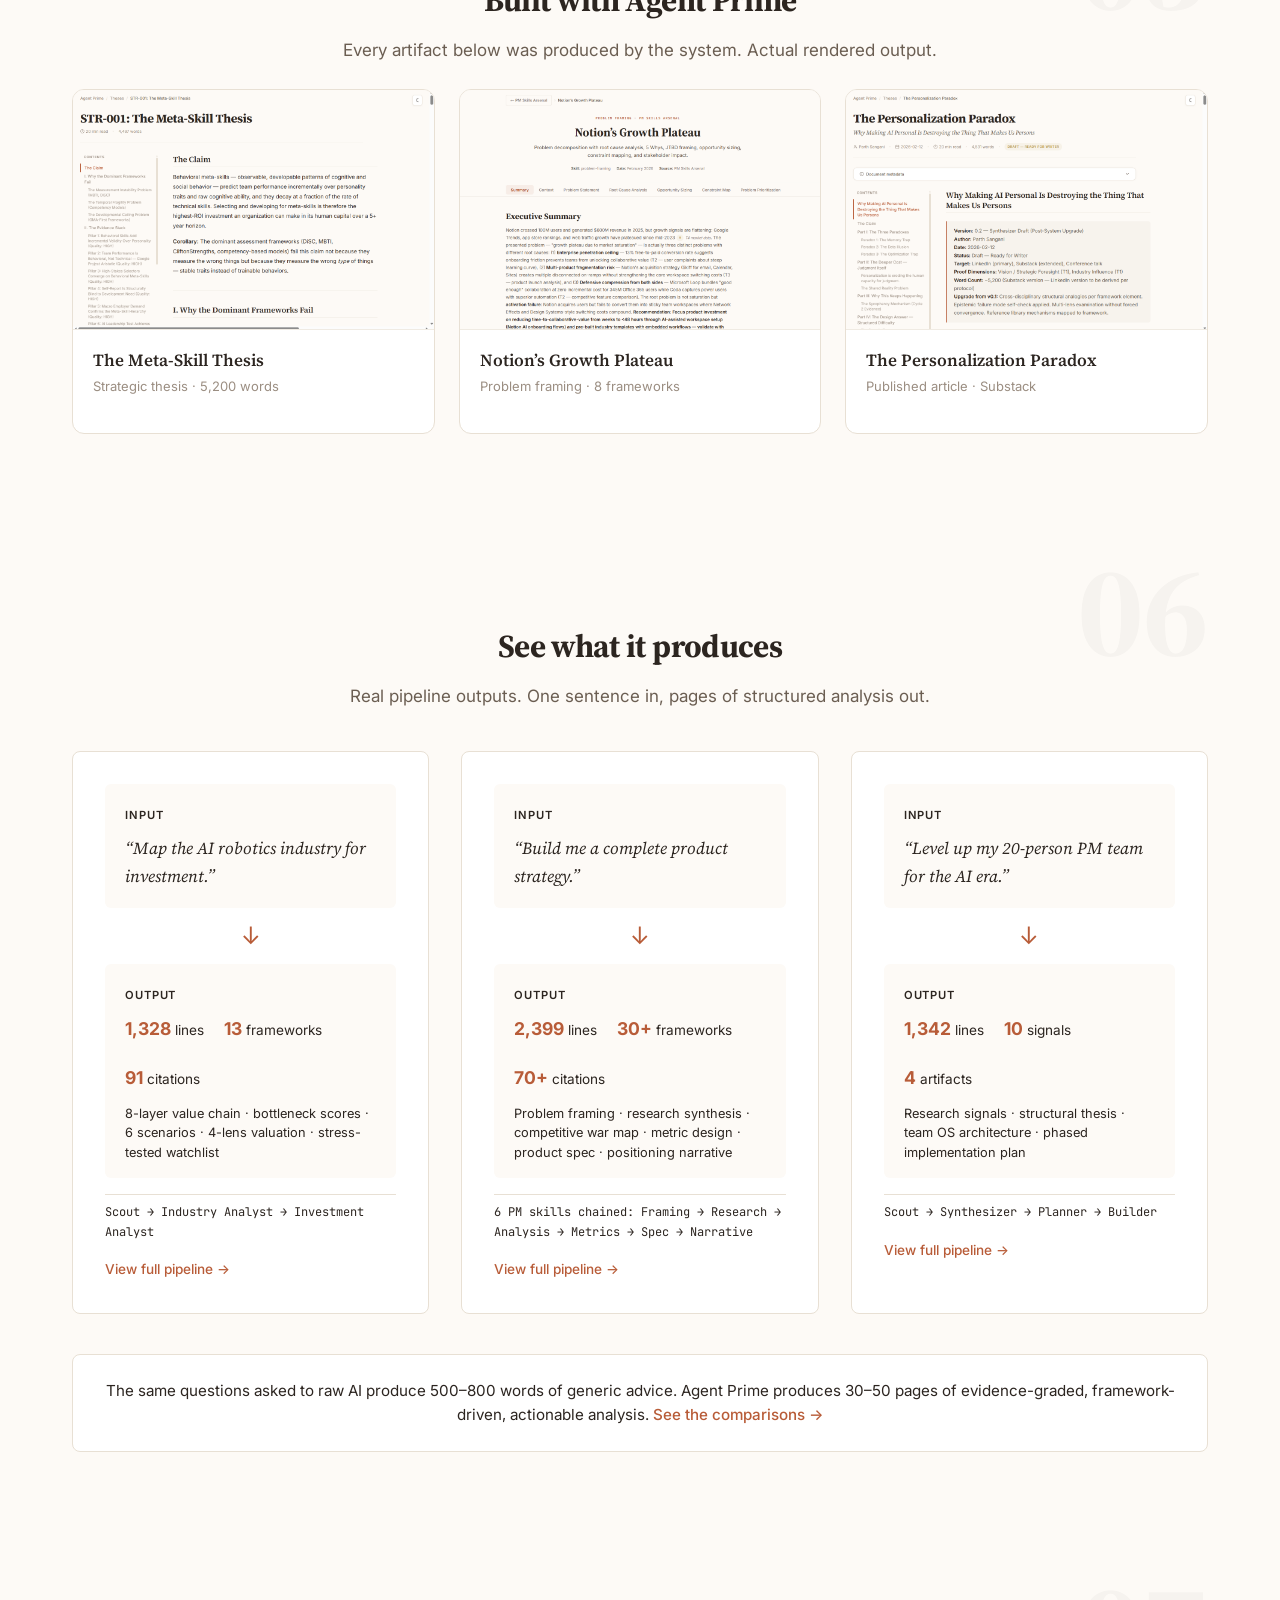
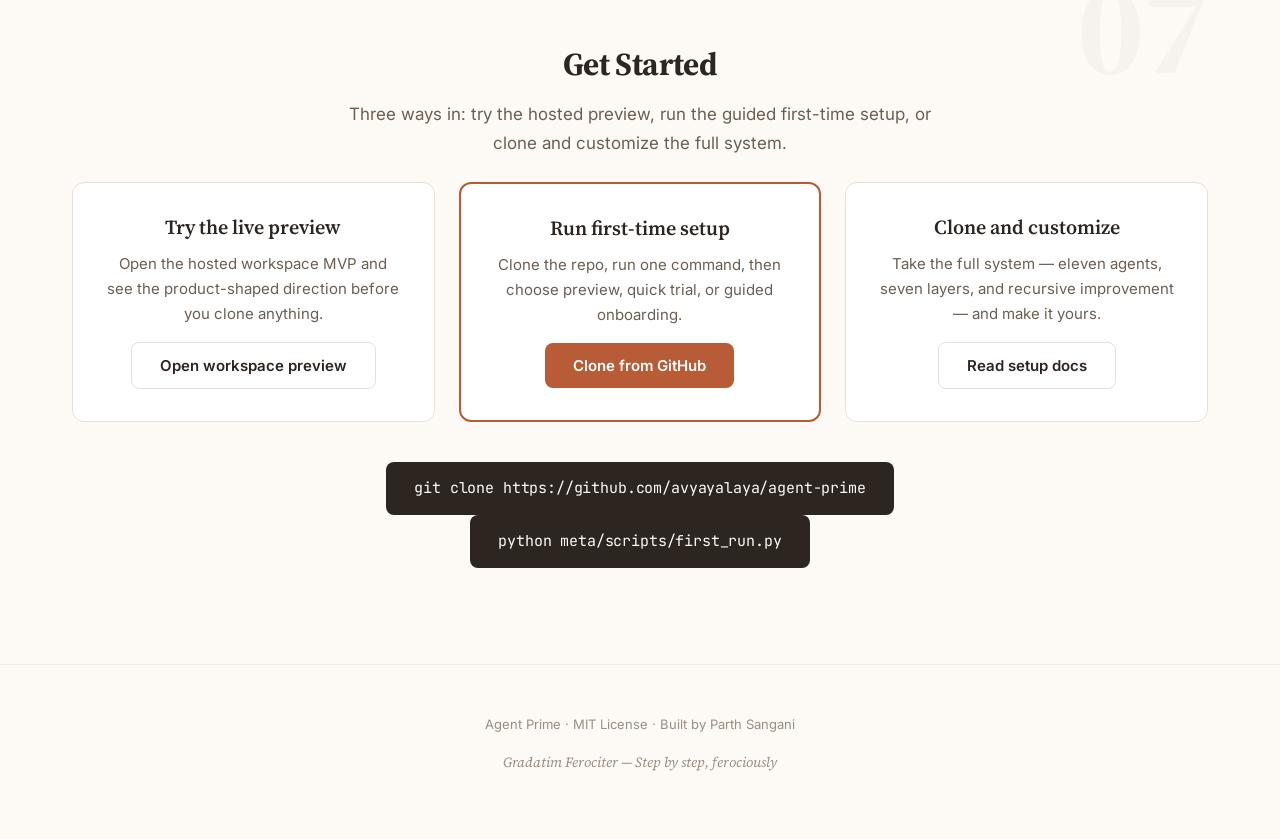
==== commit 91b90ebf: "Add first-run productization flow Co-authored-by: Copilot <223556219+Copilot@users.noreply.github.co" ====
--- a/index.html
+++ b/index.html
@@ -64,7 +64,7 @@
     </nav>
 
     <div class="site-nav__right">
-      <a href="#get-started" class="site-nav__cta">Clone the repo</a>
+      <a href="workspace-mvp/" class="site-nav__cta">Try live preview</a>
       <button
         class="theme-toggle"
         type="button"
@@ -117,8 +117,8 @@
         </div>
 
         <div class="hero__cta">
-          <a href="#get-started" class="btn btn--primary">Get Started</a>
-          <a href="https://github.com/avyayalaya/agent-prime" class="btn btn--secondary" target="_blank" rel="noopener">Star on GitHub</a>
+          <a href="workspace-mvp/" class="btn btn--primary">Try live preview</a>
+          <a href="#get-started" class="btn btn--secondary">Run first-time setup</a>
         </div>
       </div>
 
@@ -413,27 +413,40 @@
       <div class="section-number" aria-hidden="true">07</div>
       <div class="section__header">
         <h2 class="section__title">Get Started</h2>
+        <p class="section__subtitle">Three ways in: try the hosted preview, run the guided first-time setup, or clone and customize the full system.</p>
       </div>
 
       <div class="paths-grid stagger">
         <div class="path-card reveal">
-          <h3 class="path-card__title">Take One Piece</h3>
-          <p class="path-card__desc">Grab a context file, an agent prompt, or the memory pattern. Drop it into your workflow. Start compounding today.</p>
+          <h3 class="path-card__title">Try the live preview</h3>
+          <p class="path-card__desc">Open the hosted workspace MVP and see the product-shaped direction before you clone anything.</p>
+          <div class="hero__cta">
+            <a href="workspace-mvp/" class="btn btn--secondary">Open workspace preview</a>
+          </div>
         </div>
 
         <div class="path-card path-card--primary reveal">
-          <h3 class="path-card__title">Build Your Own</h3>
-          <p class="path-card__desc">Follow the guided projects. Research and Publish or Plan and Build. From zero to a working system in 30 minutes.</p>
+          <h3 class="path-card__title">Run first-time setup</h3>
+          <p class="path-card__desc">Clone the repo, run one command, then choose preview, quick trial, or guided onboarding.</p>
+          <div class="hero__cta">
+            <a href="https://github.com/avyayalaya/agent-prime" class="btn btn--primary" target="_blank" rel="noopener noreferrer">Clone from GitHub</a>
+          </div>
         </div>
 
         <div class="path-card reveal">
-          <h3 class="path-card__title">Clone Everything</h3>
-          <p class="path-card__desc">Full Agent Prime. Eleven agents, seven layers, recursive improvement. Instantiate it for your domain and make it yours.</p>
+          <h3 class="path-card__title">Clone and customize</h3>
+          <p class="path-card__desc">Take the full system — eleven agents, seven layers, and recursive improvement — and make it yours.</p>
+          <div class="hero__cta">
+            <a href="https://github.com/avyayalaya/agent-prime#readme" class="btn btn--secondary" target="_blank" rel="noopener noreferrer">Read setup docs</a>
+          </div>
         </div>
       </div>
 
       <div class="clone-command">
         <code class="clone-command__command">git clone https://github.com/avyayalaya/agent-prime</code>
+      </div>
+      <div class="clone-command">
+        <code class="clone-command__command">python meta/scripts/first_run.py</code>
       </div>
     </section>
   </main>
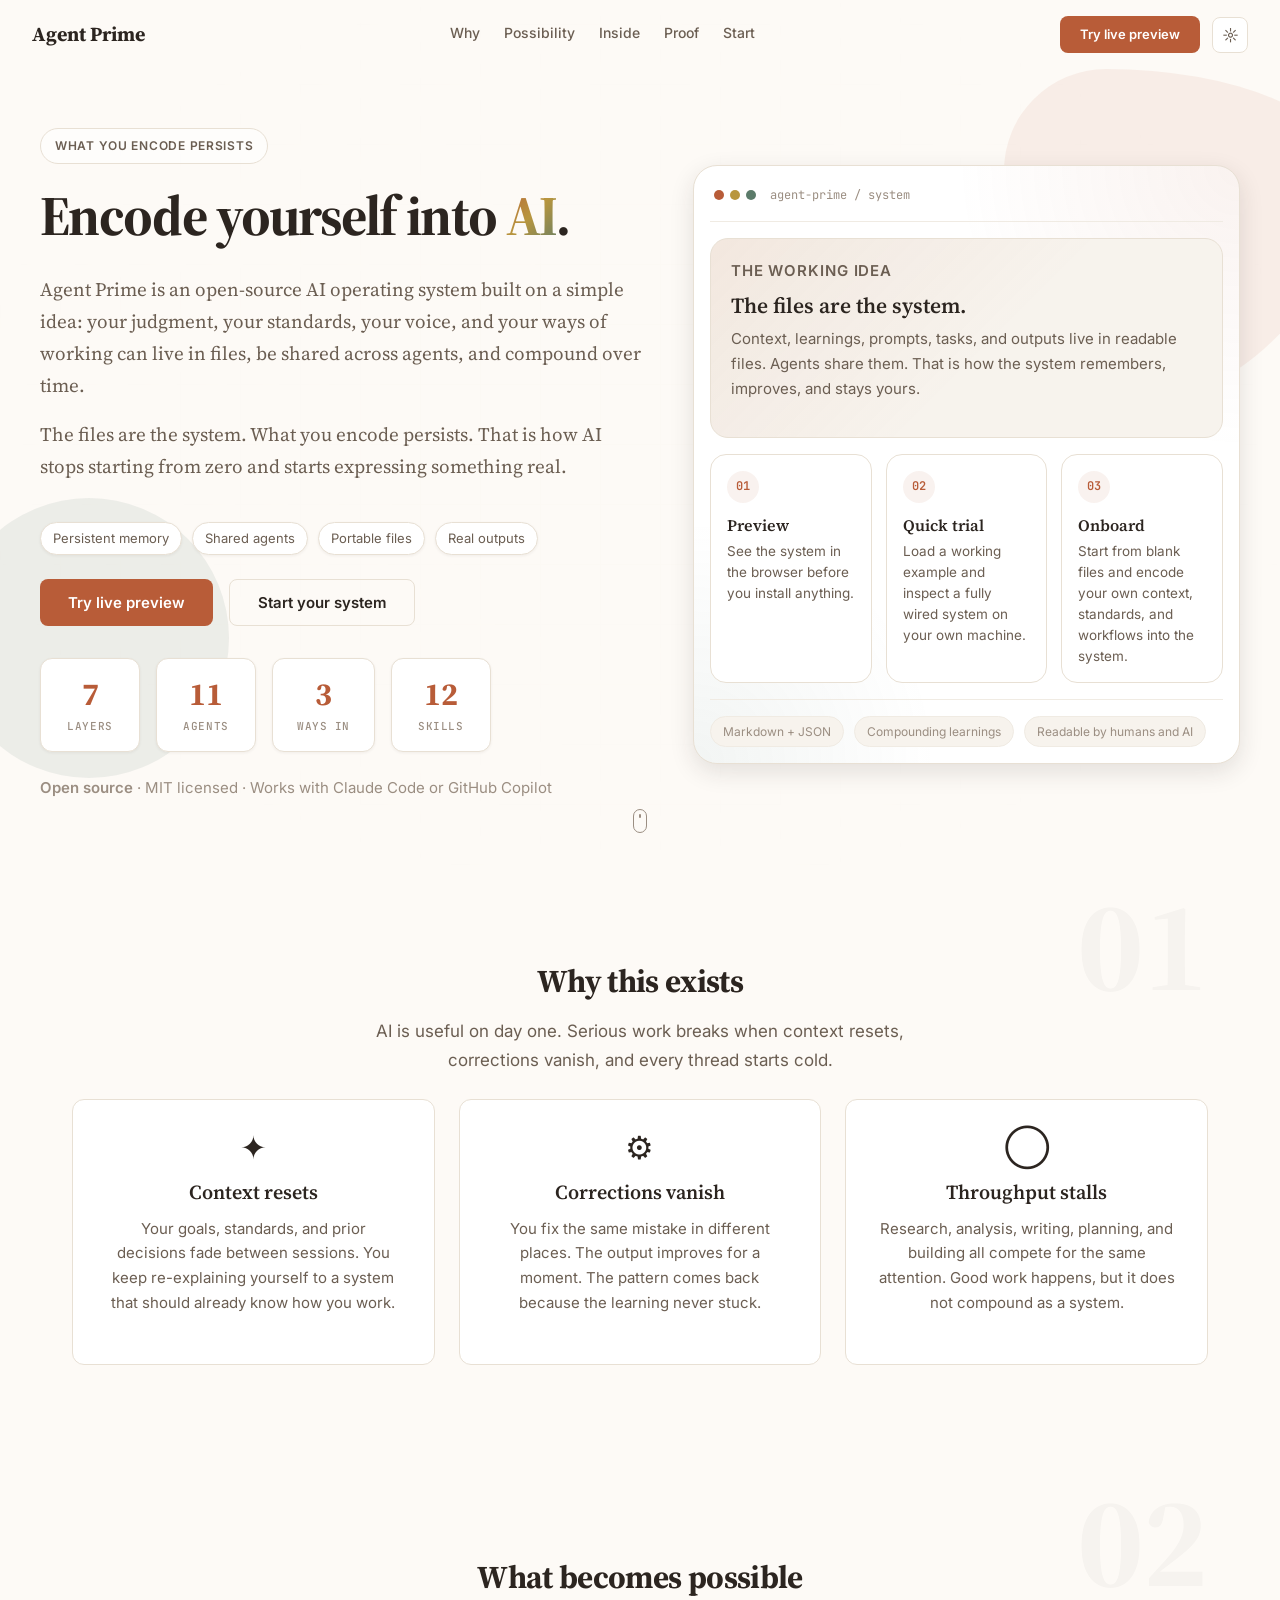
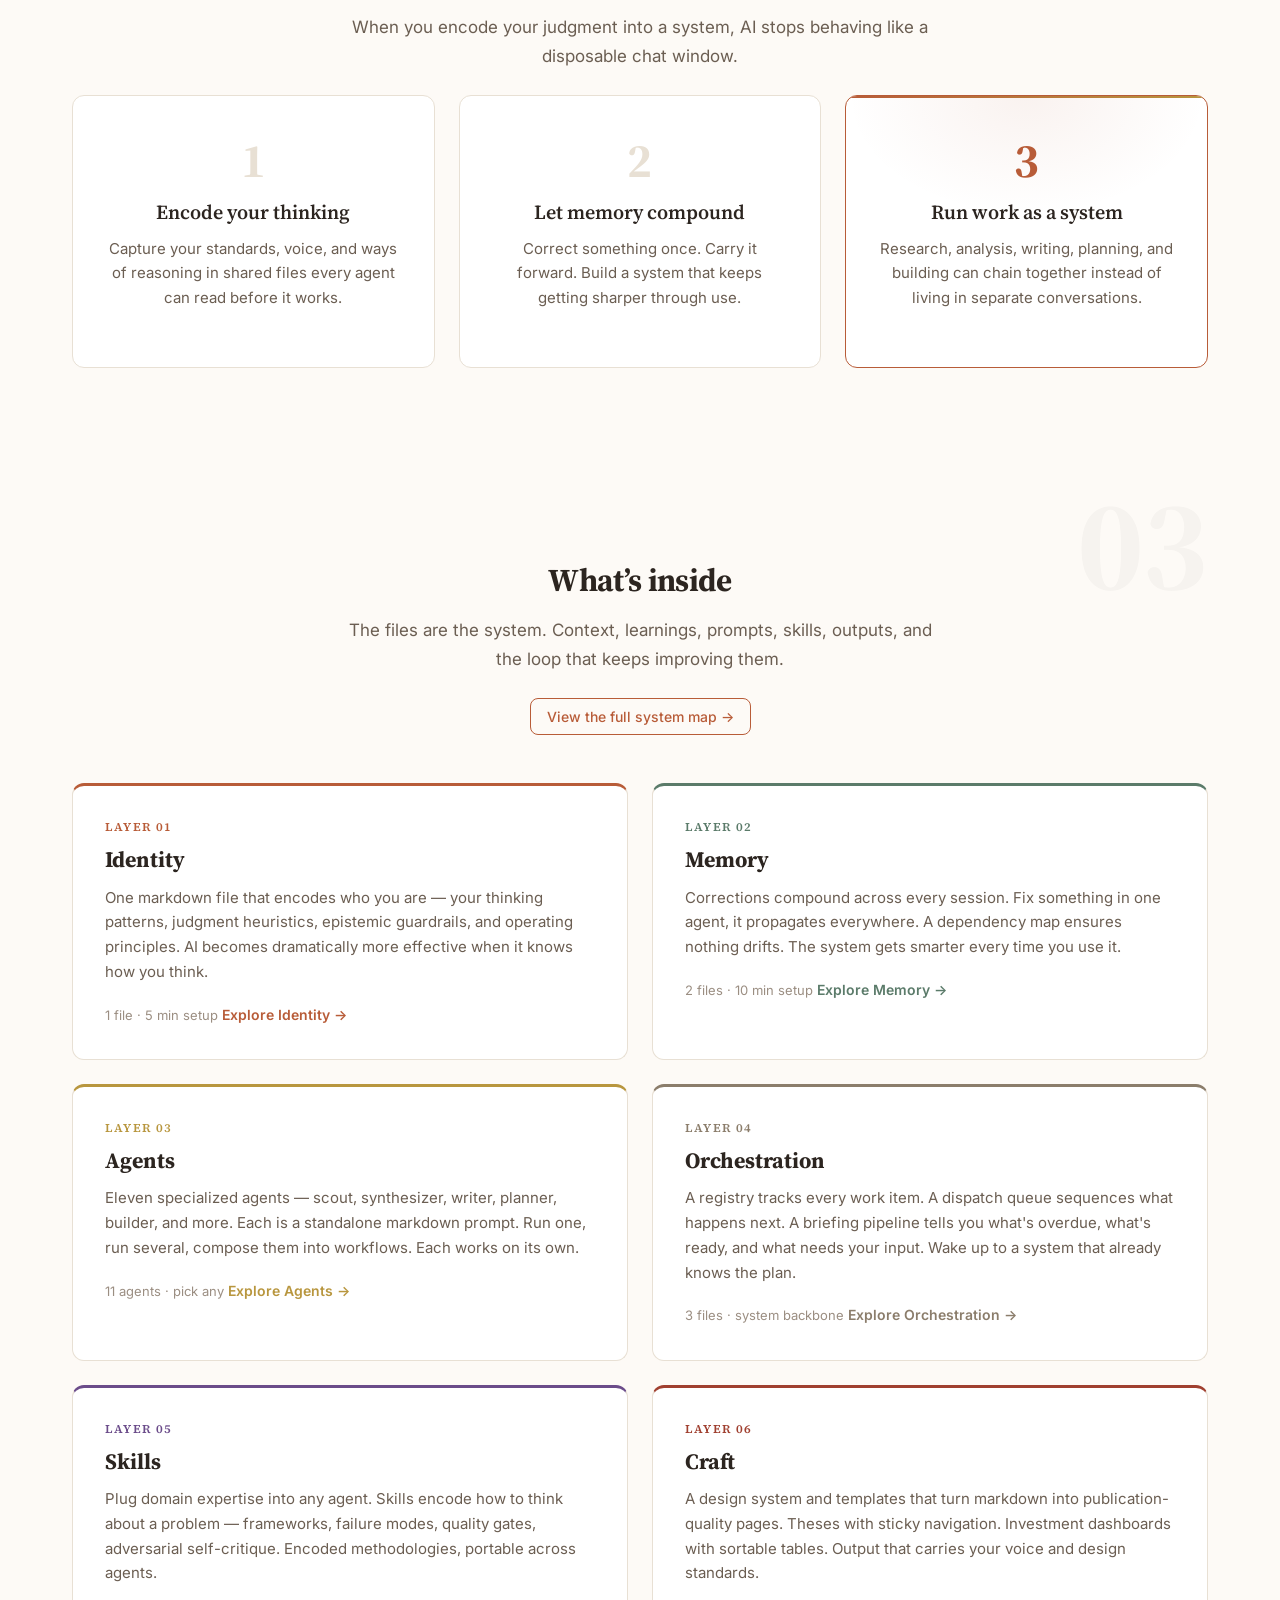
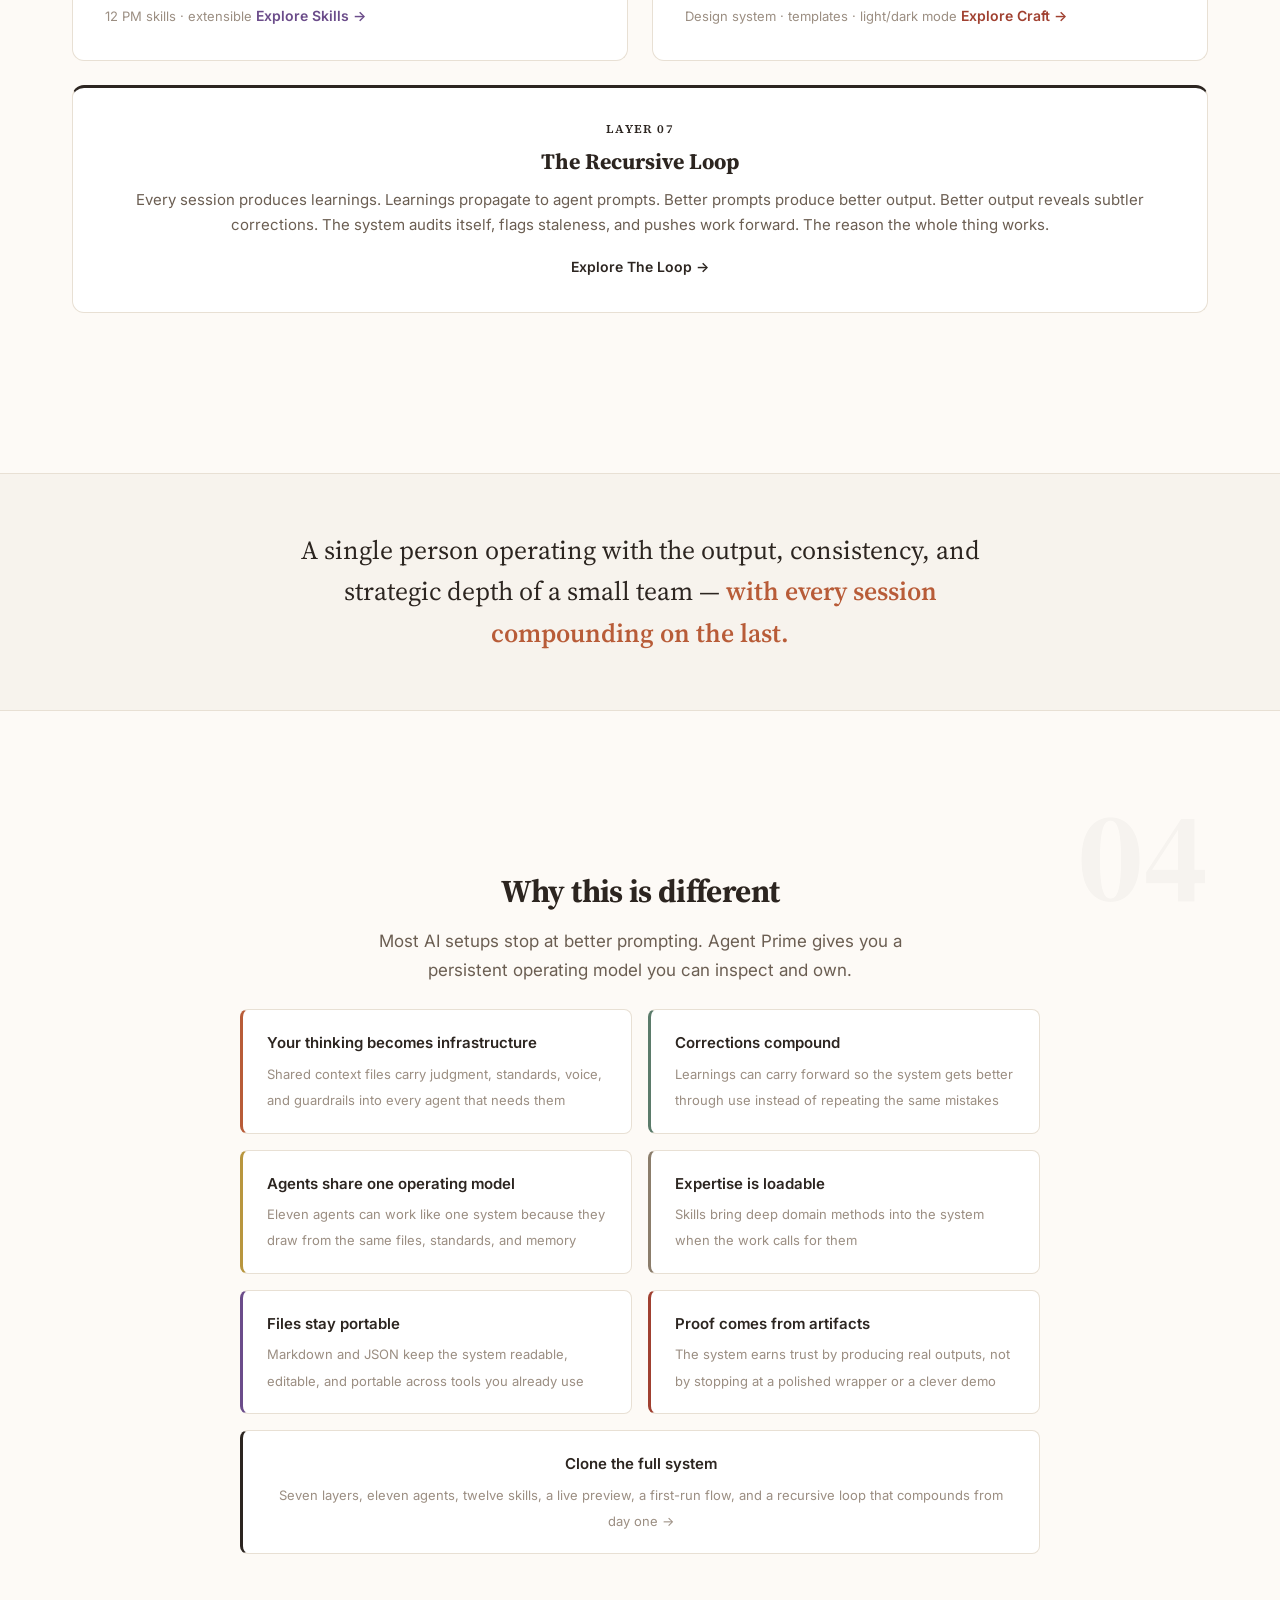
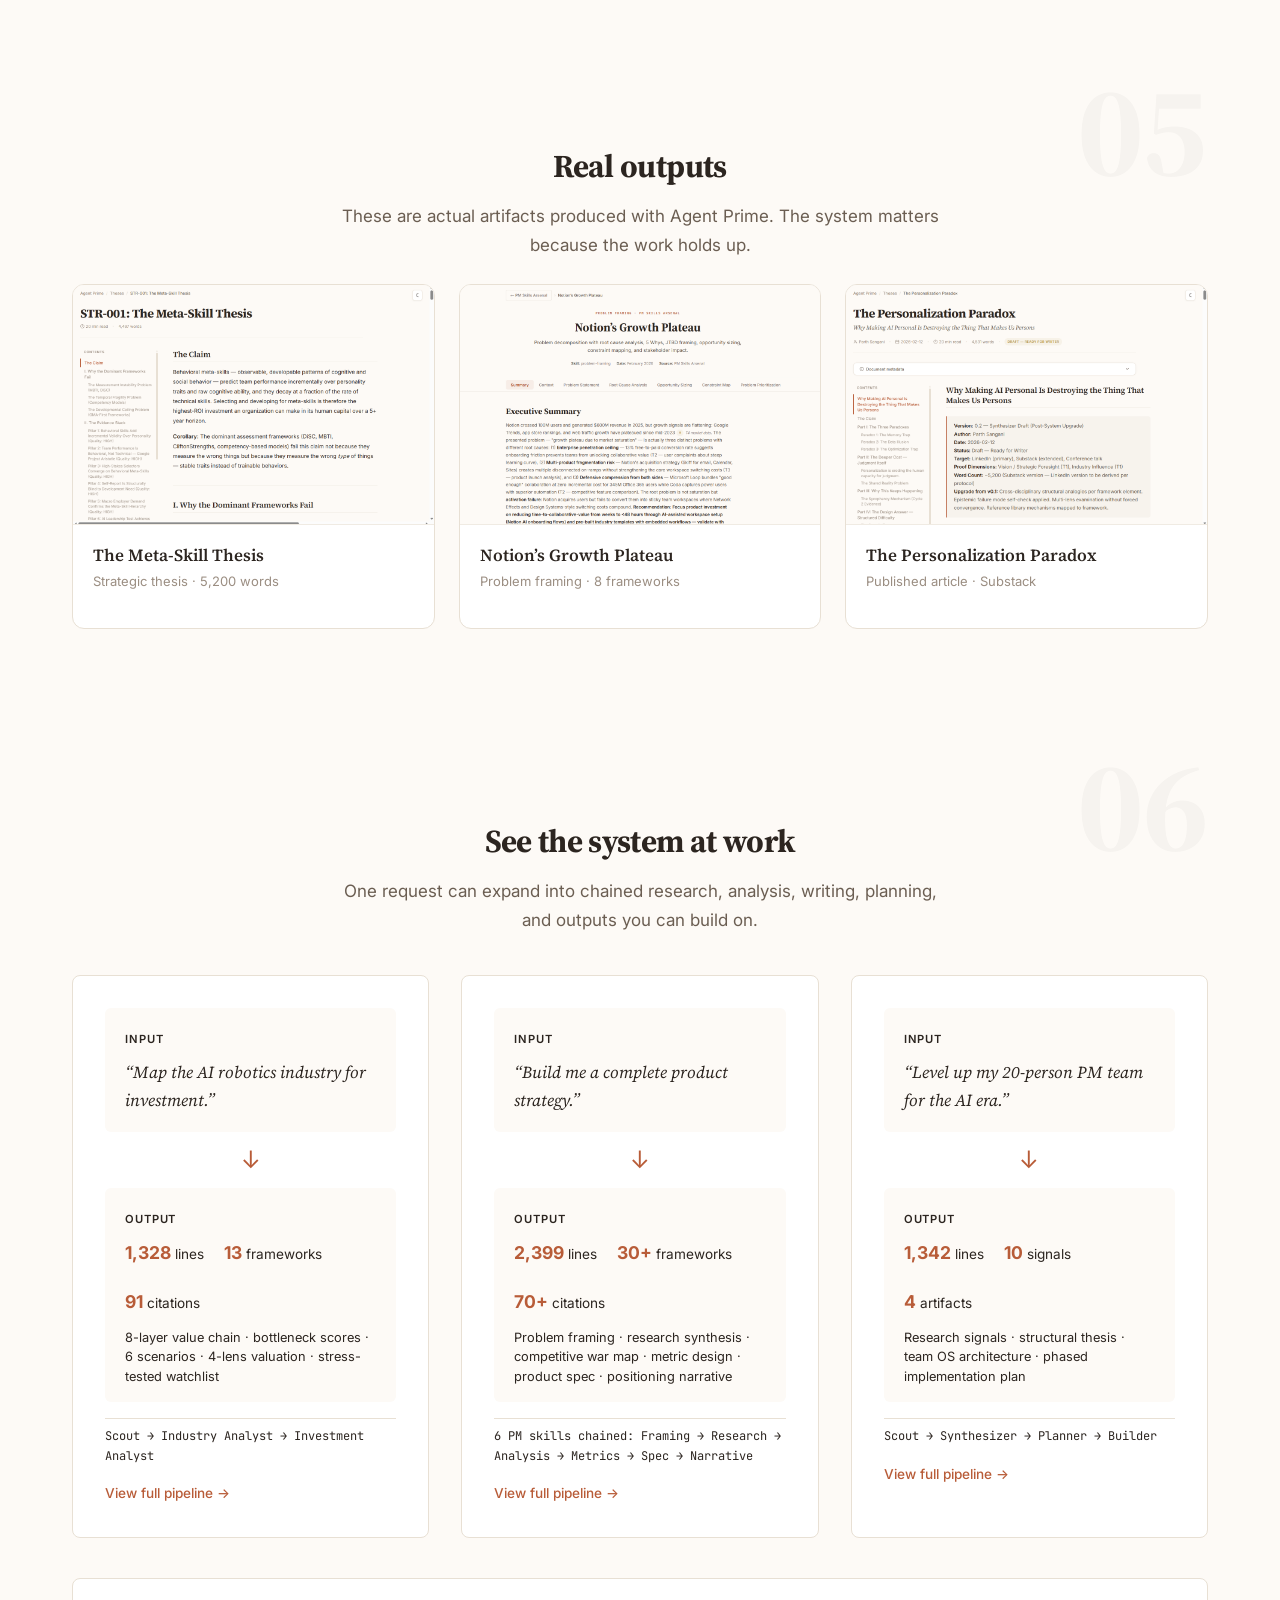
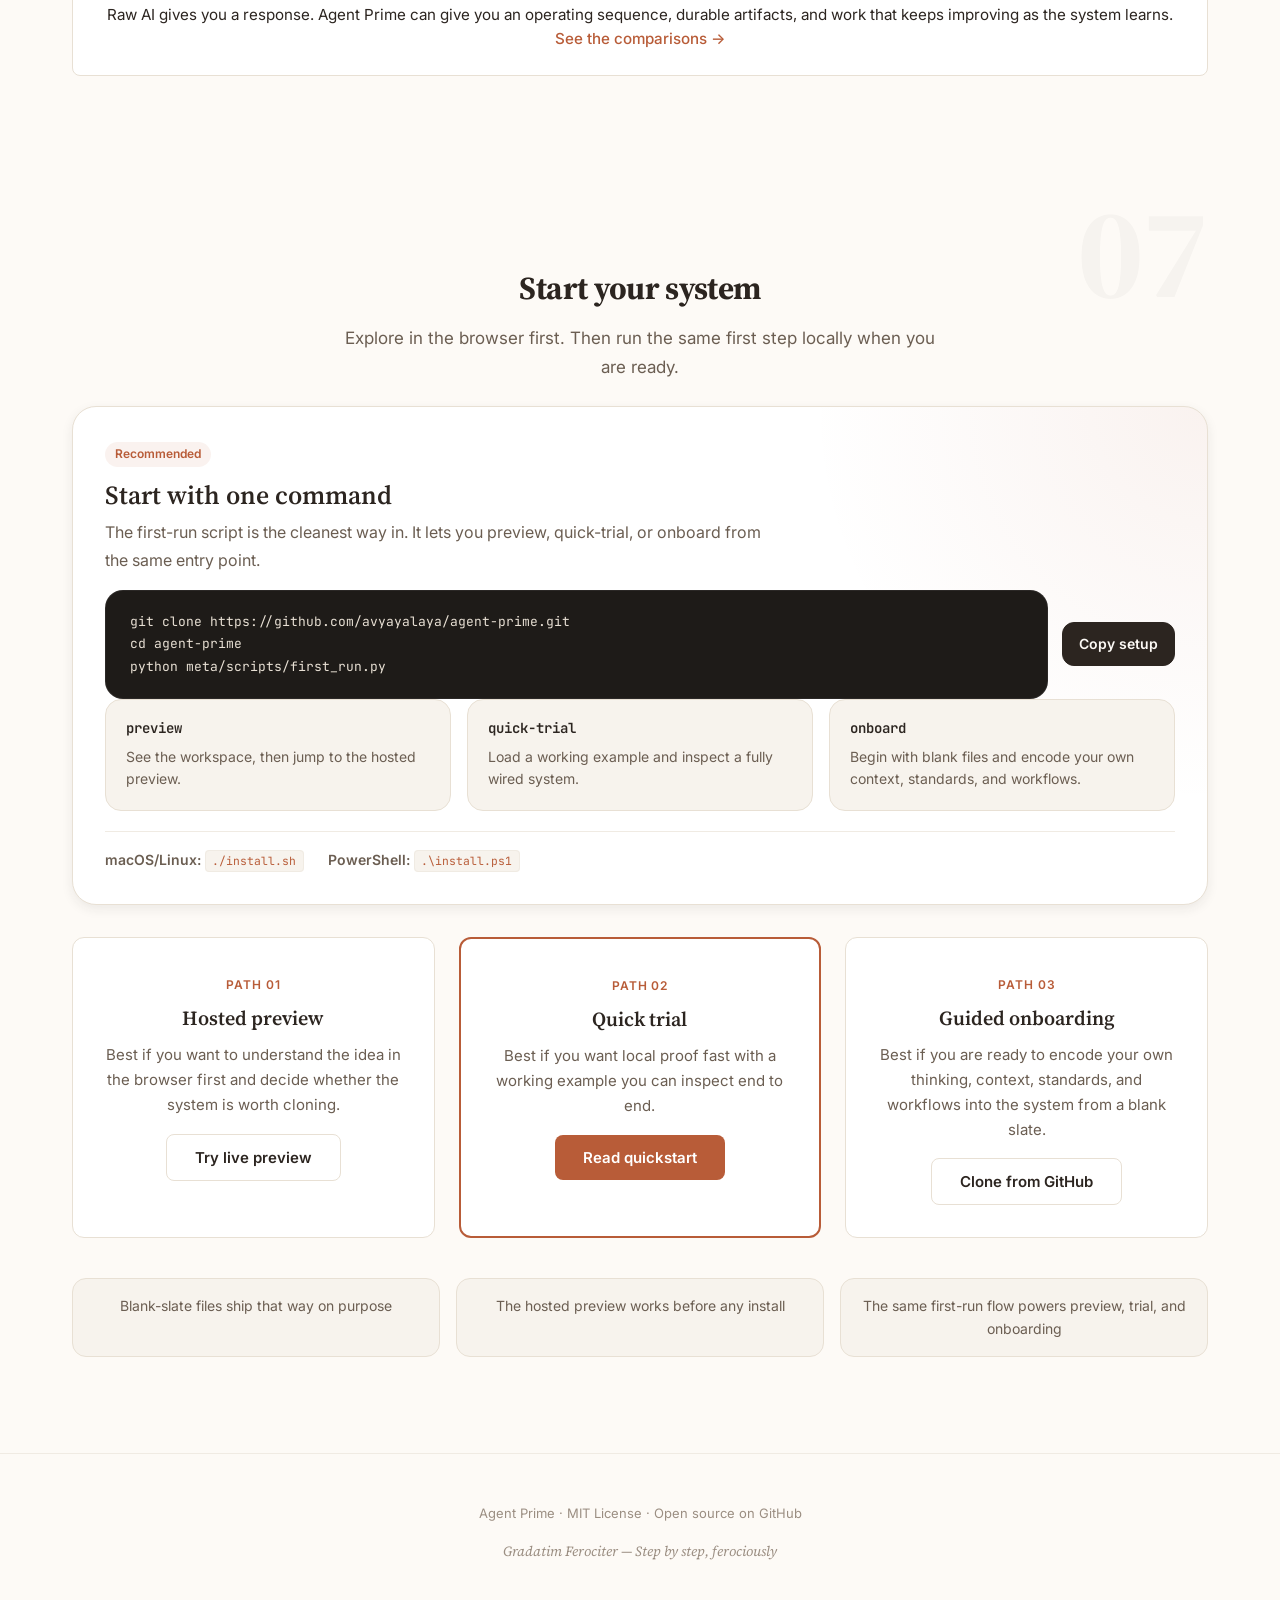
==== commit c7d6c2de: "Polish homepage narrative Co-authored-by: Copilot <223556219+Copilot@users.noreply.github.com>" ====
--- a/index.html
+++ b/index.html
@@ -3,15 +3,15 @@
 <head>
   <meta charset="UTF-8">
   <meta name="viewport" content="width=device-width, initial-scale=1.0">
-  <title>Agent Prime — A Persistent AI Operating System</title>
-  <meta name="description" content="An open-source AI operating system built entirely from markdown files. Seven architectural layers that give any LLM persistent identity, memory, and craft.">
-  <meta property="og:title" content="Agent Prime — A Persistent AI Operating System">
-  <meta property="og:description" content="Seven architectural layers built from markdown files. Persistent identity, compounding memory, parallel agents, publication-quality output.">
+  <title>Agent Prime — Encode Yourself into AI</title>
+  <meta name="description" content="An open-source AI operating system for encoding your judgment, standards, and workflows into files, agents, and memory that compound over time.">
+  <meta property="og:title" content="Agent Prime — Encode Yourself into AI">
+  <meta property="og:description" content="What you encode persists. Agent Prime turns your context, standards, and workflows into a system of files, agents, memory, and compounding output.">
   <meta property="og:type" content="website">
   <meta property="og:image" content="https://avyayalaya.github.io/agent-prime/assets/og-image.png">
   <meta name="twitter:card" content="summary_large_image">
-  <meta name="twitter:title" content="Agent Prime — A Persistent AI Operating System">
-  <meta name="twitter:description" content="An open-source AI operating system. Seven layers, eleven agents, zero dependencies.">
+  <meta name="twitter:title" content="Agent Prime — Encode Yourself into AI">
+  <meta name="twitter:description" content="Open-source AI operating system with persistent memory, shared agents, a live preview, and a one-command start.">
   <meta name="twitter:image" content="https://avyayalaya.github.io/agent-prime/assets/og-image.png">
 
   <!-- Favicon -->
@@ -55,11 +55,11 @@
 
     <nav aria-label="Main navigation">
       <ul class="site-nav__links" id="main-nav">
-        <li><a href="#paradigm">The Problem</a></li>
-        <li><a href="#levels">Three Levels</a></li>
-        <li><a href="#layers">The System</a></li>
-        <li><a href="#entry-points">Explore</a></li>
-        <li><a href="#get-started">Get Started</a></li>
+        <li><a href="#paradigm">Why</a></li>
+        <li><a href="#levels">Possibility</a></li>
+        <li><a href="#layers">Inside</a></li>
+        <li><a href="#pipelines">Proof</a></li>
+        <li><a href="#get-started">Start</a></li>
       </ul>
     </nav>
 
@@ -89,37 +89,100 @@
   <main>
 
     <!-- ===================== HERO (Cinematic) ===================== -->
-    <section id="hero" class="hero">
+    <section id="hero" class="hero hero--split">
       <div class="hero-shape s1"></div>
       <div class="hero-shape s2"></div>
       <div class="hero__grid-overlay"></div>
 
-      <div class="hero__content">
-        <h1 class="hero__headline">Agent <span class="gradient-text">Prime</span></h1>
-        <div class="hero__manifesto">
-          <p>Your AI forgets everything between sessions. Your corrections vanish. Your output sounds like everyone else's. None of it gets better on its own.</p>
-          <p>Agent Prime is the fix. Seven layers of persistent infrastructure &mdash; markdown files that give AI your thinking, your memory, your standards, and a recursive loop that compounds every session.</p>
-        </div>
-
-        <div class="hero-stats">
-          <div class="hero-stat">
-            <div class="hero-stat__val" data-count="7">0</div>
-            <div class="hero-stat__label">Layers</div>
-          </div>
-          <div class="hero-stat">
-            <div class="hero-stat__val" data-count="11">0</div>
-            <div class="hero-stat__label">Agents</div>
-          </div>
-        </div>
-
-        <div class="hero__author">
-          <strong>Parth Sangani</strong> &middot; Open source &middot; Zero dependencies
-        </div>
-
-        <div class="hero__cta">
-          <a href="workspace-mvp/" class="btn btn--primary">Try live preview</a>
-          <a href="#get-started" class="btn btn--secondary">Run first-time setup</a>
-        </div>
+      <div class="hero__content hero__content--split">
+        <div class="hero__copy">
+          <div class="hero__eyebrow">What you encode persists</div>
+          <h1 class="hero__headline">Encode yourself into <span class="gradient-text">AI</span>.</h1>
+          <div class="hero__manifesto">
+            <p>Agent Prime is an open-source AI operating system built on a simple idea: your judgment, your standards, your voice, and your ways of working can live in files, be shared across agents, and compound over time.</p>
+            <p>The files are the system. What you encode persists. That is how AI stops starting from zero and starts expressing something real.</p>
+          </div>
+
+          <div class="hero__signal-row" aria-label="Highlights">
+            <span class="hero__signal">Persistent memory</span>
+            <span class="hero__signal">Shared agents</span>
+            <span class="hero__signal">Portable files</span>
+            <span class="hero__signal">Real outputs</span>
+          </div>
+
+          <div class="hero__cta">
+            <a href="workspace-mvp/" class="btn btn--primary">Try live preview</a>
+            <a href="#get-started" class="btn btn--secondary">Start your system</a>
+          </div>
+
+          <div class="hero-stats">
+            <div class="hero-stat">
+              <div class="hero-stat__val" data-count="7">0</div>
+              <div class="hero-stat__label">Layers</div>
+            </div>
+            <div class="hero-stat">
+              <div class="hero-stat__val" data-count="11">0</div>
+              <div class="hero-stat__label">Agents</div>
+            </div>
+            <div class="hero-stat">
+              <div class="hero-stat__val" data-count="3">0</div>
+              <div class="hero-stat__label">Ways In</div>
+            </div>
+            <div class="hero-stat">
+              <div class="hero-stat__val" data-count="12">0</div>
+              <div class="hero-stat__label">Skills</div>
+            </div>
+          </div>
+
+          <div class="hero__author">
+            <strong>Open source</strong> &middot; MIT licensed &middot; Works with Claude Code or GitHub Copilot
+          </div>
+        </div>
+
+        <aside class="hero-panel reveal" aria-label="Agent Prime working model">
+          <div class="hero-panel__shell">
+            <div class="hero-panel__topbar">
+              <div class="hero-panel__dots" aria-hidden="true">
+                <span></span><span></span><span></span>
+              </div>
+              <div class="hero-panel__path">agent-prime / system</div>
+            </div>
+
+            <div class="hero-panel__body">
+              <div class="hero-panel__card hero-panel__card--accent">
+                <p class="hero-panel__eyebrow">The working idea</p>
+                <h3>The files are the system.</h3>
+                <p>Context, learnings, prompts, tasks, and outputs live in readable files. Agents share them. That is how the system remembers, improves, and stays yours.</p>
+              </div>
+
+              <div class="hero-mode-grid">
+                <div class="hero-mode-card">
+                  <span class="hero-mode-card__tag">01</span>
+                  <h4>Preview</h4>
+                  <p>See the system in the browser before you install anything.</p>
+                </div>
+
+                <div class="hero-mode-card">
+                  <span class="hero-mode-card__tag">02</span>
+                  <h4>Quick trial</h4>
+                  <p>Load a working example and inspect a fully wired system on your own machine.</p>
+                </div>
+
+                <div class="hero-mode-card">
+                  <span class="hero-mode-card__tag">03</span>
+                  <h4>Onboard</h4>
+                  <p>Start from blank files and encode your own context, standards, and workflows into the system.</p>
+                </div>
+              </div>
+            </div>
+
+            <div class="hero-panel__footer">
+              <span>Markdown + JSON</span>
+              <span>Compounding learnings</span>
+              <span>Readable by humans and AI</span>
+            </div>
+          </div>
+        </aside>
       </div>
 
       <div class="scroll-indicator" aria-hidden="true"><span></span></div>
@@ -129,24 +192,27 @@
     <section id="paradigm" class="section fade-in">
       <div class="section-number" aria-hidden="true">01</div>
       <div class="section__header">
-        <h2 class="section__title">Three ceilings</h2>
-        <p class="section__subtitle">What breaks when you try to do serious work with AI</p>
+        <h2 class="section__title">Why this exists</h2>
+        <p class="section__subtitle">AI is useful on day one. Serious work breaks when context resets, corrections vanish, and every thread starts cold.</p>
       </div>
 
       <div class="ceilings-grid stagger">
         <div class="ceiling-card reveal">
-          <h3 class="ceiling-card__title">Context Ceiling</h3>
-          <p class="ceiling-card__desc">Every session starts from zero. Your goals, your thinking patterns, what you tried last week — gone. Agent Prime retains 42+ key decisions, 14+ voice corrections, and 11+ agent design learnings. Every session starts where the last one ended.</p>
+          <div class="ceiling-card__icon" aria-hidden="true">&#10022;</div>
+          <h3 class="ceiling-card__title">Context resets</h3>
+          <p class="ceiling-card__desc">Your goals, standards, and prior decisions fade between sessions. You keep re-explaining yourself to a system that should already know how you work.</p>
         </div>
 
         <div class="ceiling-card reveal">
-          <h3 class="ceiling-card__title">Consistency Ceiling</h3>
-          <p class="ceiling-card__desc">You fix the same mistake three times. Each correction is local to one session. Agent Prime captures each mistake as a permanent rule. The rule propagates to every agent that needs it. The mistake cannot recur.</p>
+          <div class="ceiling-card__icon" aria-hidden="true">&#9881;</div>
+          <h3 class="ceiling-card__title">Corrections vanish</h3>
+          <p class="ceiling-card__desc">You fix the same mistake in different places. The output improves for a moment. The pattern comes back because the learning never stuck.</p>
         </div>
 
         <div class="ceiling-card reveal">
-          <h3 class="ceiling-card__title">Throughput Ceiling</h3>
-          <p class="ceiling-card__desc">One conversation, one task, one thread. Agent Prime runs parallel workstreams — research, synthesis, writing, analysis — each agent carrying encoded expertise. You review and decide. The system does the rest.</p>
+          <div class="ceiling-card__icon" aria-hidden="true">&#9711;</div>
+          <h3 class="ceiling-card__title">Throughput stalls</h3>
+          <p class="ceiling-card__desc">Research, analysis, writing, planning, and building all compete for the same attention. Good work happens, but it does not compound as a system.</p>
         </div>
       </div>
     </section>
@@ -155,27 +221,27 @@
     <section id="levels" class="section fade-in">
       <div class="section-number" aria-hidden="true">02</div>
       <div class="section__header">
-        <h2 class="section__title">Three levels</h2>
-        <p class="section__subtitle">How people actually use AI, and where Agent Prime sits</p>
+        <h2 class="section__title">What becomes possible</h2>
+        <p class="section__subtitle">When you encode your judgment into a system, AI stops behaving like a disposable chat window.</p>
       </div>
 
       <div class="levels-grid stagger">
         <div class="level-card reveal">
           <div class="level-card__num">1</div>
-          <h3>AI as Tool</h3>
-          <p>Give AI your thinking model — your frameworks, evidence standards, quality bar. Output quality jumps immediately.</p>
+          <h3>Encode your thinking</h3>
+          <p>Capture your standards, voice, and ways of reasoning in shared files every agent can read before it works.</p>
         </div>
 
         <div class="level-card reveal">
           <div class="level-card__num">2</div>
-          <h3>AI as Partner</h3>
-          <p>It challenges you. Each conversation sharpens your mental model. AI as thinking partner, pushing back where you're wrong.</p>
+          <h3>Let memory compound</h3>
+          <p>Correct something once. Carry it forward. Build a system that keeps getting sharper through use.</p>
         </div>
 
         <div class="level-card level-card--featured reveal">
           <div class="level-card__num">3</div>
-          <h3>AI as Infrastructure</h3>
-          <p>A system of agents pursuing your goals. Every session makes the next one smarter. Recursive loops. A system that builds systems. Agent Prime is what Level 3 looks like in practice.</p>
+          <h3>Run work as a system</h3>
+          <p>Research, analysis, writing, planning, and building can chain together instead of living in separate conversations.</p>
         </div>
       </div>
     </section>
@@ -184,8 +250,8 @@
     <section id="layers" class="section fade-in">
       <div class="section-number" aria-hidden="true">03</div>
       <div class="section__header">
-        <h2 class="section__title">The System</h2>
-        <p class="section__subtitle">Seven layers, each independently useful. Together, they compound.</p>
+        <h2 class="section__title">What&rsquo;s inside</h2>
+        <p class="section__subtitle">The files are the system. Context, learnings, prompts, skills, outputs, and the loop that keeps improving them.</p>
         <a href="https://github.com/avyayalaya/agent-prime/blob/main/system_map_v3.md" class="section__map-link" target="_blank" rel="noopener noreferrer">View the full system map &rarr;</a>
       </div>
 
@@ -256,44 +322,44 @@
     <section id="entry-points" class="section fade-in">
       <div class="section-number" aria-hidden="true">04</div>
       <div class="section__header">
-        <h2 class="section__title">Where do you start?</h2>
-        <p class="section__subtitle">Pick the layer that solves your most pressing problem.</p>
+        <h2 class="section__title">Why this is different</h2>
+        <p class="section__subtitle">Most AI setups stop at better prompting. Agent Prime gives you a persistent operating model you can inspect and own.</p>
       </div>
 
       <div class="decision-grid stagger">
         <a href="identity.html" class="decision-card reveal" data-layer="identity">
-          <p class="decision-card__problem">Identity</p>
-          <span class="decision-card__solution">AI becomes dramatically more effective when it knows how you think</span>
-        </a>
-
-        <a href="memory.html" class="decision-card reveal" data-layer="memory">
-          <p class="decision-card__problem">Memory</p>
-          <span class="decision-card__solution">Every correction compounds across every session and every agent</span>
-        </a>
-
-        <a href="agents.html" class="decision-card reveal" data-layer="agents">
-          <p class="decision-card__problem">Agents</p>
-          <span class="decision-card__solution">Run research, writing, and analysis in parallel with specialized agents</span>
-        </a>
-
-        <a href="orchestration.html" class="decision-card reveal" data-layer="orchestration">
-          <p class="decision-card__problem">Orchestration</p>
-          <span class="decision-card__solution">A system that tracks everything, sequences work, and knows the plan</span>
+          <p class="decision-card__problem">Your thinking becomes infrastructure</p>
+          <span class="decision-card__solution">Shared context files carry judgment, standards, voice, and guardrails into every agent that needs them</span>
+        </a>
+
+        <a href="workspace-mvp/" class="decision-card reveal" data-layer="memory">
+          <p class="decision-card__problem">Corrections compound</p>
+          <span class="decision-card__solution">Learnings can carry forward so the system gets better through use instead of repeating the same mistakes</span>
+        </a>
+
+        <a href="#pipelines" class="decision-card reveal" data-layer="agents">
+          <p class="decision-card__problem">Agents share one operating model</p>
+          <span class="decision-card__solution">Eleven agents can work like one system because they draw from the same files, standards, and memory</span>
+        </a>
+
+        <a href="#get-started" class="decision-card reveal" data-layer="orchestration">
+          <p class="decision-card__problem">Expertise is loadable</p>
+          <span class="decision-card__solution">Skills bring deep domain methods into the system when the work calls for them</span>
         </a>
 
         <a href="skills.html" class="decision-card reveal" data-layer="skills">
-          <p class="decision-card__problem">Skills</p>
-          <span class="decision-card__solution">Encode domain expertise as repeatable methodology any agent can use</span>
+          <p class="decision-card__problem">Files stay portable</p>
+          <span class="decision-card__solution">Markdown and JSON keep the system readable, editable, and portable across tools you already use</span>
         </a>
 
         <a href="craft.html" class="decision-card reveal" data-layer="craft">
-          <p class="decision-card__problem">Craft</p>
-          <span class="decision-card__solution">Publication-quality output that carries your voice and design standards</span>
-        </a>
-
-        <a href="#get-started" class="decision-card decision-card--full reveal" data-layer="all">
-          <p class="decision-card__problem">The whole system</p>
-          <span class="decision-card__solution">All seven layers, recursive improvement, compounding from day one &rarr; Clone Agent Prime</span>
+          <p class="decision-card__problem">Proof comes from artifacts</p>
+          <span class="decision-card__solution">The system earns trust by producing real outputs, not by stopping at a polished wrapper or a clever demo</span>
+        </a>
+
+        <a href="https://github.com/avyayalaya/agent-prime" class="decision-card decision-card--full reveal" data-layer="all" target="_blank" rel="noopener noreferrer">
+          <p class="decision-card__problem">Clone the full system</p>
+          <span class="decision-card__solution">Seven layers, eleven agents, twelve skills, a live preview, a first-run flow, and a recursive loop that compounds from day one &rarr;</span>
         </a>
       </div>
     </section>
@@ -302,8 +368,8 @@
     <section id="artifacts" class="section fade-in">
       <div class="section-number" aria-hidden="true">05</div>
       <div class="section__header">
-        <h2 class="section__title">Built with Agent Prime</h2>
-        <p class="section__subtitle">Every artifact below was produced by the system. Actual rendered output.</p>
+        <h2 class="section__title">Real outputs</h2>
+        <p class="section__subtitle">These are actual artifacts produced with Agent Prime. The system matters because the work holds up.</p>
       </div>
 
       <div class="gallery-grid stagger">
@@ -338,8 +404,8 @@
     <section id="pipelines" class="section fade-in">
       <div class="section-number" aria-hidden="true">06</div>
       <div class="section__header">
-        <h2 class="section__title">See what it produces</h2>
-        <p class="section__subtitle">Real pipeline outputs. One sentence in, pages of structured analysis out.</p>
+        <h2 class="section__title">See the system at work</h2>
+        <p class="section__subtitle">One request can expand into chained research, analysis, writing, planning, and outputs you can build on.</p>
       </div>
 
       <div class="pipeline-grid stagger">
@@ -404,7 +470,7 @@
       </div>
 
       <div class="pipeline-comparison">
-        <p class="pipeline-comparison__text">The same questions asked to raw AI produce 500&ndash;800 words of generic advice. Agent Prime produces 30&ndash;50 pages of evidence-graded, framework-driven, actionable analysis. <a href="https://github.com/avyayalaya/agent-prime/tree/main/examples" target="_blank" rel="noopener noreferrer">See the comparisons &rarr;</a></p>
+        <p class="pipeline-comparison__text">Raw AI gives you a response. Agent Prime can give you an operating sequence, durable artifacts, and work that keeps improving as the system learns. <a href="https://github.com/avyayalaya/agent-prime/tree/main/examples" target="_blank" rel="noopener noreferrer">See the comparisons &rarr;</a></p>
       </div>
     </section>
 
@@ -412,48 +478,95 @@
     <section id="get-started" class="section fade-in">
       <div class="section-number" aria-hidden="true">07</div>
       <div class="section__header">
-        <h2 class="section__title">Get Started</h2>
-        <p class="section__subtitle">Three ways in: try the hosted preview, run the guided first-time setup, or clone and customize the full system.</p>
+        <h2 class="section__title">Start your system</h2>
+        <p class="section__subtitle">Explore in the browser first. Then run the same first step locally when you are ready.</p>
+      </div>
+
+      <div class="setup-panel reveal">
+        <div class="setup-panel__header">
+          <div>
+            <span class="badge badge--accent">Recommended</span>
+            <h3 class="setup-panel__title">Start with one command</h3>
+            <p class="setup-panel__desc">The first-run script is the cleanest way in. It lets you preview, quick-trial, or onboard from the same entry point.</p>
+          </div>
+        </div>
+
+        <div class="setup-panel__command-row">
+          <pre class="setup-panel__command"><code>git clone https://github.com/avyayalaya/agent-prime.git
+cd agent-prime
+python meta/scripts/first_run.py</code></pre>
+          <button
+            class="copy-button copy-button--dark"
+            type="button"
+            data-copy-text="git clone https://github.com/avyayalaya/agent-prime.git
+cd agent-prime
+python meta/scripts/first_run.py"
+          >
+            Copy setup
+          </button>
+        </div>
+
+        <div class="setup-option-grid">
+          <div class="setup-option">
+            <h4>preview</h4>
+            <p>See the workspace, then jump to the hosted preview.</p>
+          </div>
+          <div class="setup-option">
+            <h4>quick-trial</h4>
+            <p>Load a working example and inspect a fully wired system.</p>
+          </div>
+          <div class="setup-option">
+            <h4>onboard</h4>
+            <p>Begin with blank files and encode your own context, standards, and workflows.</p>
+          </div>
+        </div>
+
+        <div class="setup-panel__meta">
+          <span><strong>macOS/Linux:</strong> <code>./install.sh</code></span>
+          <span><strong>PowerShell:</strong> <code>.\install.ps1</code></span>
+        </div>
       </div>
 
       <div class="paths-grid stagger">
         <div class="path-card reveal">
-          <h3 class="path-card__title">Try the live preview</h3>
-          <p class="path-card__desc">Open the hosted workspace MVP and see the product-shaped direction before you clone anything.</p>
+          <span class="path-card__kicker">Path 01</span>
+          <h3 class="path-card__title">Hosted preview</h3>
+          <p class="path-card__desc">Best if you want to understand the idea in the browser first and decide whether the system is worth cloning.</p>
           <div class="hero__cta">
-            <a href="workspace-mvp/" class="btn btn--secondary">Open workspace preview</a>
+            <a href="workspace-mvp/" class="btn btn--secondary">Try live preview</a>
           </div>
         </div>
 
         <div class="path-card path-card--primary reveal">
-          <h3 class="path-card__title">Run first-time setup</h3>
-          <p class="path-card__desc">Clone the repo, run one command, then choose preview, quick trial, or guided onboarding.</p>
+          <span class="path-card__kicker">Path 02</span>
+          <h3 class="path-card__title">Quick trial</h3>
+          <p class="path-card__desc">Best if you want local proof fast with a working example you can inspect end to end.</p>
           <div class="hero__cta">
-            <a href="https://github.com/avyayalaya/agent-prime" class="btn btn--primary" target="_blank" rel="noopener noreferrer">Clone from GitHub</a>
+            <a href="https://github.com/avyayalaya/agent-prime/blob/main/QUICKSTART.md" class="btn btn--primary" target="_blank" rel="noopener noreferrer">Read quickstart</a>
           </div>
         </div>
 
         <div class="path-card reveal">
-          <h3 class="path-card__title">Clone and customize</h3>
-          <p class="path-card__desc">Take the full system — eleven agents, seven layers, and recursive improvement — and make it yours.</p>
+          <span class="path-card__kicker">Path 03</span>
+          <h3 class="path-card__title">Guided onboarding</h3>
+          <p class="path-card__desc">Best if you are ready to encode your own thinking, context, standards, and workflows into the system from a blank slate.</p>
           <div class="hero__cta">
-            <a href="https://github.com/avyayalaya/agent-prime#readme" class="btn btn--secondary" target="_blank" rel="noopener noreferrer">Read setup docs</a>
-          </div>
-        </div>
-      </div>
-
-      <div class="clone-command">
-        <code class="clone-command__command">git clone https://github.com/avyayalaya/agent-prime</code>
-      </div>
-      <div class="clone-command">
-        <code class="clone-command__command">python meta/scripts/first_run.py</code>
+            <a href="https://github.com/avyayalaya/agent-prime" class="btn btn--secondary" target="_blank" rel="noopener noreferrer">Clone from GitHub</a>
+          </div>
+        </div>
+      </div>
+
+      <div class="setup-checklist reveal">
+        <div class="setup-checklist__item">Blank-slate files ship that way on purpose</div>
+        <div class="setup-checklist__item">The hosted preview works before any install</div>
+        <div class="setup-checklist__item">The same first-run flow powers preview, trial, and onboarding</div>
       </div>
     </section>
   </main>
 
   <!-- Site footer -->
   <footer class="site-footer">
-    <p>Agent Prime &middot; MIT License &middot; Built by <a href="https://github.com/avyayalaya" target="_blank" rel="noopener noreferrer">Parth Sangani</a></p>
+    <p>Agent Prime &middot; MIT License &middot; Open source on <a href="https://github.com/avyayalaya/agent-prime" target="_blank" rel="noopener noreferrer">GitHub</a></p>
     <p class="site-footer__motto">Gradatim Ferociter &mdash; Step by step, ferociously</p>
   </footer>
 
--- a/assets/style.css
+++ b/assets/style.css
@@ -608,6 +608,45 @@
   max-width: 800px;
 }
 
+.hero--split {
+  position: relative;
+  overflow: hidden;
+  text-align: left;
+}
+
+.hero__content--split {
+  max-width: 1200px;
+  width: 100%;
+  display: grid;
+  grid-template-columns: minmax(0, 1.05fr) minmax(360px, 0.95fr);
+  gap: 3rem;
+  align-items: center;
+}
+
+.hero__copy {
+  max-width: 640px;
+}
+
+.hero__eyebrow {
+  display: inline-flex;
+  align-items: center;
+  gap: 0.5rem;
+  padding: 0.45rem 0.875rem;
+  border-radius: 999px;
+  border: 1px solid var(--border);
+  background: rgba(255, 255, 255, 0.6);
+  color: var(--text-secondary);
+  font-size: 0.75rem;
+  font-weight: 600;
+  letter-spacing: 0.06em;
+  text-transform: uppercase;
+  margin-bottom: 1.25rem;
+}
+
+[data-theme="dark"] .hero__eyebrow {
+  background: rgba(255, 255, 255, 0.04);
+}
+
 .hero__headline {
   font-family: var(--font-serif);
   font-size: 3.5rem;
@@ -633,6 +672,26 @@
 
 .hero__manifesto p:last-child {
   margin-bottom: 0;
+}
+
+.hero__signal-row {
+  display: flex;
+  flex-wrap: wrap;
+  gap: 0.625rem;
+  margin-bottom: 1.5rem;
+}
+
+.hero__signal {
+  display: inline-flex;
+  align-items: center;
+  padding: 0.4rem 0.75rem;
+  border-radius: 999px;
+  background: var(--surface);
+  border: 1px solid var(--border);
+  color: var(--text-secondary);
+  font-size: 0.8125rem;
+  line-height: 1.35;
+  box-shadow: var(--shadow-sm);
 }
 
 /* Layer preview chips */
@@ -671,6 +730,232 @@
 
 .hero__author em {
   font-family: var(--font-serif);
+}
+
+.hero--split .hero__cta {
+  justify-content: flex-start;
+  margin-bottom: 2rem;
+}
+
+.hero--split .hero-stats {
+  justify-content: flex-start;
+  flex-wrap: wrap;
+  margin-top: 0;
+  margin-bottom: 1.5rem;
+}
+
+.hero--split .hero__author {
+  margin-bottom: 0;
+}
+
+.hero-panel {
+  position: relative;
+  z-index: 1;
+}
+
+.hero-panel__shell {
+  border: 1px solid var(--border);
+  border-radius: 24px;
+  padding: 1rem;
+  background:
+    radial-gradient(circle at top right, var(--accent-light), transparent 35%),
+    radial-gradient(circle at bottom left, var(--sage-light), transparent 30%),
+    var(--surface);
+  box-shadow: var(--shadow-lg);
+}
+
+[data-theme="dark"] .hero-panel__shell {
+  background:
+    radial-gradient(circle at top right, rgba(212, 113, 74, 0.12), transparent 35%),
+    radial-gradient(circle at bottom left, rgba(123, 160, 138, 0.12), transparent 30%),
+    rgba(255, 255, 255, 0.04);
+  backdrop-filter: blur(16px);
+  -webkit-backdrop-filter: blur(16px);
+}
+
+.hero-panel__topbar {
+  display: flex;
+  align-items: center;
+  gap: 0.875rem;
+  padding: 0.25rem 0.25rem 1rem;
+  border-bottom: 1px solid var(--border-light);
+}
+
+.hero-panel__dots {
+  display: flex;
+  gap: 0.375rem;
+}
+
+.hero-panel__dots span {
+  width: 0.625rem;
+  height: 0.625rem;
+  border-radius: 50%;
+  background: var(--border);
+}
+
+.hero-panel__dots span:nth-child(1) { background: var(--accent); }
+.hero-panel__dots span:nth-child(2) { background: var(--warm-gold); }
+.hero-panel__dots span:nth-child(3) { background: var(--sage); }
+
+.hero-panel__path {
+  font-family: var(--font-mono);
+  font-size: 0.75rem;
+  color: var(--text-muted);
+}
+
+.hero-panel__body {
+  display: grid;
+  gap: 1rem;
+  padding-top: 1rem;
+}
+
+.hero-panel__card {
+  background: var(--surface-warm);
+  border: 1px solid var(--border);
+  border-radius: 18px;
+  padding: 1.25rem;
+}
+
+.hero-panel__card--accent {
+  background:
+    linear-gradient(135deg, var(--accent-light), transparent 55%),
+    var(--surface-warm);
+}
+
+.hero-panel__eyebrow {
+  font-size: 0.75rem;
+  font-weight: 600;
+  letter-spacing: 0.06em;
+  text-transform: uppercase;
+  color: var(--accent);
+  margin-bottom: 0.5rem;
+}
+
+.hero-panel__card h3 {
+  font-size: 1.35rem;
+  margin-bottom: 0.5rem;
+}
+
+.hero-panel__card p {
+  color: var(--text-secondary);
+  font-size: 0.9375rem;
+  line-height: 1.65;
+}
+
+.hero-command-row,
+.setup-panel__command-row {
+  display: flex;
+  align-items: center;
+  gap: 0.875rem;
+  flex-wrap: wrap;
+}
+
+.hero-command-row {
+  margin-top: 1rem;
+}
+
+.hero-command {
+  margin: 0;
+  flex: 1 1 280px;
+  padding: 1rem 1.125rem;
+  border-radius: 14px;
+}
+
+.copy-button {
+  display: inline-flex;
+  align-items: center;
+  justify-content: center;
+  min-height: 44px;
+  padding: 0.75rem 1rem;
+  border-radius: 12px;
+  border: 1px solid var(--border);
+  background: var(--surface);
+  color: var(--text);
+  font-size: 0.875rem;
+  font-weight: 600;
+  line-height: 1;
+  cursor: pointer;
+  transition: transform 0.2s ease, box-shadow 0.2s ease, border-color 0.2s ease, color 0.2s ease, background 0.2s ease;
+}
+
+.copy-button:hover {
+  border-color: var(--accent);
+  color: var(--accent);
+  box-shadow: var(--shadow-sm);
+  transform: translateY(-1px);
+}
+
+.copy-button--dark {
+  background: var(--text);
+  border-color: var(--text);
+  color: var(--bg);
+}
+
+.copy-button--dark:hover {
+  background: var(--accent);
+  border-color: var(--accent);
+  color: #fff;
+}
+
+.hero-mode-grid {
+  display: grid;
+  grid-template-columns: repeat(3, 1fr);
+  gap: 0.875rem;
+}
+
+.hero-mode-card {
+  background: var(--surface);
+  border: 1px solid var(--border);
+  border-radius: 16px;
+  padding: 1rem;
+}
+
+.hero-mode-card__tag {
+  display: inline-flex;
+  align-items: center;
+  justify-content: center;
+  width: 2rem;
+  height: 2rem;
+  border-radius: 999px;
+  background: var(--accent-light);
+  color: var(--accent);
+  font-family: var(--font-mono);
+  font-size: 0.75rem;
+  font-weight: 600;
+  margin-bottom: 0.75rem;
+}
+
+.hero-mode-card h4 {
+  font-size: 1rem;
+  margin-bottom: 0.35rem;
+}
+
+.hero-mode-card p {
+  margin: 0;
+  font-size: 0.84375rem;
+  color: var(--text-secondary);
+  line-height: 1.55;
+}
+
+.hero-panel__footer {
+  display: flex;
+  flex-wrap: wrap;
+  gap: 0.625rem;
+  margin-top: 1rem;
+  padding-top: 1rem;
+  border-top: 1px solid var(--border-light);
+}
+
+.hero-panel__footer span {
+  display: inline-flex;
+  align-items: center;
+  padding: 0.4rem 0.75rem;
+  border-radius: 999px;
+  background: var(--surface-warm);
+  border: 1px solid var(--border-light);
+  color: var(--text-muted);
+  font-size: 0.75rem;
+  line-height: 1.35;
 }
 
 /* CTAs */
@@ -1082,6 +1367,109 @@
   line-height: 1.65;
 }
 
+.path-card__kicker {
+  display: inline-flex;
+  align-items: center;
+  margin-bottom: 0.75rem;
+  font-size: 0.75rem;
+  font-weight: 600;
+  letter-spacing: 0.08em;
+  text-transform: uppercase;
+  color: var(--accent);
+}
+
+.setup-panel {
+  margin-bottom: 2rem;
+  padding: 2rem;
+  border-radius: 24px;
+  border: 1px solid var(--border);
+  background:
+    radial-gradient(circle at top right, var(--accent-light), transparent 32%),
+    var(--surface);
+  box-shadow: var(--shadow-md);
+}
+
+.setup-panel__header {
+  display: flex;
+  align-items: flex-start;
+  justify-content: space-between;
+  gap: 1rem;
+  margin-bottom: 1rem;
+}
+
+.setup-panel__title {
+  font-size: 1.625rem;
+  margin: 0.75rem 0 0.5rem;
+}
+
+.setup-panel__desc {
+  color: var(--text-secondary);
+  max-width: 680px;
+  margin-bottom: 0;
+}
+
+.setup-panel__command {
+  margin: 0;
+  flex: 1 1 460px;
+  padding: 1.25rem 1.5rem;
+  border-radius: 18px;
+}
+
+.setup-option-grid {
+  display: grid;
+  grid-template-columns: repeat(3, 1fr);
+  gap: 1rem;
+  margin-bottom: 1.25rem;
+}
+
+.setup-option {
+  background: var(--surface-warm);
+  border: 1px solid var(--border);
+  border-radius: 16px;
+  padding: 1.25rem;
+}
+
+.setup-option h4 {
+  font-family: var(--font-mono);
+  font-size: 0.875rem;
+  margin-bottom: 0.5rem;
+}
+
+.setup-option p {
+  margin: 0;
+  font-size: 0.875rem;
+  color: var(--text-secondary);
+  line-height: 1.6;
+}
+
+.setup-panel__meta {
+  display: flex;
+  flex-wrap: wrap;
+  gap: 0.875rem 1.5rem;
+  padding-top: 1rem;
+  border-top: 1px solid var(--border-light);
+  color: var(--text-secondary);
+  font-size: 0.875rem;
+}
+
+.setup-checklist {
+  display: grid;
+  grid-template-columns: repeat(3, 1fr);
+  gap: 1rem;
+  margin-top: 2rem;
+}
+
+.setup-checklist__item {
+  background: var(--surface-warm);
+  border: 1px solid var(--border);
+  border-radius: 14px;
+  padding: 1rem 1.125rem;
+  text-align: center;
+  font-size: 0.875rem;
+  color: var(--text-secondary);
+  line-height: 1.6;
+}
+
 /* --------------------------------------------------------------------------
    20. CLONE COMMAND
    -------------------------------------------------------------------------- */
@@ -1742,6 +2130,17 @@
    24. RESPONSIVE — Tablet (max-width: 1024px)
    -------------------------------------------------------------------------- */
 @media (max-width: 1024px) {
+  .hero__content--split {
+    grid-template-columns: 1fr;
+    gap: 2rem;
+  }
+
+  .hero-panel {
+    max-width: 760px;
+    width: 100%;
+    margin: 0 auto;
+  }
+
   .hero__headline {
     font-size: 2.75rem;
   }
@@ -1764,6 +2163,12 @@
 
   .hero-stats {
     gap: 0.75rem;
+  }
+
+  .hero-mode-grid,
+  .setup-option-grid,
+  .setup-checklist {
+    grid-template-columns: 1fr;
   }
 }
 
@@ -1778,6 +2183,10 @@
   .hero {
     min-height: auto;
     padding: 6rem 1.25rem 3rem;
+  }
+
+  .hero__content--split {
+    gap: 1.5rem;
   }
 
   .hero__headline {
@@ -1844,7 +2253,8 @@
   .decision-grid,
   .layers-grid,
   .gallery-grid,
-  .paths-grid {
+  .paths-grid,
+  .setup-checklist {
     grid-template-columns: 1fr;
   }
 
@@ -1858,6 +2268,48 @@
     width: 100%;
     max-width: 320px;
     justify-content: center;
+  }
+
+  .hero--split {
+    text-align: center;
+  }
+
+  .hero__eyebrow,
+  .hero__signal-row {
+    justify-content: center;
+  }
+
+  .hero--split .hero__cta,
+  .hero--split .hero-stats {
+    justify-content: center;
+  }
+
+  .hero-panel__topbar,
+  .hero-panel__footer,
+  .setup-panel__header,
+  .setup-panel__meta {
+    justify-content: center;
+    text-align: center;
+  }
+
+  .hero-command-row,
+  .setup-panel__command-row {
+    flex-direction: column;
+    align-items: stretch;
+  }
+
+  .copy-button,
+  .copy-button--dark {
+    width: 100%;
+  }
+
+  .hero-mode-grid,
+  .setup-option-grid {
+    grid-template-columns: 1fr;
+  }
+
+  .setup-panel {
+    padding: 1.5rem;
   }
 
   /* New component responsive overrides */
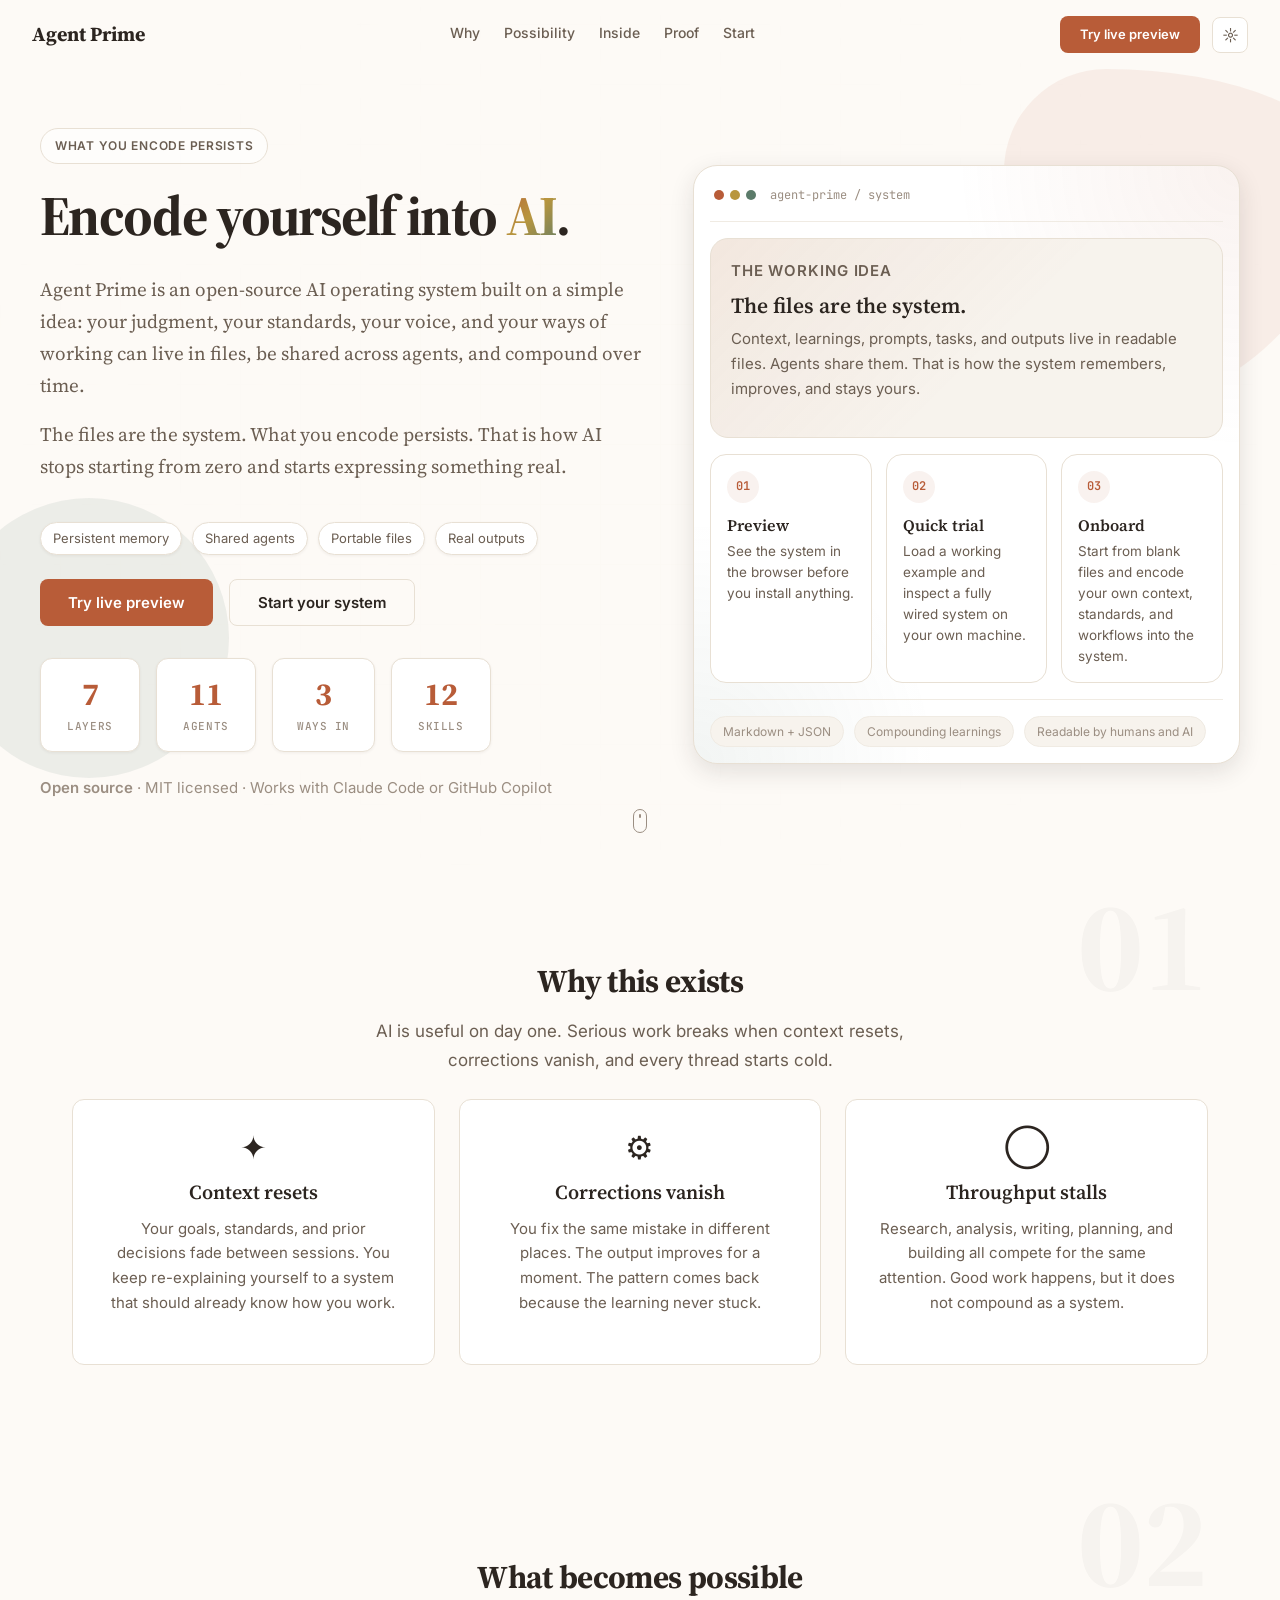
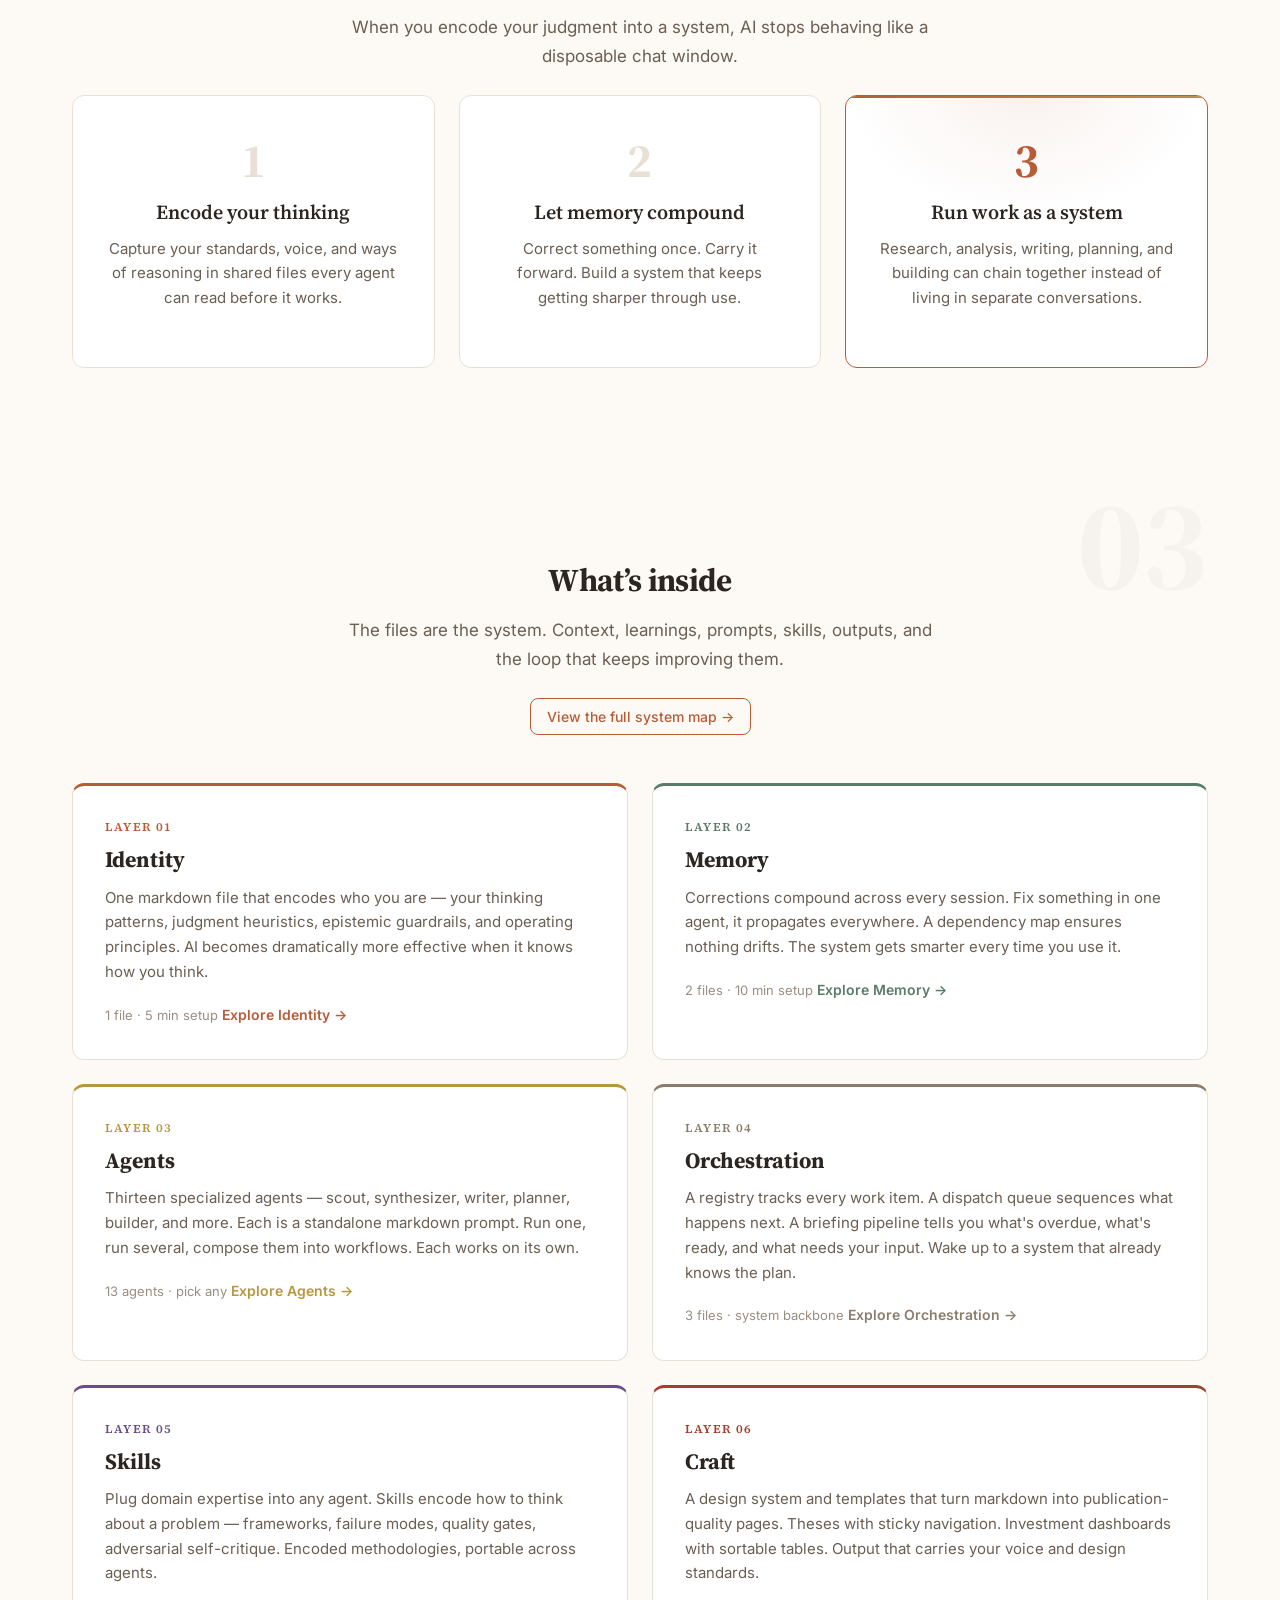
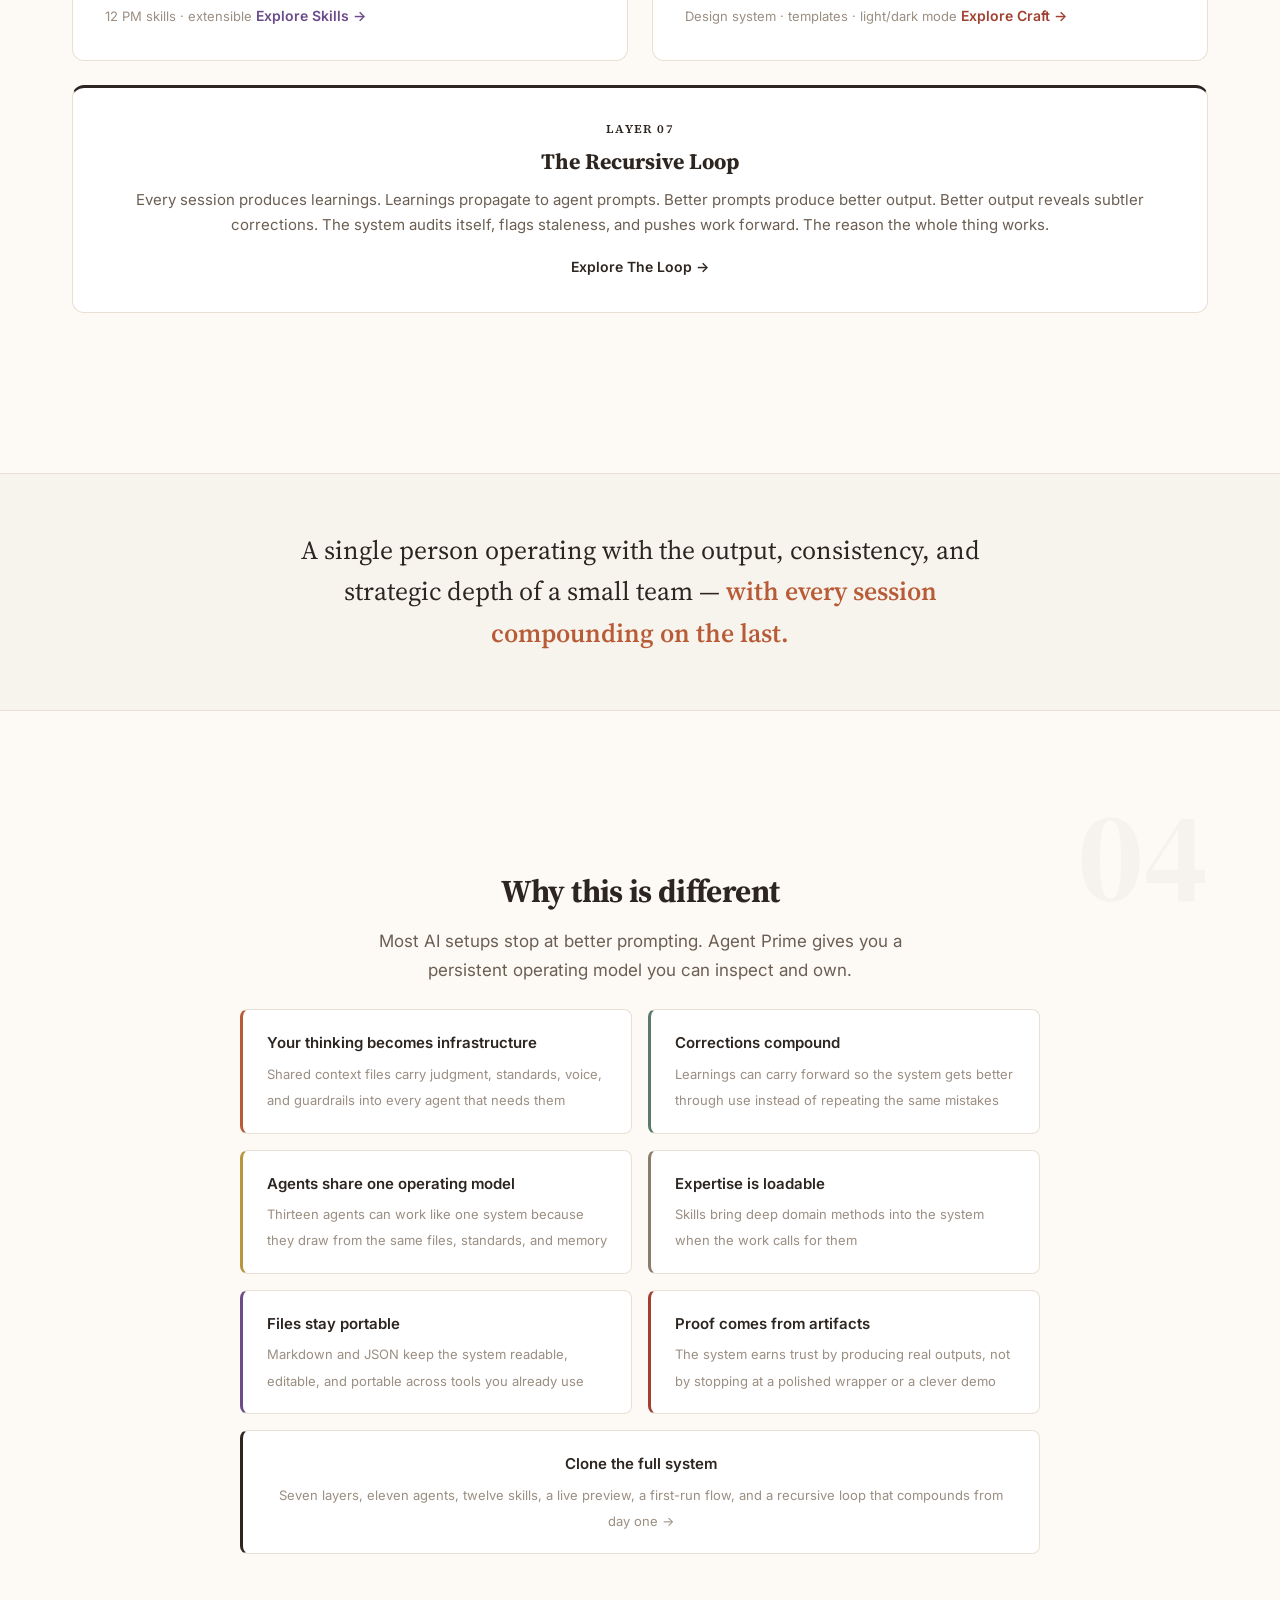
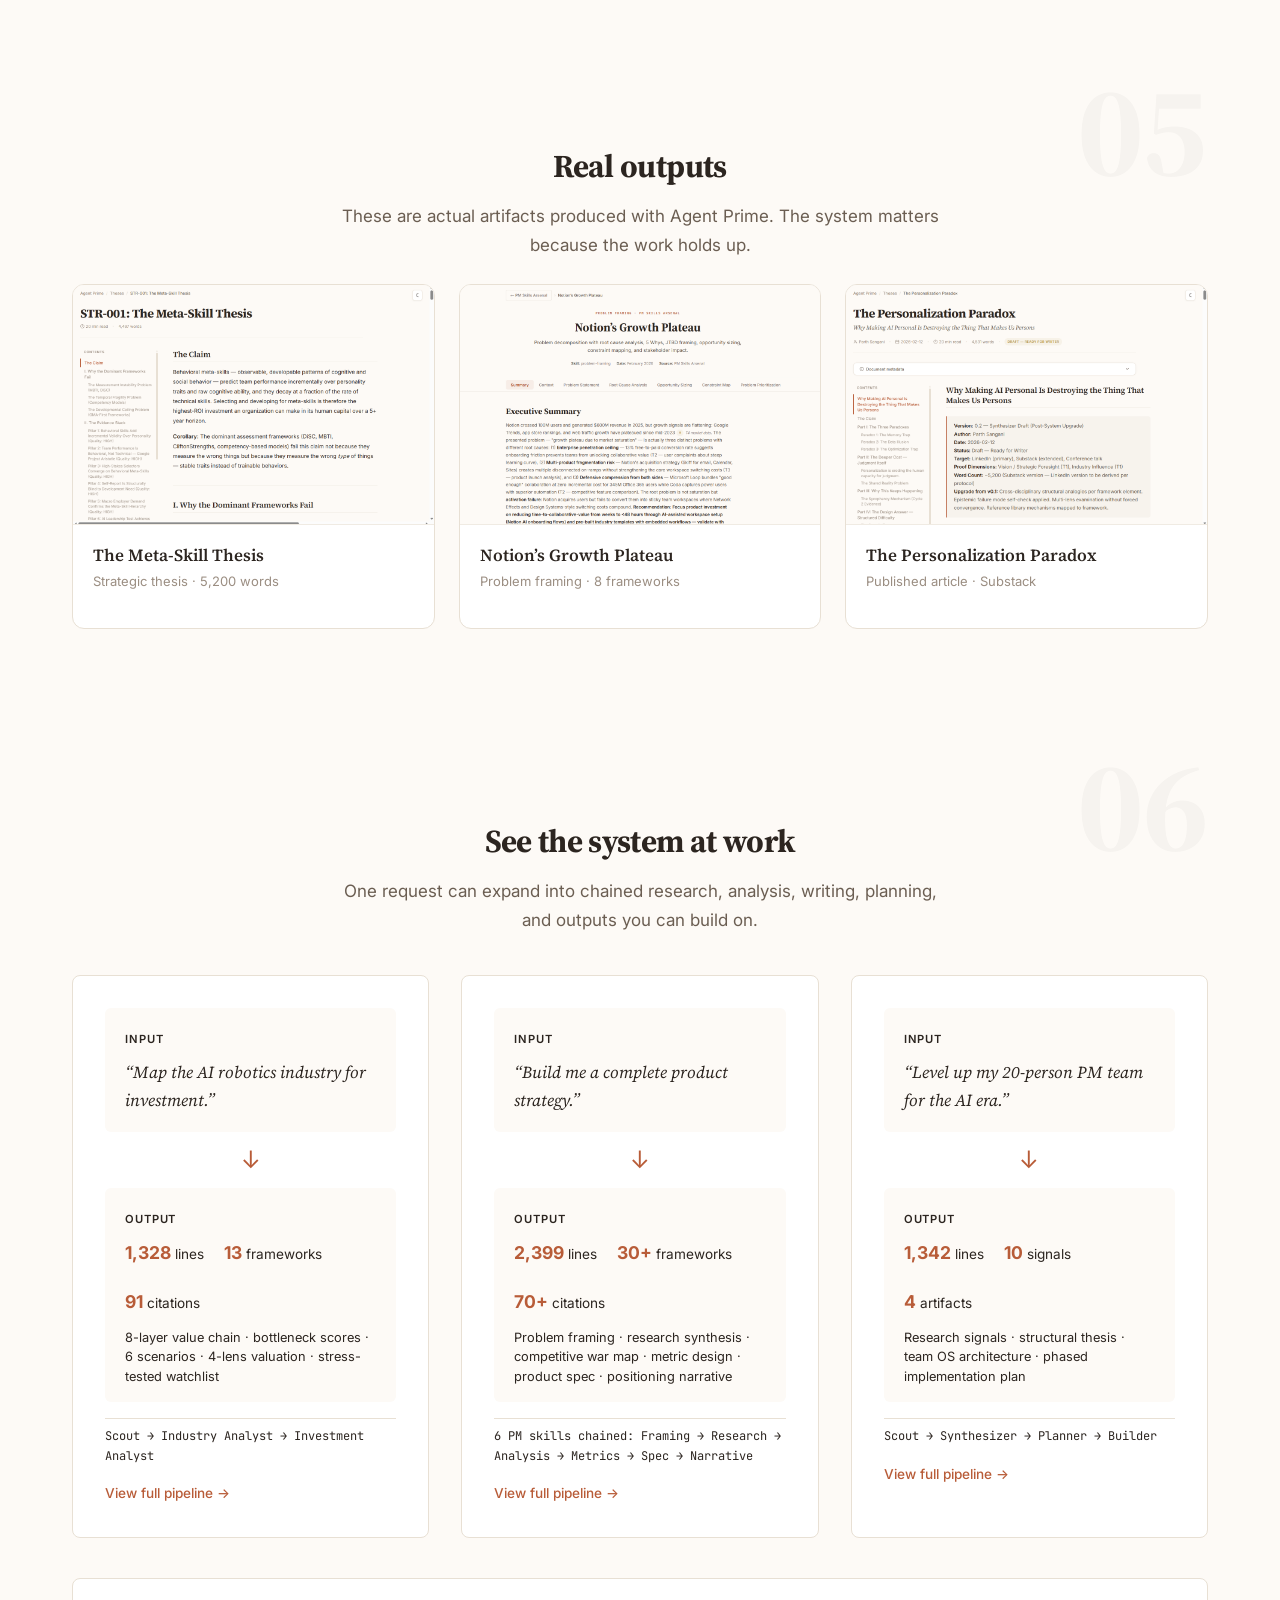
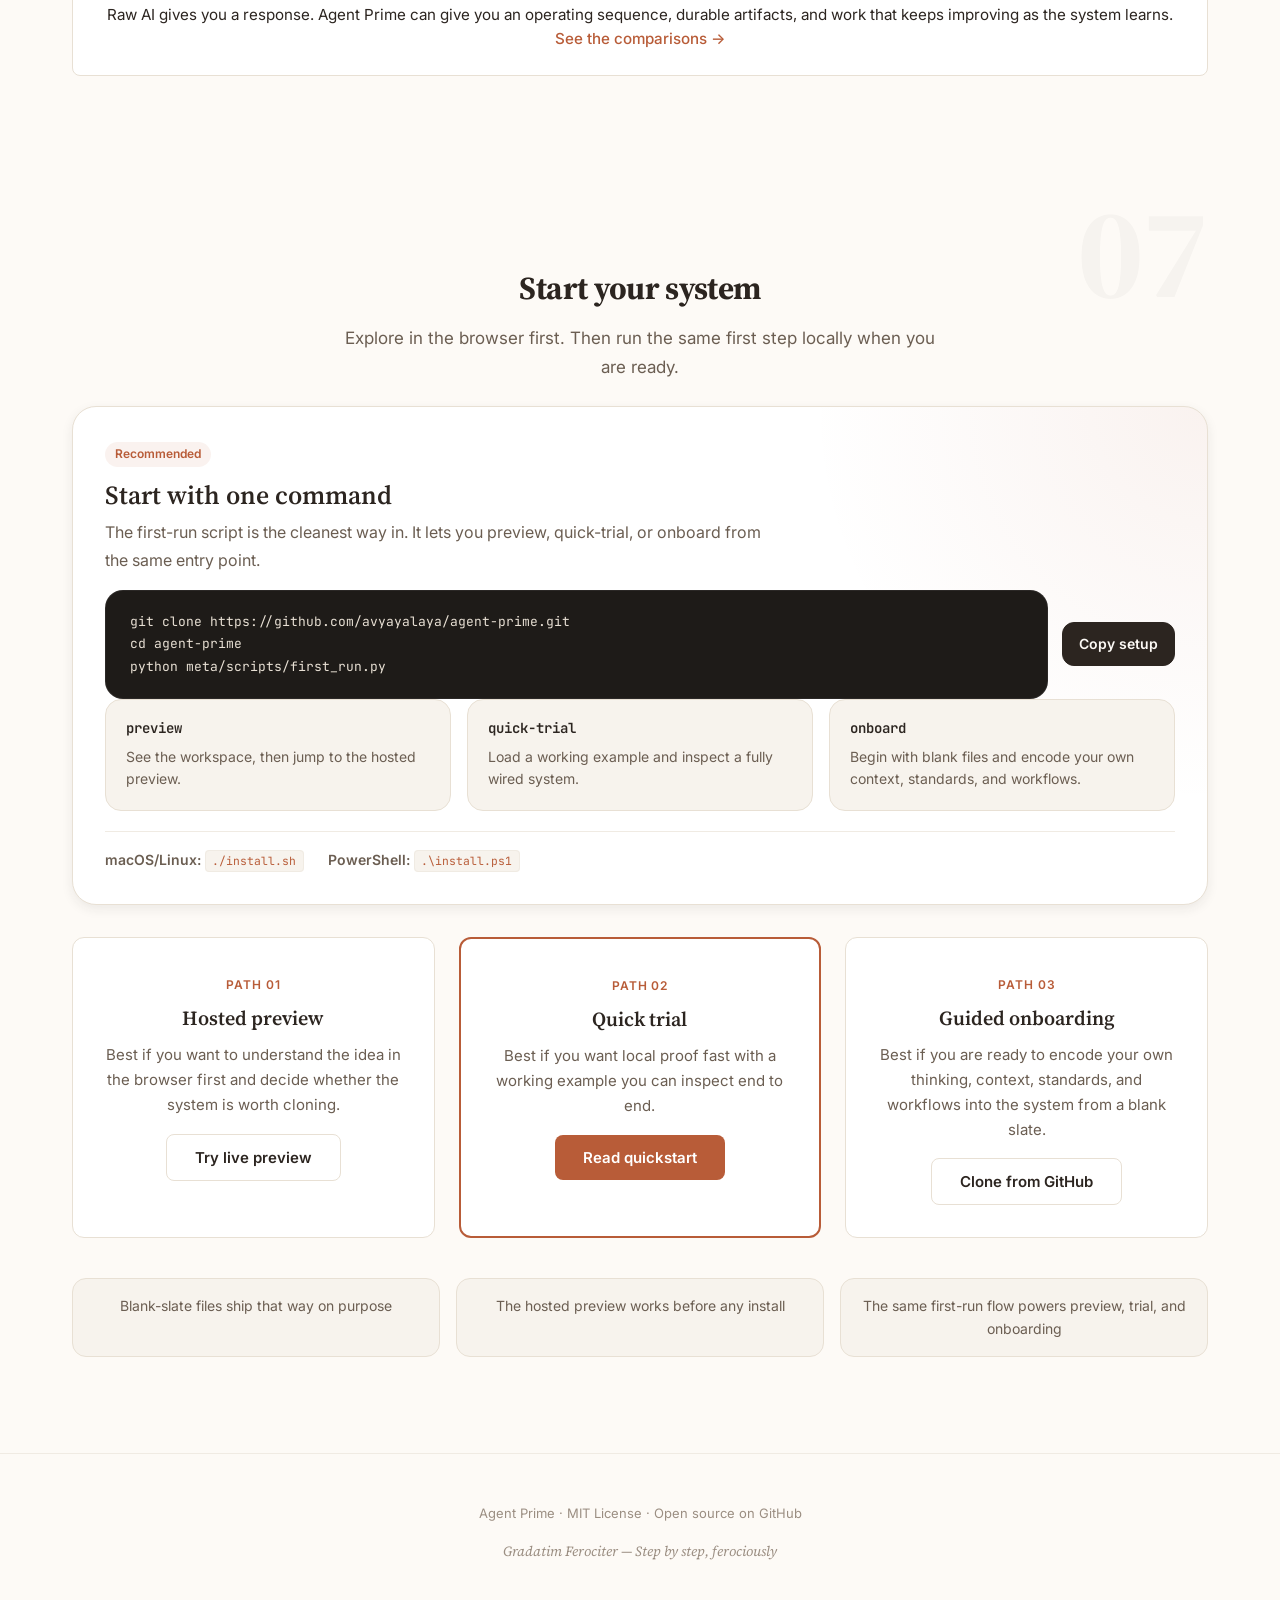
==== commit aa3c6e64: "Sync site agent counts to 13; add Judge + Emissary cards - index.html: layer-03 description + agent-" ====
--- a/index.html
+++ b/index.html
@@ -275,8 +275,8 @@
         <div class="layer-card reveal" data-layer="agents">
           <span class="layer-card__number">Layer 03</span>
           <h3 class="layer-card__title">Agents</h3>
-          <p class="layer-card__description">Eleven specialized agents — scout, synthesizer, writer, planner, builder, and more. Each is a standalone markdown prompt. Run one, run several, compose them into workflows. Each works on its own.</p>
-          <span class="layer-card__meta">11 agents &middot; pick any</span>
+          <p class="layer-card__description">Thirteen specialized agents — scout, synthesizer, writer, planner, builder, and more. Each is a standalone markdown prompt. Run one, run several, compose them into workflows. Each works on its own.</p>
+          <span class="layer-card__meta">13 agents &middot; pick any</span>
           <a href="agents.html" class="layer-card__link">Explore Agents &rarr;</a>
         </div>
 
@@ -339,7 +339,7 @@
 
         <a href="#pipelines" class="decision-card reveal" data-layer="agents">
           <p class="decision-card__problem">Agents share one operating model</p>
-          <span class="decision-card__solution">Eleven agents can work like one system because they draw from the same files, standards, and memory</span>
+          <span class="decision-card__solution">Thirteen agents can work like one system because they draw from the same files, standards, and memory</span>
         </a>
 
         <a href="#get-started" class="decision-card reveal" data-layer="orchestration">
